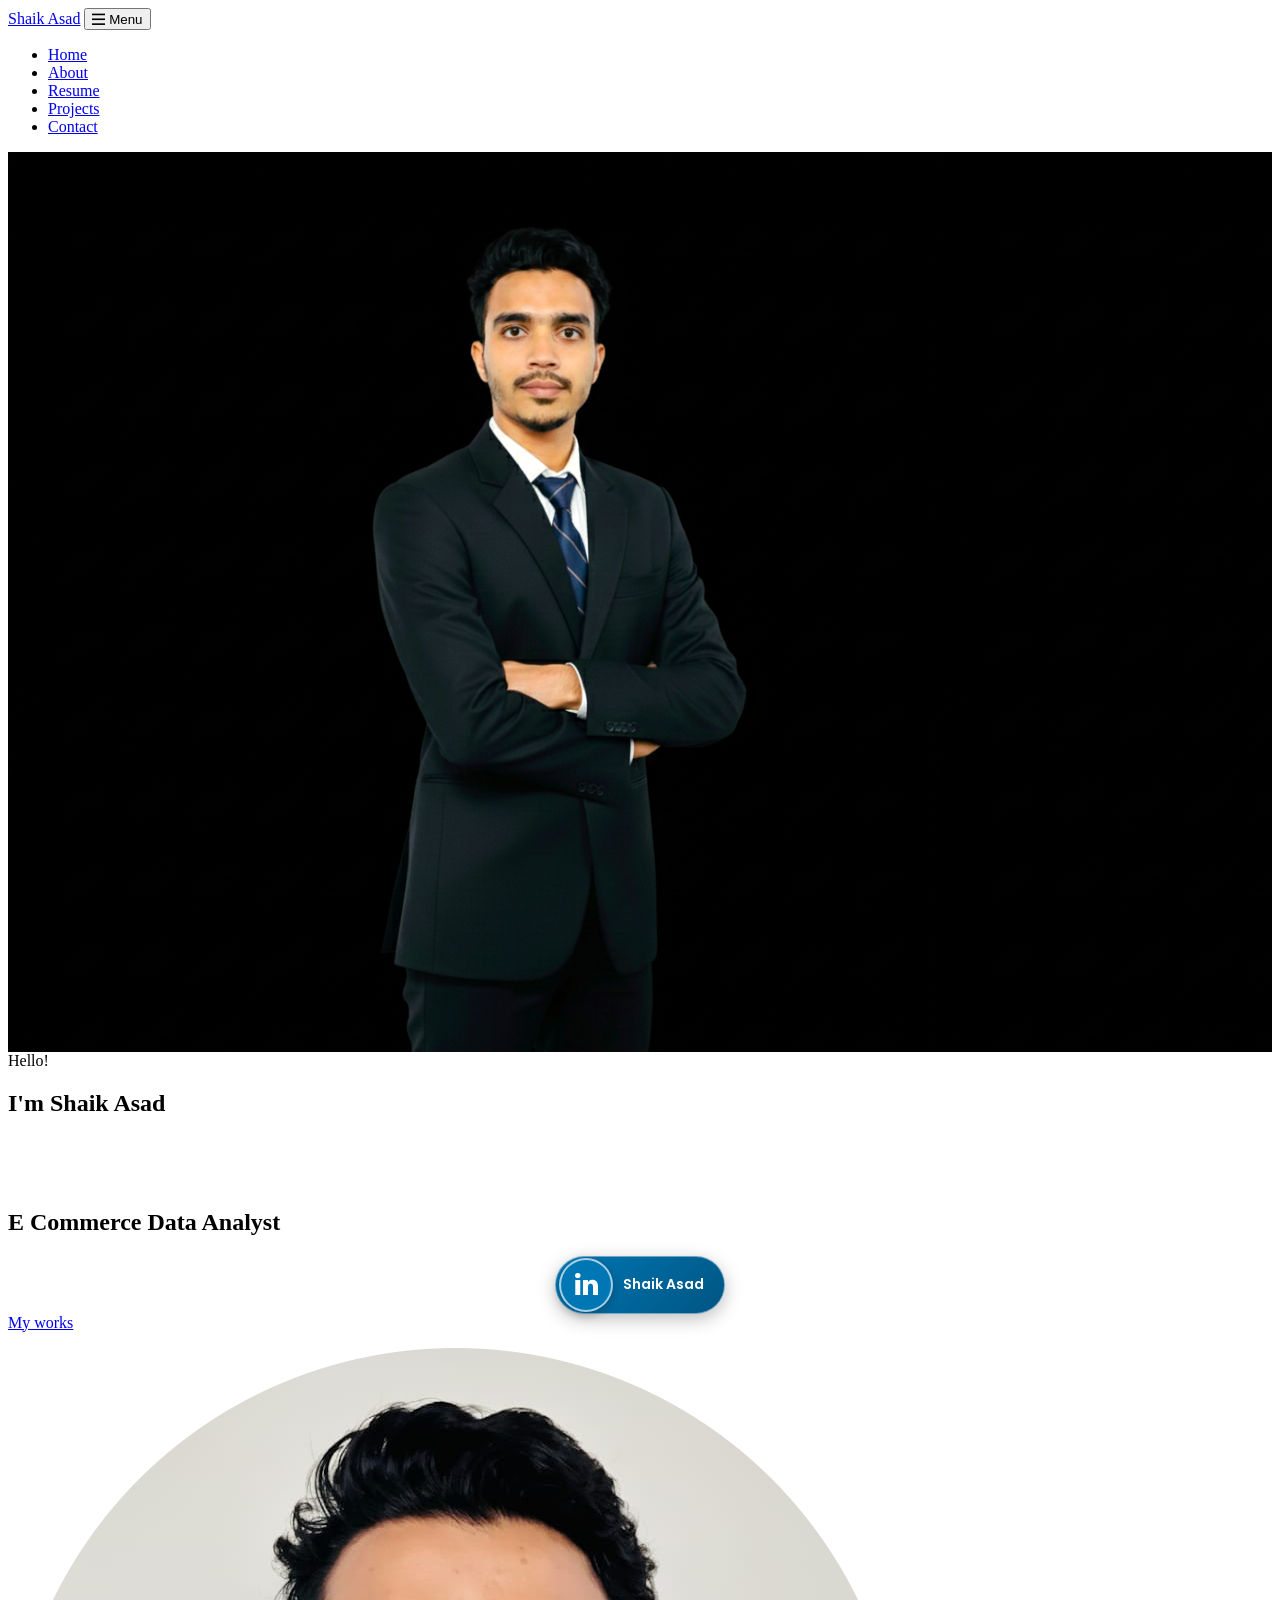
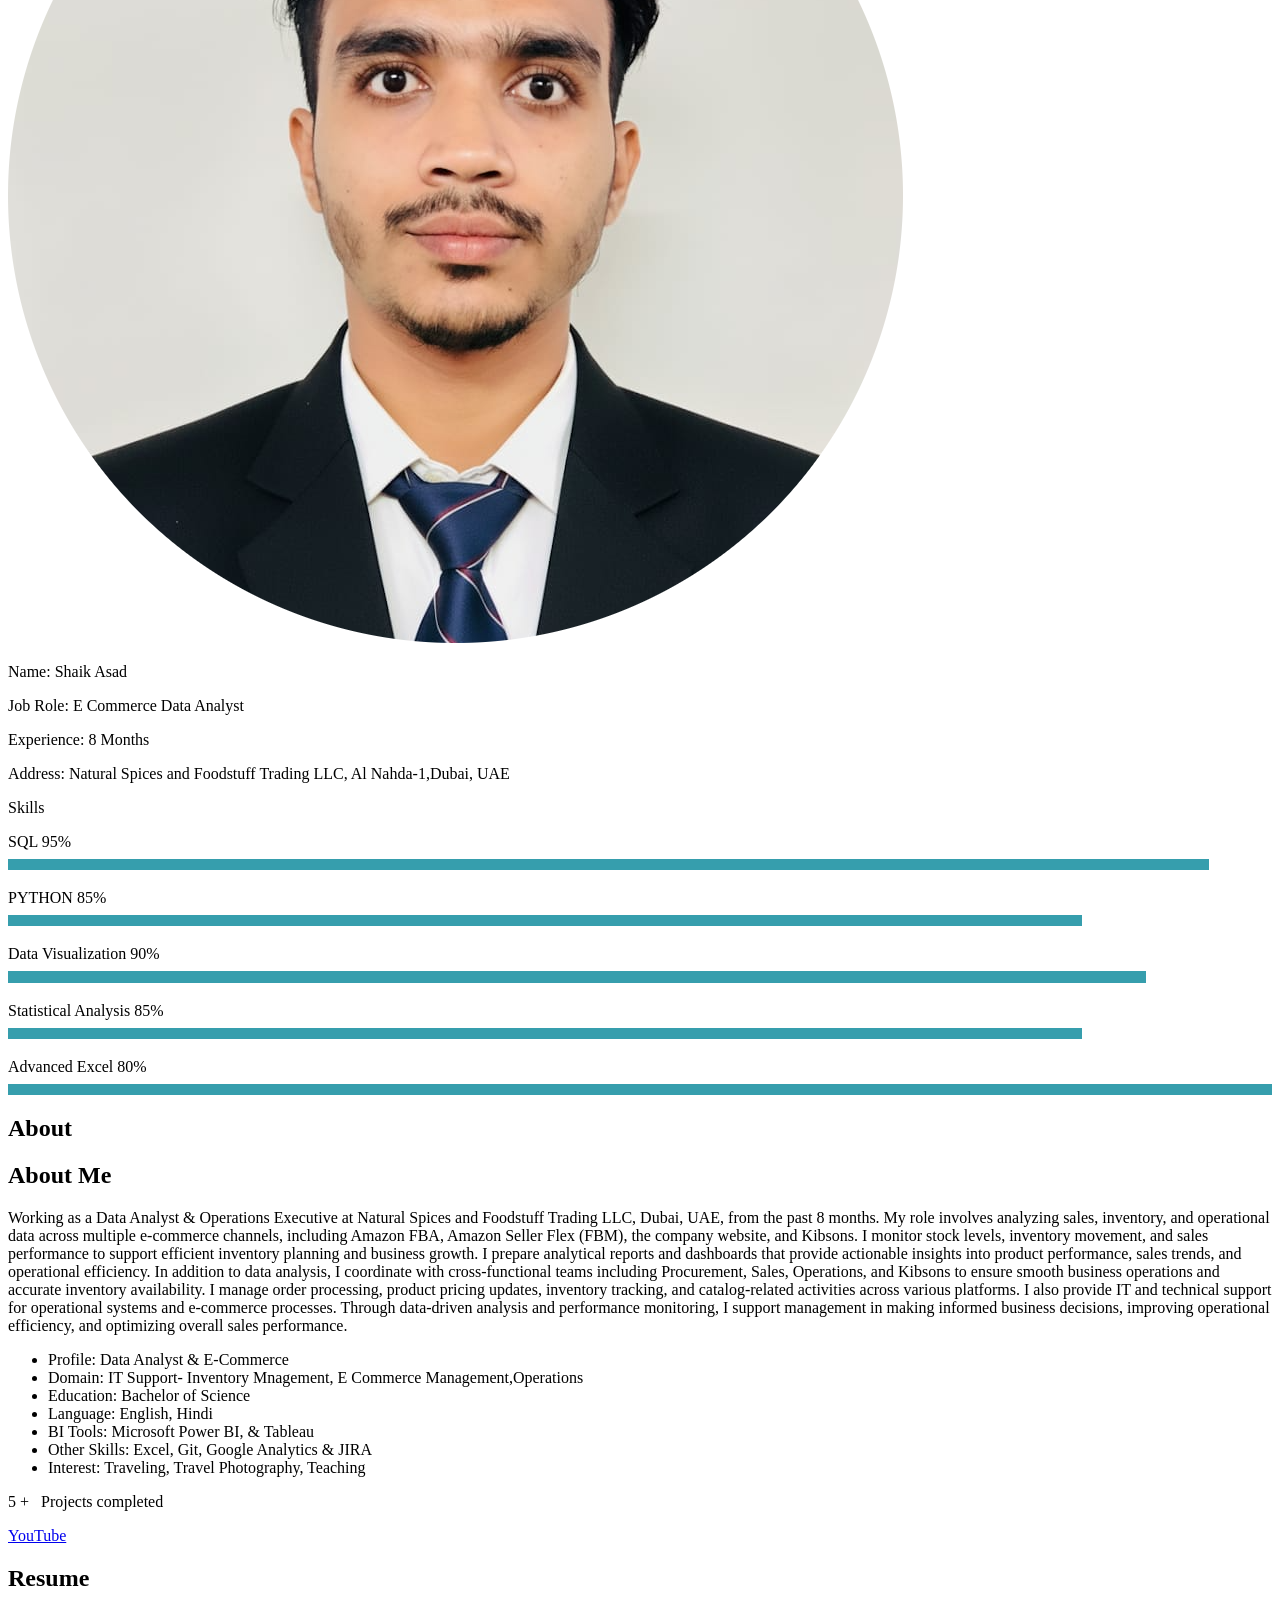
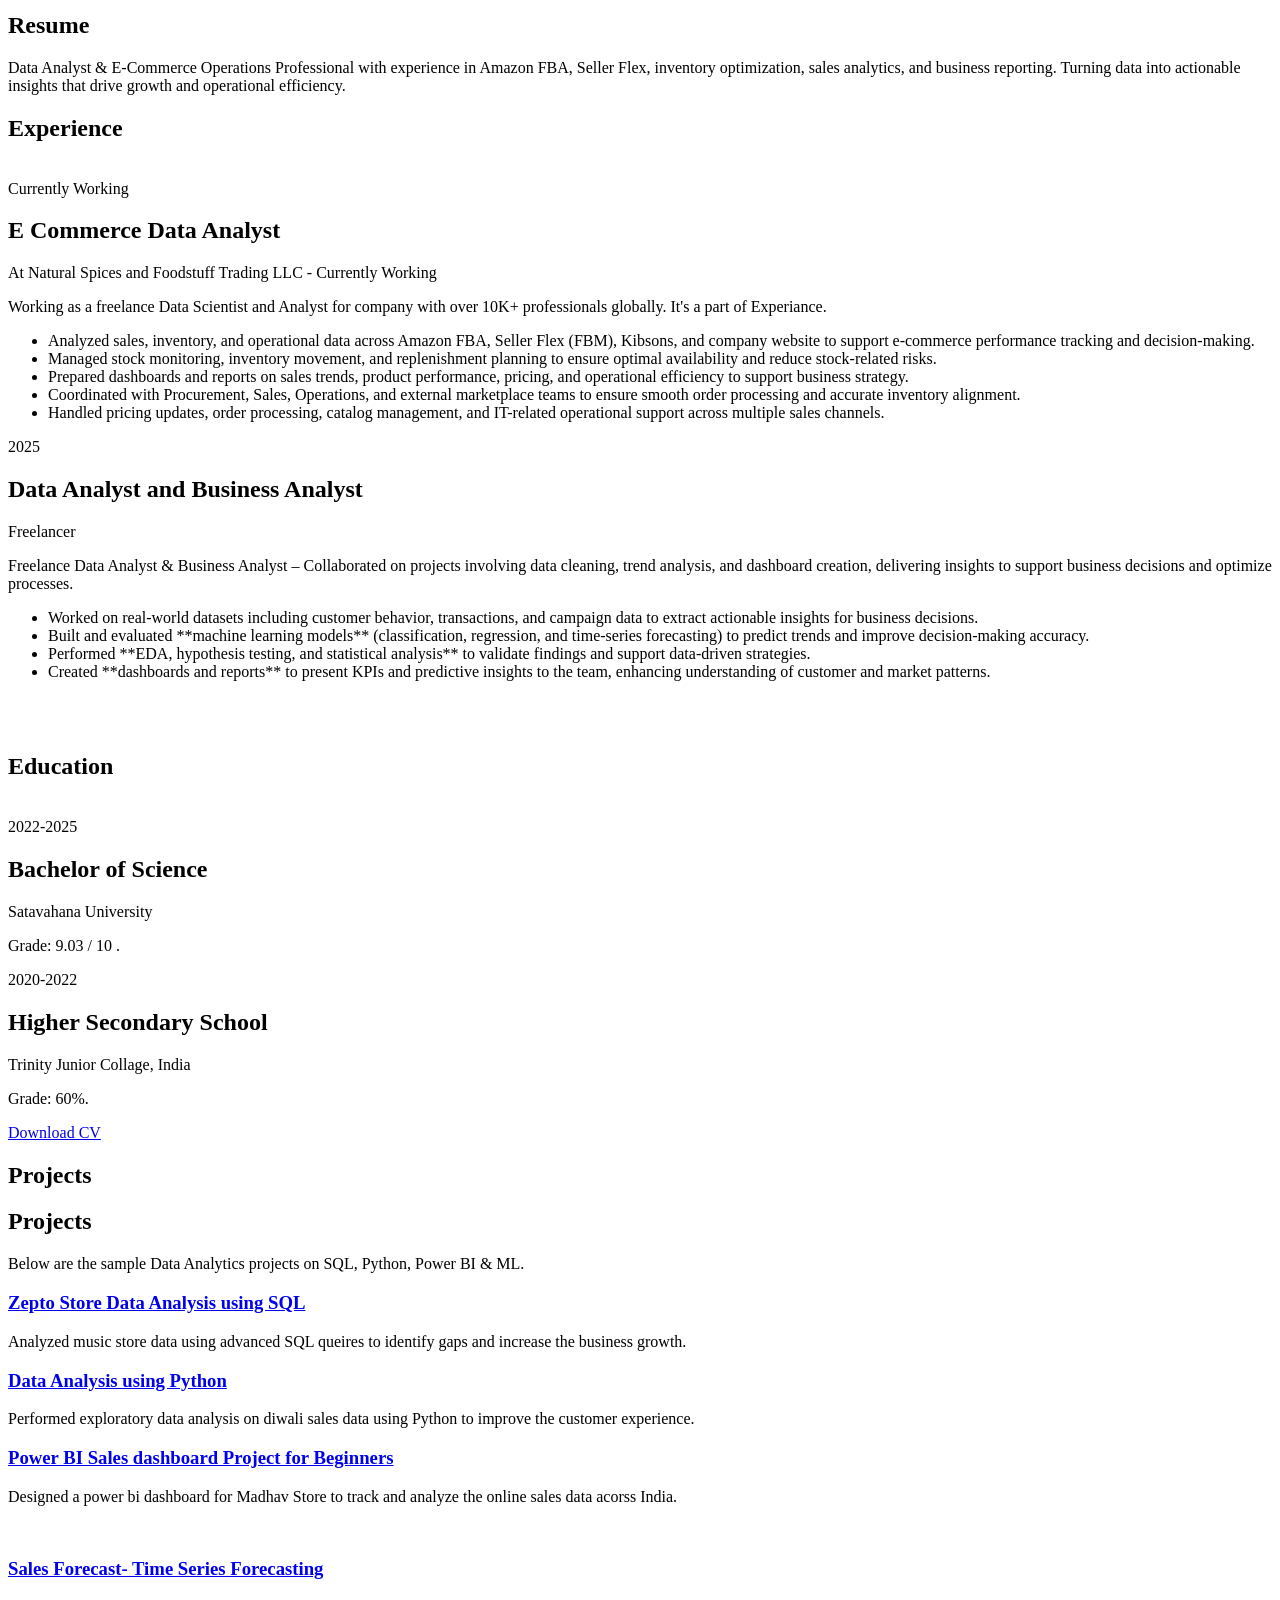
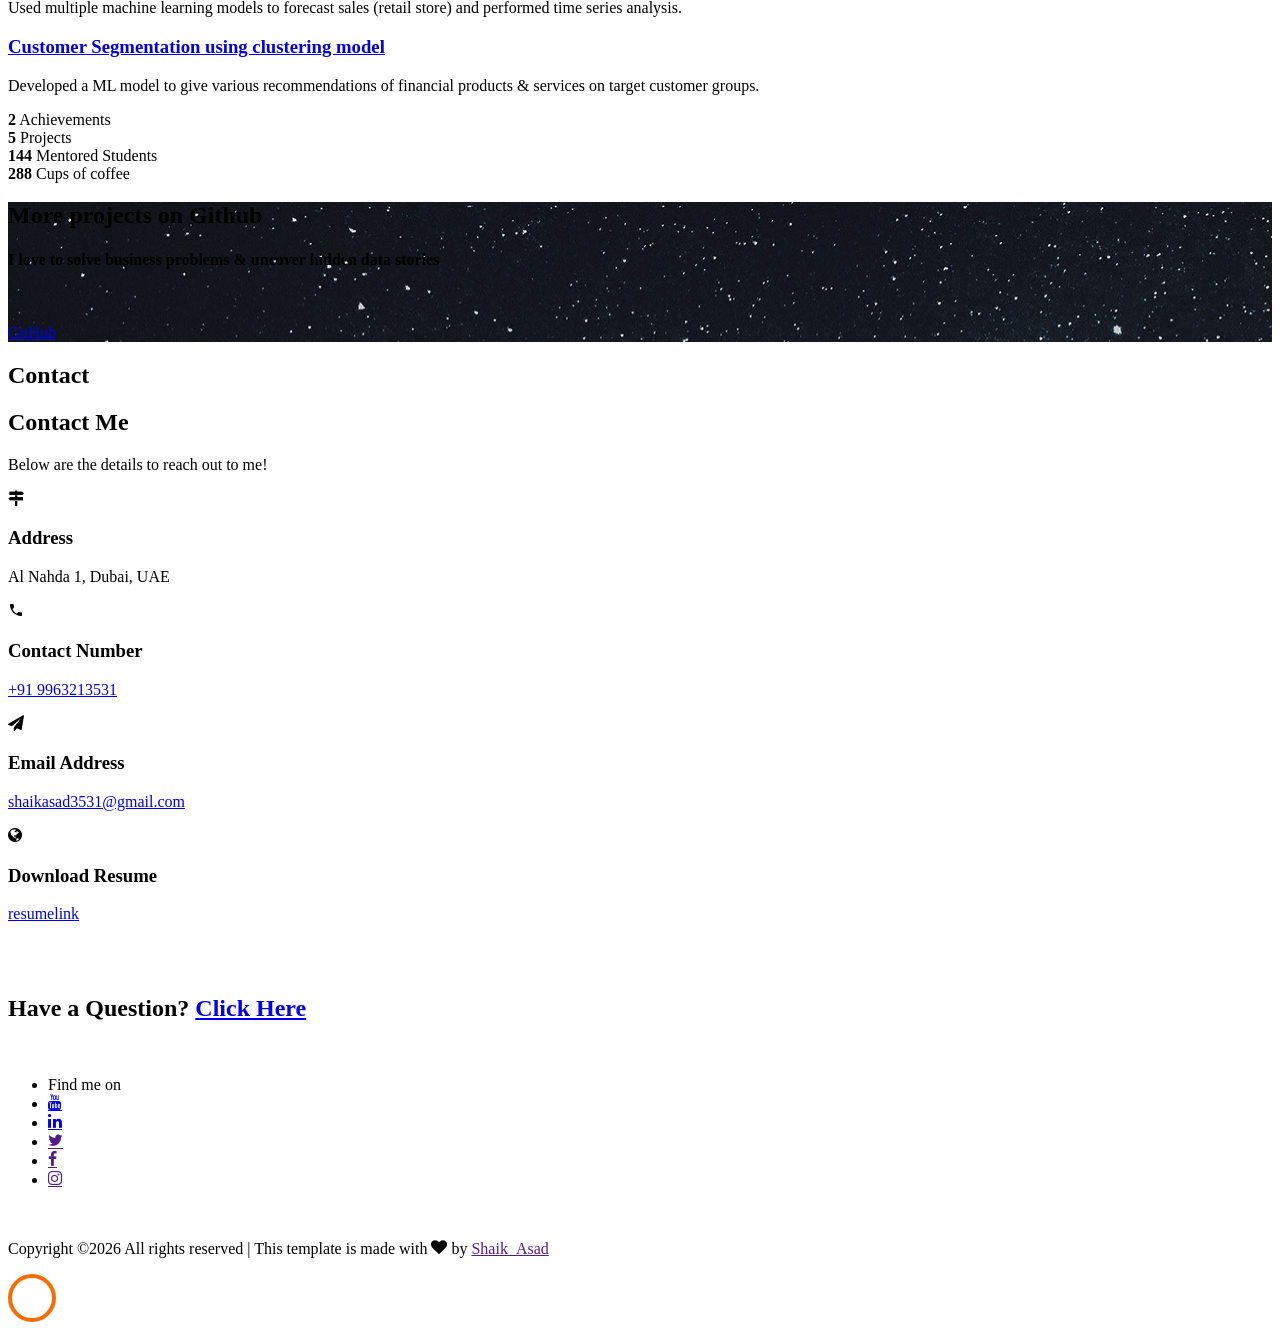
==== index.html @ 272044c0 "Update index.html" ====
<!DOCTYPE html>
<html lang="en">
<head>
    <meta charset="utf-8"> 
    <meta name="viewport" content="width=device-width, initial-scale=1, shrink-to-fit=no">
    <title>Shaik Asad Portfolio Web</title>
	<script type="application/ld+json">
{
  "@context": "https://schema.org",
  "@type": "Person",
  "name": "Shaik Asad",
  "jobTitle": "Data Analyst & E-commerce Operations Specialist",
  "url": "https://shaikasad22.github.io/shaikasad.github.io/",
  "sameAs": [
    "https://www.linkedin.com/in/shaik-asad-82999a227/",
    "https://github.com/shaikasad22",
    "https://www.kaggle.com/ashuasad786"
  ],
  "knowsAbout": [
    "Data Analysis",
    "E-commerce Operations",
    "Power BI",
    "Amazon FBA Analytics",
    "Web Development"
  ]
}
</script>

    <!-- SEO Meta Tags -->
    <meta name="description" content="Shaik Asad — Data Analyst, Machine Learning and SQL Enthusiast. Explore my projects in data science, fraud detection, and stock forecasting.">
    <meta name="keywords" content="Shaik Asad, Data Analyst, Data Scientist, Machine Learning, Python, SQL, Tableau, Power BI, Data Analytics Projects, UPI Fraud Detection, Stock Forecasting, Federated Learning, Portfolio">
    <meta name="author" content="Shaik Asad">
		<!-- SEO Keywords -->
<meta name="keywords" content="
Shaik Asad,
ShaikAsad,
Shaikasad,
Shaik Asaad,
ShaikAsaad,
Shaikh Asad,
ShaikhAsad,
ShaikhAsaad,
Shaikhasad,
Shaikhasaad,
Sheik Asad,
SheikAsad,
Sheikasad,
Sheik Asaad,
SheikAsaad,
Sheikhasad,
Sheikhasaad,
Sheikh Asad,
SheikhAsad,
Sheikh Asaad,
SheikhAsaad,
Asad Shaik,
AsadShaik,
Asad Shaikh,
AsadShaikh,
Asad Sheikh,
AsadSheikh,

Shaik Asad Data Analyst,
Shaik Asad Data Scientist,
Shaik Asad E-commerce Analyst,
Shaik Asad E-commerce Data Analyst,
Shaik Asad Ecommerce Analyst,
Shaik Asad Business Analyst,
Shaik Asad Operations Analyst,
Shaik Asad Data Analytics,
Shaik Asad E-commerce Analytics,
Shaik Asad Business Intelligence,
Shaik Asad Power BI,
Shaik Asad SQL,
Shaik Asad Python,
Shaik Asad Amazon,
Shaik Asad Noon,
Shaik Asad Dubai,
Shaik Asad UAE,
Amazon Seller Central,
Online Business,
Trendyol Seller Central,
Noon Seller Lab,
Amazon Specialist,
SEO Specialist,
Data Analyst,
Data Scientist,
E-commerce Data Analyst,
Ecommerce Data Analyst,
E-commerce Analyst,
Ecommerce Analyst,
Business Analyst,
Business Intelligence Analyst,
BI Analyst,
Operations Analyst,
Data Analytics,
E-commerce Analytics,
Ecommerce Analytics,
Marketplace Analytics,
Sales Analytics,
Inventory Analytics,
Pricing Analytics,
Business Analytics,
Data Visualization,
FBA,
FBM,
EASY SHIP,
DROPSHIPPING,
DROPSERVICE,
Amazon FBA,
SQL,
Python,
Power BI,
Tableau,
Advanced Excel,
Microsoft Excel,
Machine Learning,
Data Science,
Business Intelligence,
Dashboard Development,
KPI Dashboard,
Data Reporting,
Data Analysis,
Data Modeling,

E-commerce,
Ecommerce,
E-commerce Operations,
Ecommerce Operations,
E-commerce Management,
Ecommerce Management,
Marketplace Management,
Marketplace Operations,
Marketplace Analytics,
E-commerce Reporting,
E-commerce KPI,
E-commerce Performance,
E-commerce Sales Analysis,
E-commerce Inventory Analysis,
E-commerce Pricing Analysis,

Amazon,
Amazon Seller Central,
Amazon FBA,
Amazon FBM,
Amazon Seller Flex,
Amazon Vendor Central,
Amazon Analytics,
Amazon Seller Analytics,
Amazon Marketplace Analytics,
Amazon Sales Analytics,
Amazon Inventory Analytics,
Amazon Advertising Analytics,
Amazon Ads,
Amazon ACOS,
Amazon ROAS,
Amazon CTR,
Amazon Conversion Rate,
Amazon Buy Box,

Noon,
Noon UAE,
Noon Seller,
Noon Seller Lab,
Noon Analytics,
Noon Seller Analytics,
Noon Marketplace,
Noon Marketplace Analytics,
Noon Sales Analytics,
Noon Inventory Analytics,
Noon E-commerce,
Noon E-commerce Analytics,

Sales Analytics,
Revenue Analytics,
Profit Analytics,
Profit Margin,
Gross Margin,
AOV,
Average Order Value,
ROAS,
ACOS,
CTR,
Conversion Rate,
Inventory Turnover,
Sell Through Rate,
Stock Analysis,
Product Performance,
Campaign Performance,
Advertising Performance,
Customer Acquisition,
Customer Lifetime Value,
LTV,
CAC,

Data Analyst Dubai,
Data Analyst UAE,
E-commerce Analyst Dubai,
E-commerce Analyst UAE,
E-commerce Data Analyst Dubai,
E-commerce Data Analyst UAE,
Business Analyst Dubai,
Business Analyst UAE,
Data Analytics Dubai,
Data Analytics UAE,
E-commerce Analytics Dubai,
E-commerce Analytics UAE,
Power BI Data Analyst Dubai,
SQL Data Analyst Dubai,
Python Data Analyst Dubai,
E-commerce Manager Dubai,
E-commerce Manager UAE,

Shaik Asad Portfolio,
ShaikAsad Portfolio,
Shaik Asad Data Analytics Portfolio,
Shaik Asad E-commerce Portfolio,
Shaik Asad Projects,
Shaik Asad SQL Projects,
Shaik Asad Python Projects,
Shaik Asad Power BI Projects,
Shaik Asad Dashboard,
Shaik Asad Resume,
Shaik Asad LinkedIn
">

    <!-- Open Graph -->
    <meta property="og:title" content="Shaik Asad Portfolio">
    <meta property="og:description" content="Explore projects in Data Science, Machine Learning, SQL, and Federated Learning.">
    <meta property="og:url" content="https://shaikasad22.github.io/shaikasad.github.io/">
    <meta property="og:type" content="website">

    <!-- Twitter Card -->
    <meta name="twitter:card" content="summary_large_image">
    <meta name="twitter:title" content="Shaik Asad Portfolio">
    <meta name="twitter:description" content="Data Science & ML Portfolio showcasing real-world projects, dashboards, and models.">
	<!-- Schema.org markup -->
    <script type="application/ld+json">
    {
      "@context": "https://schema.org/",
      "@type": "Person",
      "name": "Shaik Asad",
      "url": "https://shaikasad22.github.io/shaikasad.github.io/",
      "sameAs": [
        "https://github.com/shaikasad22",
        "https://www.linkedin.com/in/shaik-asad-82999a227/"
      ],
      "jobTitle": "Data Analyst",
      "description": "Data Analyst and Machine Learning Enthusiast skilled in SQL, Python, and data visualization.",
      "alumniOf": "Satavahana University"
    }
    </script>
    <!-- Favicon -->
    <link rel="icon" type="image/png" href="assets/img/favicon.png">

    <!-- Google Fonts & CSS -->
    <link href="https://fonts.googleapis.com/css?family=Poppins:100,200,300,400,500,600,700,800,900" rel="stylesheet">
    <link rel="stylesheet" href="css/open-iconic-bootstrap.min.css">
    <link rel="stylesheet" href="css/animate.css">
    <link rel="stylesheet" href="css/owl.carousel.min.css">
    <link rel="stylesheet" href="css/owl.theme.default.min.css">
    <link rel="stylesheet" href="css/magnific-popup.css">
    <link rel="stylesheet" href="css/aos.css">
    <link rel="stylesheet" href="css/ionicons.min.css">
    <link rel="stylesheet" href="css/flaticon.css">
    <link rel="stylesheet" href="css/icomoon.css">
    <link rel="stylesheet" href="css/style.css">
<style>
/*======================================
//--//-->   ABOUT
======================================*/

.about-mf .box-shadow-full {
  padding-top: 4rem;
  padding-bottom: 4rem;
}

.about-mf .about-img {
  margin-bottom: 2rem;
}

.about-mf .about-img img {
  margin-left: 10px;
}


.skill-mf .progress {
  /* background-color: #cde1f8; */
  margin: .5rem 0 1.2rem 0;
  border-radius: 0;
  height: .7rem;
}

.skill-mf .progress .progress-bar {
  height: .7rem;
  background-color: #369EAD;/*#ffbd39;*/
}


/* Animation styles */
#typing-animation {
  position: relative;
  font-size: 30px;
  font-weight: bold;
  color: rgb(255, 255, 255);
  overflow: hidden;
  white-space: nowrap;
  animation: typing 3s steps(20, end) infinite;
}

#typing-animation:before {
  content: "";
  /* position: absolute; */
  top: 0;
  left: 0;
  width: 0;
  height: 100%;
  background-color: #369EAD;
  animation: typing-cursor 0.5s ease-in-out infinite;
}

@keyframes typing {
  from {
    width: 0;
  }
  to {
    width: 100%;
  }
}

@keyframes typing-cursor {
  from {
    width: 5px;
  }
  to {
    width: 0;
  }
}


/* project image zoom effect */

.zoom-effect {
  overflow: hidden;
  transition: transform 0.3s ease-out;
}

.zoom-effect:hover {
  transform: scale(1.1);
}


</style>


  </head>
  <body data-spy="scroll" data-target=".site-navbar-target" data-offset="300">
	  
	  
    <nav class="navbar navbar-expand-lg navbar-dark ftco_navbar ftco-navbar-light site-navbar-target" id="ftco-navbar">
	    <div class="container">
	      <a class="navbar-brand" href="index.html">Shaik Asad</a>
	      <button class="navbar-toggler js-fh5co-nav-toggle fh5co-nav-toggle" type="button" data-toggle="collapse" data-target="#ftco-nav" aria-controls="ftco-nav" aria-expanded="false" aria-label="Toggle navigation">
	        <span class="oi oi-menu"></span> Menu
	      </button>

	      <div class="collapse navbar-collapse" id="ftco-nav">
	        <ul class="navbar-nav nav ml-auto">
	          <li class="nav-item"><a href="#home-section" class="nav-link"><span>Home</span></a></li>
	          <li class="nav-item"><a href="#about-section" class="nav-link"><span>About</span></a></li>
	          <li class="nav-item"><a href="#resume-section" class="nav-link"><span>Resume</span></a></li>
	          <li class="nav-item"><a href="#project-section" class="nav-link"><span>Projects</span></a></li>
	          <li class="nav-item"><a href="#contact-section" class="nav-link"><span>Contact</span></a></li>
	        </ul>
	      </div>
	    </div>
	  </nav>
	  <section id="home-section" class="hero">
		  <div class="home-slider  owl-carousel">
	       <div class="slider-item ">
	      	<div class="overlay"></div>
	         <div class="container">
	          <div class="row d-md-flex no-gutters slider-text align-items-end justify-content-end" data-scrollax-parent="true">
	          	<div class="one-third js-fullheight order-md-last img" style="background-image:url(images/Professional_image.png);">
	          	 <div class="overlay"></div>
	          	</div>
		          <div class="one-forth d-flex  align-items-center ftco-animate" data-scrollax=" properties: { translateY: '70%' }">
		          	<div class="text">
		          		<span class="subheading">Hello!</span>
			            <h1 class="mb-4 mt-3">I'm <span>Shaik Asad </span></h1>

						<!-- Element to contain animated typing -->
						<span id="typing-animation"></span>

						<script>

						// Initialize the typing animation
						const typingAnimationElement = document.getElementById('typing-animation');

						// Create an array of typing text
						const typingTexts = [
						'Data Analyst ',
						'Business Analyst ',
						'PowerBI Developer  ',
						'Tableau Developer  ',
						'Reporting Analyst',
						'E Commerce Analyst',
						];

						// Create a function to display the typing animation for a given text
						function playTypingAnimation(text) {
						// Loop through each character and add it to the element
						for (let i = 0; i < text.length; i++) {
							setTimeout(() => {
							typingAnimationElement.textContent += text[i];
							}, i * 200); // Increase the delay to slow down the typing animation
						}

						// Once the animation is complete, reset the text and start over
						setTimeout(() => {
							typingAnimationElement.textContent = '';
							playTypingAnimation(typingTexts[(typingTexts.indexOf(text) + 1) % typingTexts.length]);
						}, text.length * 200);
						}

						// Start the typing animation loop
						playTypingAnimation(typingTexts[0]);

						</script>

						<br>
						<br>
			            <h2>E Commerce Data Analyst</h2>
						<!-- <h2 class="d-flex" style="margin-bottom: 0">With over 5 years of experience</h2> -->
						<!-- <br> -->
			           <li class="ftco-animate" style="list-style:none;">
<li class="ftco-animate" style="list-style:none;">

   <!-- Buttons Container -->
<div style="
    display:flex;
    flex-direction:column;
    align-items:center;
    justify-content:center;
    gap:12px;
    width:100%;
    margin-top:10px;
">

    <!-- LinkedIn Button -->
    <a href="https://www.linkedin.com/in/shaik-asad-82999a227/"
       target="_blank"
       rel="noopener noreferrer"
       aria-label="Shaik Asad LinkedIn Profile"
       style="
           width:170px;
           height:58px;
           display:flex;
           align-items:center;
           padding:3px;
           box-sizing:border-box;
           border-radius:35px;

           background:linear-gradient(
               135deg,
               #0077B5,
               #005582,
               #0077B5
           );
           background-size:200% 200%;

           border:1px solid rgba(255,255,255,0.45);

           box-shadow:0 5px 18px rgba(0,0,0,0.25);

           text-decoration:none !important;

           animation:linkedinGradient 4s ease infinite;

           transition:all 0.3s ease;
       "

       onmouseover="
           this.style.transform='translateY(-3px)';
           this.style.boxShadow='0 8px 25px rgba(0,119,181,0.45)';
       "

       onmouseout="
           this.style.transform='translateY(0)';
           this.style.boxShadow='0 5px 18px rgba(0,0,0,0.25)';
       ">

        <!-- LinkedIn Circle -->
        <span style="
            width:50px;
            height:50px;
            min-width:50px;

            display:flex;
            align-items:center;
            justify-content:center;

            border-radius:50%;

            background:#0077B5;

            border:2px solid rgba(255,255,255,0.65);

            box-shadow:0 3px 10px rgba(0,0,0,0.25);

            animation:linkedinPulse 2.5s ease-in-out infinite;
        ">

            <span class="icon-linkedin"
                  style="
                      font-size:27px;
                      color:#fff;
                      line-height:1;
                  ">
            </span>

        </span>

        <!-- Name -->
        <span style="
            margin-left:10px;
            color:#fff;
            font-family:Poppins,sans-serif;
            font-size:14px;
            font-weight:600;
            white-space:nowrap;
        ">
            Shaik Asad
        </span>

    </a>


   

<!-- LinkedIn Animations -->
<style>

@keyframes linkedinGradient {

    0% {
        background-position:0% 50%;
    }

    50% {
        background-position:100% 50%;
    }

    100% {
        background-position:0% 50%;
    }

}

@keyframes linkedinPulse {

    0%, 100% {
        transform:scale(1);
    }

    50% {
        transform:scale(1.05);
    }

}

</style></li>
						   <a href="https://github.com/shaikasad22" class="btn btn-white btn-outline-white py-3 px-4">My works</a></p>
		            </div>
		          </div>
	        	</div>
	        </div>
	      </div>
		</div>
    </section>



    <section class="ftco-about img ftco-section ftco-no-pb" id="about-section">
    	<div class="container">
			<div class="row">
				<div class="row d-flex align-items-stretch">
				<!-- <div class="row d-flex"> -->
					<div class="col-md-6 col-lg-5 d-flex">
						<div class="img-about img d-flex align-items-stretch">
							<div class="overlay">
								<div class="row">
									<div class="col-sm-6 col-md-5">
									  <div class="about-img">
										<img src="images/about-me.png.jpeg" class="img-fluid rounded b-shadow-a" alt="">
									  </div>
									</div>
									<!-- Details next to profile image -->
									<div class="col-sm-6 col-md-7">
									  <div class="about-info">
										<p><span class="title-s">Name: </span> <span>Shaik Asad</span></p>
										<p><span class="title-s">Job Role: </span> <span>E Commerce Data Analyst </span></p>
										<p><span class="title-s">Experience: </span> <span>8 Months</span></p>
										<p><span class="title-s">Address: </span> <span>Natural Spices and Foodstuff Trading LLC, Al Nahda-1,Dubai, UAE</p>
									  </div>
									</div>
								  </div>

								<div class="skill-mf">
									<p class="title-s">Skills</p>
									<span>SQL</span> <span class="pull-right">95%</span>
									<div class="progress">
										<div class="progress-bar" role="progressbar" style="width: 95%;" aria-valuenow="100" aria-valuemin="0"
											aria-valuemax="100"></div>
									</div>
									
									<span>PYTHON</span> <span class="pull-right">85%</span>
									<div class="progress">
										<div class="progress-bar" role="progressbar" style="width: 85%" aria-valuenow="85" aria-valuemin="0"
											aria-valuemax="100"></div>
									</div>
									
									<span>Data Visualization</span> <span class="pull-right">90%</span>
									<div class="progress">
										<div class="progress-bar" role="progressbar" style="width: 90%" aria-valuenow="90" aria-valuemin="0"
											aria-valuemax="100"></div>
									</div>
									
									<span>Statistical Analysis</span> <span class="pull-right">85%</span>
									<div class="progress">
										<div class="progress-bar" role="progressbar" style="width: 85%" aria-valuenow="85" aria-valuemin="0"
											aria-valuemax="100"></div>
									</div>
									
									<span>Advanced Excel </span> <span class="pull-right">80%</span>
									<div class="progress">
										<div class="progress-bar" role="progressbar" style="width: 100%" aria-valuenow="100" aria-valuemin="0"
											aria-valuemax="100"></div>
									</div>
								</div>
							</div>
						</div>
					</div>
					
					<div class="col-md-6 col-lg-7 pl-lg-5 pb-5">
						<div class="row justify-content-start pb-3">
							<div class="col-md-12 heading-section ftco-animate">
								
								<h1 class="big">About</h1>
								<h2 class="mb-4">About Me</h2>
								
								<p> Working as a Data Analyst & Operations Executive at Natural Spices and Foodstuff Trading LLC, Dubai, UAE, from the past 8 months.
									My role involves analyzing sales, inventory, and operational data across multiple e-commerce channels, including Amazon FBA, 
									Amazon Seller Flex (FBM), the company website, and Kibsons. I monitor stock levels, inventory movement, and sales performance
									to support efficient inventory planning and business growth. I prepare analytical reports and dashboards that provide actionable 
									insights into product performance, sales trends, and operational efficiency.
									In addition to data analysis, I coordinate with cross-functional teams including Procurement, Sales, Operations, and Kibsons 
									to ensure smooth business operations and accurate inventory availability. I manage order processing, product pricing updates, 
									inventory tracking, and catalog-related activities across various platforms. 
									I also provide IT and technical support for operational systems and e-commerce processes. 
									Through data-driven analysis and performance monitoring, 
									I support management in making informed business decisions, improving operational efficiency, 
									and optimizing overall sales performance.
</p>
								<ul class="about-info mt-4 px-md-0 px-2">
									<li class="d-flex"><span>Profile:</span> <span>Data Analyst &amp; E-Commerce</span></li>
									<li class="d-flex"><span>Domain:</span> <span>IT Support- Inventory Mnagement, E Commerce Management,Operations</span></li>
									<li class="d-flex"><span>Education:</span> <span>Bachelor of Science</span></li>
									<li class="d-flex"><span>Language:</span> <span>English, Hindi</span></li>
									<li class="d-flex"><span>BI Tools:</span> <span>Microsoft Power BI, &amp; Tableau</span></li>
									<li class="d-flex"><span>Other Skills:</span> <span> Excel, Git,  Google Analytics &amp; JIRA</span></li>
									<li class="d-flex"><span>Interest:</span> <span>Traveling, Travel Photography, Teaching</span></li>
									
								</ul>
							</div>
						</div>


						<div class="counter-wrap ftco-animate d-flex mt-md-3">
							<div class="text">
								<p class="mb-4">
									<span class="number" data-number="20">0</span> <span>+</span>
									<span>&nbsp; Projects completed</span>
								</p>
								<p><a href="https://www.youtube.com/channel/UCHIHQWpX7IoBFLGgeTdgi-g" class="btn btn-primary py-3 px-4">YouTube</a> 
							</div>
						</div>
					</div>
				</div>
			</div>
		</div>
    </section>



	
    <section class="ftco-section ftco-no-pb" id="resume-section">
    	<div class="container">
    		<div class="row justify-content-center pb-5">
          <div class="col-md-10 heading-section text-center ftco-animate">
          	<h1 class="big big-2">Resume</h1>
            <h2 class="mb-4">Resume</h2>
            <p>Data Analyst & E-Commerce Operations Professional with experience in Amazon FBA, Seller Flex, inventory optimization, sales analytics, and business reporting. Turning data into actionable insights that drive growth and operational efficiency.</p>
          </div>
        </div>

		<div class="row">
			<h1 class="big-4">Experience</h1>
			<div class="underline"></div>
		</div>
		<br>
		
		<div class="row">
				<div class="col-md-6">
					<div class="resume-wrap ftco-animate">
						<span class="date">Currently Working</span>
						<h2>E Commerce Data Analyst </h2>
						<span class="position"> At Natural Spices and Foodstuff Trading LLC	- Currently Working</span>
						<p class="mt-4">Working as a freelance Data Scientist and Analyst for company with over 10K+ professionals globally. It's a part of Experiance. 
							<ul>
								 <li>Analyzed sales, inventory, and operational data across Amazon FBA, Seller Flex (FBM), Kibsons, and company website to support e-commerce performance tracking and decision-making.</li>
								 <li>Managed stock monitoring, inventory movement, and replenishment planning to ensure optimal availability and reduce stock-related risks.</li>
								<li>Prepared dashboards and reports on sales trends, product performance, pricing, and operational efficiency to support business strategy.</li>
								<li>Coordinated with Procurement, Sales, Operations, and external marketplace teams to ensure smooth order processing and accurate inventory alignment.</li> 
								<li>Handled pricing updates, order processing, catalog management, and IT-related operational support across multiple sales channels.</li>
							</ul>	
						</p>
					</div>

				</div>

				<div class="col-md-6">
					<div class="resume-wrap ftco-animate">
						<span class="date">2025</span>
						<h2>Data Analyst and Business Analyst</h2>
						<span class="position">Freelancer</span>
						<p class="mt-4">Freelance Data Analyst & Business Analyst – Collaborated on projects involving data cleaning, trend analysis, and dashboard creation, delivering insights to support business decisions and optimize processes. 
							<ul>
							<li>Worked on real-world datasets including customer behavior, transactions, and campaign data to extract actionable insights for business decisions.</li>
							<li>Built and evaluated **machine learning models** (classification, regression, and time-series forecasting) to predict trends and improve decision-making accuracy.</li>
							<li>Performed **EDA, hypothesis testing, and statistical analysis** to validate findings and support data-driven strategies.</li>
							<li>Created **dashboards and reports** to present KPIs and predictive insights to the team, enhancing understanding of customer and market patterns.</li> </ul>
							</ul>
						</p>
					</div>

				</div>
			</div>

		<br>
		<br>

		<div class="row">
			<h1 class="big-4">Education</h1>
			<div class="underline"></div>
		</div>
		<br>
		
			<div class="row">
    			<div class="col-md-6">
    				<div class="resume-wrap ftco-animate">
    					<span class="date">2022-2025</span>
    					<h2>Bachelor of Science </h2>
    					<span class="position">Satavahana University</span>
    					<p class="mt-4">Grade: 9.03 / 10 .</p>
    				</div>
    			</div>

    			<div class="col-md-6">
    				<div class="resume-wrap ftco-animate">
    					<span class="date">2020-2022</span>
    					<h2>Higher Secondary School</h2>
    					<span class="position">Trinity Junior Collage, India </span>
    					<p class="mt-4">Grade: 60%.</p>
    				</div>
				</div>
    		</div>

    		<div class="row justify-content-center mt-5">
    			<div class="col-md-6 text-center ftco-animate">
    				<p><a href="https://drive.google.com/file/d/1EqYtZgvwUOYPWjGAUw4h47x68K8m-Ux5/view?usp=sharing" class="btn btn-primary py-4 px-5">Download CV</a></p>
    			</div>
    		</div>
    	</div>
    </section>

   

    <section class="ftco-section" id="project-section">
      <div class="container">
        <div class="row justify-content-center mb-5 pb-5">
          <div class="col-md-7 heading-section text-center ftco-animate">
            <h1 class="big big-2">Projects</h1>
            <h2 class="mb-4">Projects</h2>
            <p>Below are the sample Data Analytics projects on SQL, Python, Power BI & ML.</p>
          </div>
        </div>
        <div class="row d-flex">
          <div class="col-md-4 d-flex ftco-animate">
          	<div class="blog-entry justify-content-end">
              <a href="https://github.com/shaikasad22" class="block-20 zoom-effect" style="background-image: url('images/Zepto.jpg');">
              </a>
              <div class="text mt-3 float-right d-block">

                <h3 class="heading"><a href="https://github.com/shaikasad22">Zepto Store Data Analysis using SQL</a></h3>
                <p>Analyzed music store data using advanced SQL queires to identify gaps and increase the business growth.</p>
              </div>
            </div>
          </div>
          <div class="col-md-4 d-flex ftco-animate">
          	<div class="blog-entry justify-content-end">
              <a href="https://github.com/shaikasad22" class="block-20 zoom-effect" style="background-image: url('images/proj_2.jpg');">
              </a>
              <div class="text mt-3 float-right d-block">

                <h3 class="heading"><a href="https://github.com/shaikasad22">Data Analysis using Python </a></h3>
                <p>Performed exploratory data analysis on diwali sales data using Python to improve the customer experience.</p>
              </div>
            </div>
          </div>
          <div class="col-md-4 d-flex ftco-animate">
          	<div class="blog-entry">
              <a href="https://github.com/shaikasad22" class="block-20 zoom-effect" style="background-image: url('images/proj_3.jpg');">
              </a>
              <div class="text mt-3 float-right d-block">

                <h3 class="heading"><a href="https://github.com/shaikasad22">Power BI Sales dashboard Project for Beginners</a></h3>
                <p>Designed a power bi dashboard for Madhav Store to track and analyze the online sales data acorss India.</p>
              </div>
            </div>
          </div>
        </div>
	<br>
		<!-- added justify-content-center to center align the last two projects -->
		<div class="row d-flex justify-content-center">  
			<div class="col-md-4 d-flex ftco-animate">
				<div class="blog-entry justify-content-end">
				<a href="https://github.com/shaikasad22" class="block-20 zoom-effect" style="background-image: url('images/proj_4.jpg');">
				</a>
				<div class="text mt-3 float-right d-block">
  
				  <h3 class="heading"><a href="https://github.com/shaikasad22">Sales Forecast- Time Series Forecasting</a></h3>
				  <p>Used multiple machine learning models to forecast sales (retail store) and performed time series analysis.</p>
				</div>
			  </div>
			</div>
			<div class="col-md-4 d-flex ftco-animate">
				<div class="blog-entry justify-content-end">
				<a href="https://github.com/shaikasad22" class="block-20 zoom-effect" style="background-image: url('images/proj_5.jpg');">
				</a>
				<div class="text mt-3 float-right d-block">
  
				  <h3 class="heading"><a href="https://github.com/shaikasad22">Customer Segmentation using clustering model</a></h3>
				  <p>Developed a ML model to give various recommendations of financial products &amp; services on target customer groups.</p>
				</div>
			  </div>
			</div>
		 </div>
	  </div>
    </section>

	<section class="ftco-section ftco-no-pt ftco-no-pb ftco-counter img" id="section-counter">
      <div class="container">
		<div class="row d-md-flex align-items-center">
          <div class="col-md d-flex justify-content-center counter-wrap ftco-animate">
            <div class="block-18">
              <div class="text">
                <strong class="number" data-number="10">0</strong>
                <span>Achievements</span>
              </div>
            </div>
          </div>
          <div class="col-md d-flex justify-content-center counter-wrap ftco-animate">
            <div class="block-18">
              <div class="text">
                <strong class="number" data-number="20">0</strong>
                <span>Projects</span>
              </div>
            </div>
          </div>
          <div class="col-md d-flex justify-content-center counter-wrap ftco-animate">
            <div class="block-18">
              <div class="text">
                <strong class="number" data-number="500">0</strong>
                <span>Mentored Students</span>
              </div>
            </div>
          </div>
          <div class="col-md d-flex justify-content-center counter-wrap ftco-animate">
            <div class="block-18">
              <div class="text">
                <strong class="number" data-number="1000">0</strong>
                <span>Cups of coffee</span>
              </div>
            </div>
          </div>
        </div>
      </div>
	
	  <div class="ftco-section ftco-hireme img margin-top" style="background-image: url(images/bg_1.jpg)">
			<!-- <div class="container"> -->
				<div class="row justify-content-center">
					<div class="col-md-7 ftco-animate text-center">
						<h2>More projects on<span> Github  </span> </h2>
						<div class="heading"> <h4> I love to solve business problems &amp; uncover hidden data stories </h4>
						<br>
						<p><a href="https://github.com/shaikasad22" class="btn btn-primary py-3 px-5">GitHub</a></p>
						</div>
					</div>
				</div>
			<!-- </div> -->
		</div>
	</section>



    <section class="ftco-section contact-section ftco-no-pb" id="contact-section">
      <div class="container">
      	<div class="row justify-content-center mb-5 pb-3">
          <div class="col-md-7 heading-section text-center ftco-animate">
            <h1 class="big big-2">Contact</h1>
            <h2 class="mb-4">Contact Me</h2>
            <p>Below are the details to reach out to me!</p>
          </div>
        </div>

        <div class="row d-flex contact-info mb-5">
          <div class="col-md-6 col-lg-3 d-flex ftco-animate">
          	<div class="align-self-stretch box p-4 text-center">
          		<div class="icon d-flex align-items-center justify-content-center">
          			<span class="icon-map-signs"></span>
          		</div>
          		<h3 class="mb-4">Address</h3>
	            <p>Al Nahda 1, Dubai, UAE </p>
	          </div>
          </div>
          <div class="col-md-6 col-lg-3 d-flex ftco-animate">
          	<div class="align-self-stretch box p-4 text-center">
          		<div class="icon d-flex align-items-center justify-content-center">
          			<span class="icon-phone2"></span>
          		</div>
          		<h3 class="mb-4">Contact Number</h3>
	            <p><a href="tel://0101010101">+91 9963213531</a></p>
	          </div>
          </div>
          <div class="col-md-6 col-lg-3 d-flex ftco-animate">
          	<div class="align-self-stretch box p-4 text-center">
          		<div class="icon d-flex align-items-center justify-content-center">
          			<span class="icon-paper-plane"></span>
          		</div>
          		<h3 class="mb-4">Email Address</h3>
	            <p><a href="mailto:shaikasad3531@gmail.com">shaikasad3531@gmail.com</a></p>
	          </div>
          </div>
          <div class="col-md-6 col-lg-3 d-flex ftco-animate">
          	<div class="align-self-stretch box p-4 text-center">
          		<div class="icon d-flex align-items-center justify-content-center">
          			<span class="icon-globe"></span>
          		</div>
          		<h3 class="mb-4">Download Resume</h3>
	            <p><a href="#">resumelink</a></p>
	          </div>
          </div>

		  <div class="container">
			<br>
			<br>
			<div class="row justify-content-center">
				<div class="col-md-7 ftco-animate text-center">
					<h2>Have a<span> Question?  </span> <a href="https://docs.google.com/forms/d/e/1FAIpQLScJ2JYAt6sJYE8_wVigLnGxS-TUm385tyG_Q7LrWjUjP5AANA/viewform?usp=header" class="btn btn-primary py-3 px-5">Click Here</a> </h2>
				</div>
			</div>
				<br>
					<ul class="ftco-footer-social list-unstyled d-flex justify-content-center align-items-center mb-0">
					  <li class="ftco-animate normal-txt">Find me on  </li>
					  <li class="ftco-animate"><a href="https://www.youtube.com/channel/UCHIHQWpX7IoBFLGgeTdgi-g"><span class="icon-youtube"></span></a></li>
					  <li class="ftco-animate"><a href="https://www.linkedin.com/in/shaik-asad-82999a227/"><span class="icon-linkedin"></span></a></li>  
					  <li class="ftco-animate"><a href=""><span class="icon-twitter"></span></a></li>
					  <li class="ftco-animate"><a href=""><span class="icon-facebook"></span></a></li>
				      <li class="ftco-animate"><a href=""><span class="icon-instagram"></span></a></li>
					</ul>
				<br>
		   </div>
   </div>
 </section>


 
	
    <footer class="ftco-footer ftco-section">
		<div class="container">
		  <div class="row">
			<div class="col-md-12 text-center">
  
			  <p><!-- Link back to Colorlib can't be removed. Template is licensed under CC BY 3.0. -->
	Copyright &copy;<script>document.write(new Date().getFullYear());</script> All rights reserved | This template is made with <i class="icon-heart color-danger" aria-hidden="true"></i> by <a href="" target="_blank">Shaik_Asad</a>
	<!-- Link back to Colorlib can't be removed. Template is licensed under CC BY 3.0. --></p>
			</div>
		  </div>
		</div>
	  </footer>


  <!-- loader -->
  <div id="ftco-loader" class="show fullscreen"><svg class="circular" width="48px" height="48px"><circle class="path-bg" cx="24" cy="24" r="22" fill="none" stroke-width="4" stroke="#eeeeee"/><circle class="path" cx="24" cy="24" r="22" fill="none" stroke-width="4" stroke-miterlimit="10" stroke="#F96D00"/></svg></div>


  <script src="js/jquery.min.js"></script>
  <script src="js/jquery-migrate-3.0.1.min.js"></script>
  <script src="js/popper.min.js"></script>
  <script src="js/bootstrap.min.js"></script>
  <script src="js/jquery.easing.1.3.js"></script>
  <script src="js/jquery.waypoints.min.js"></script>
  <script src="js/jquery.stellar.min.js"></script>
  <script src="js/owl.carousel.min.js"></script>
  <script src="js/jquery.magnific-popup.min.js"></script>
  <script src="js/aos.js"></script>
  <script src="js/jquery.animateNumber.min.js"></script>
  <script src="js/scrollax.min.js"></script>
  
  <script src="js/main.js"></script>
    
  </body>
</html>
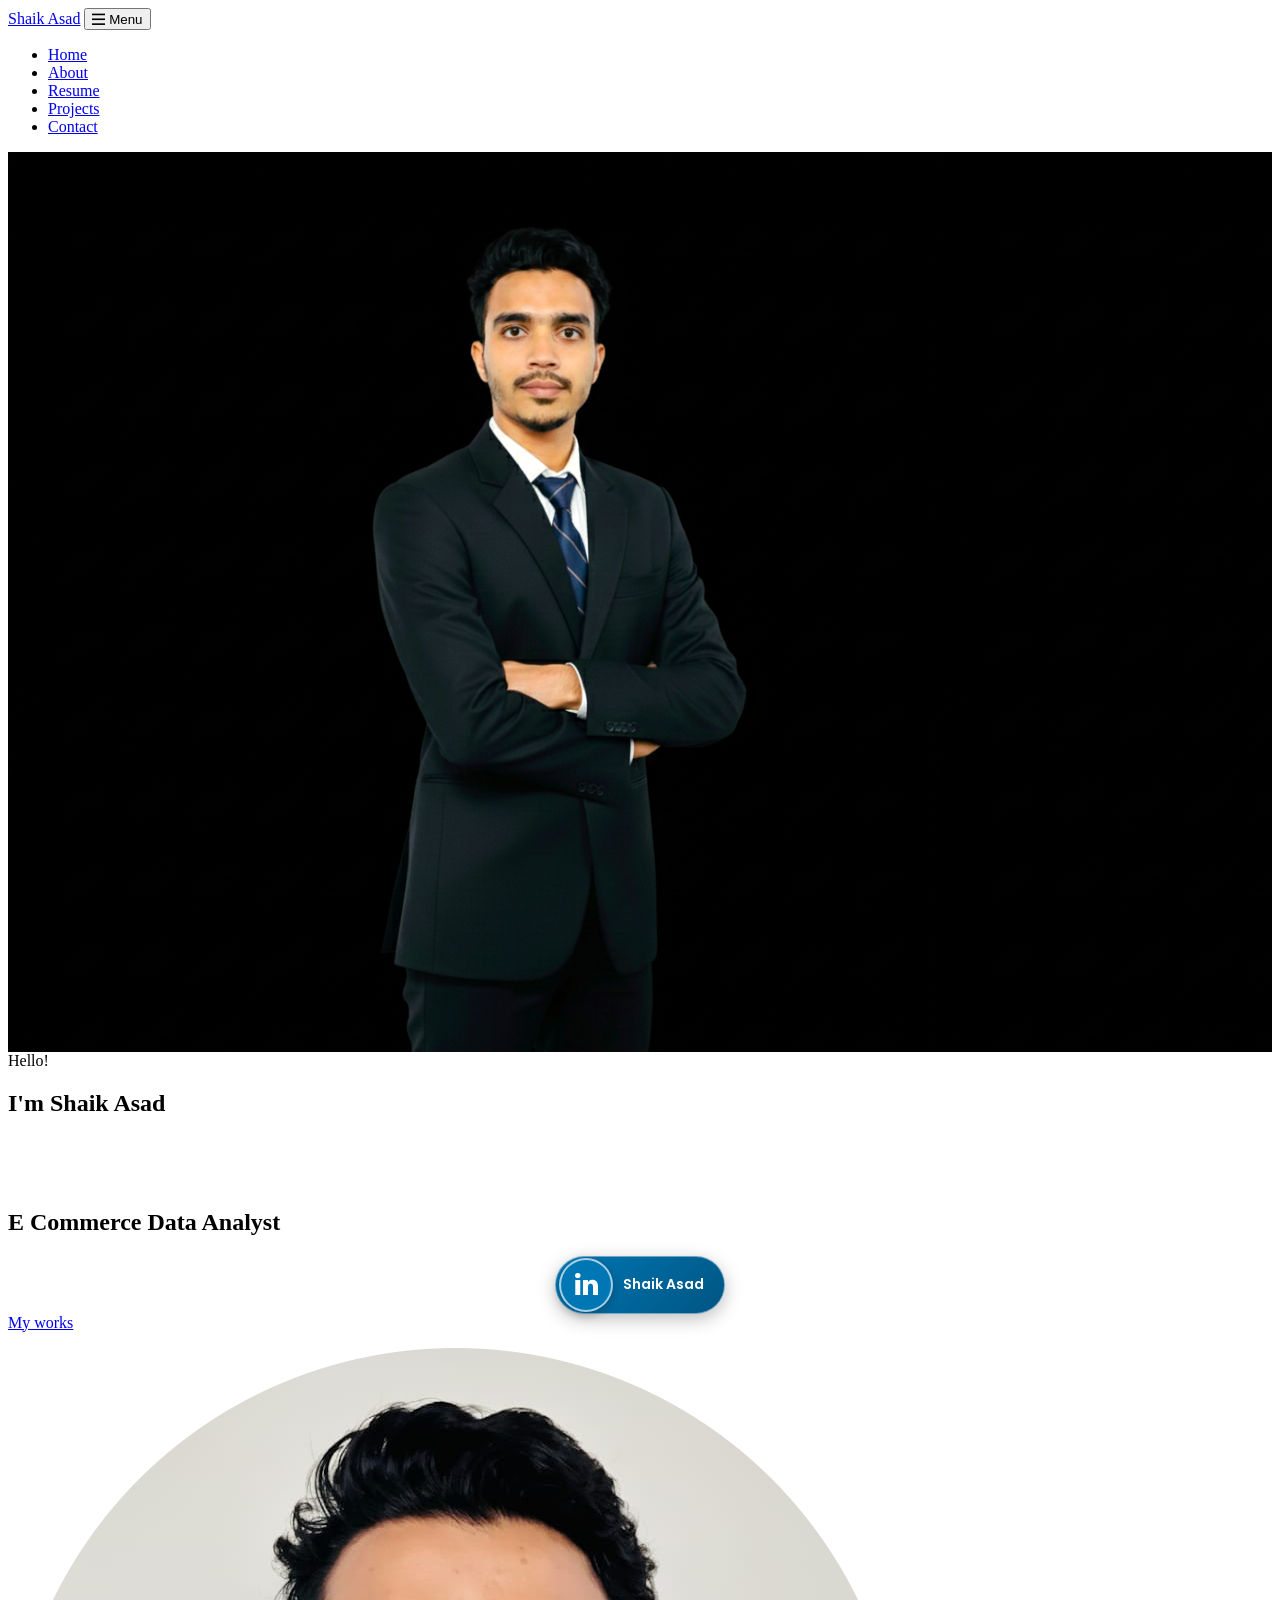
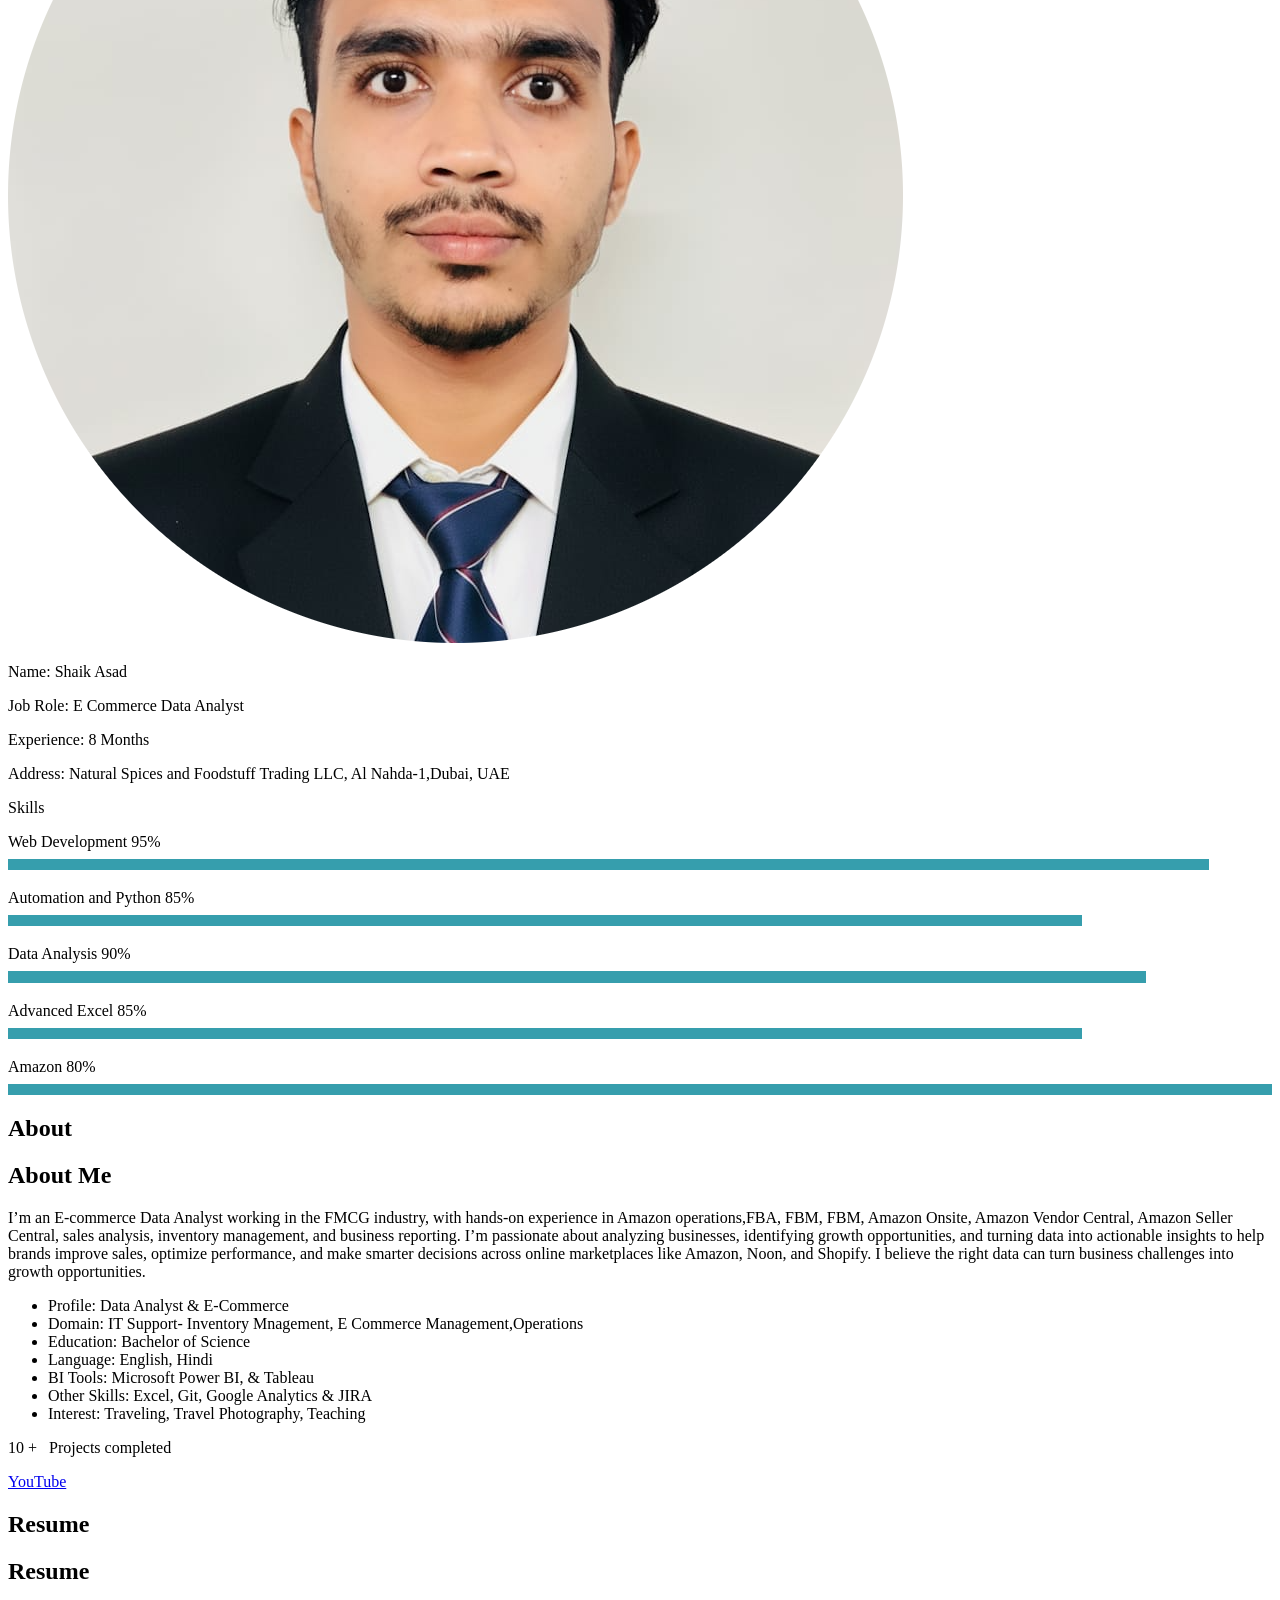
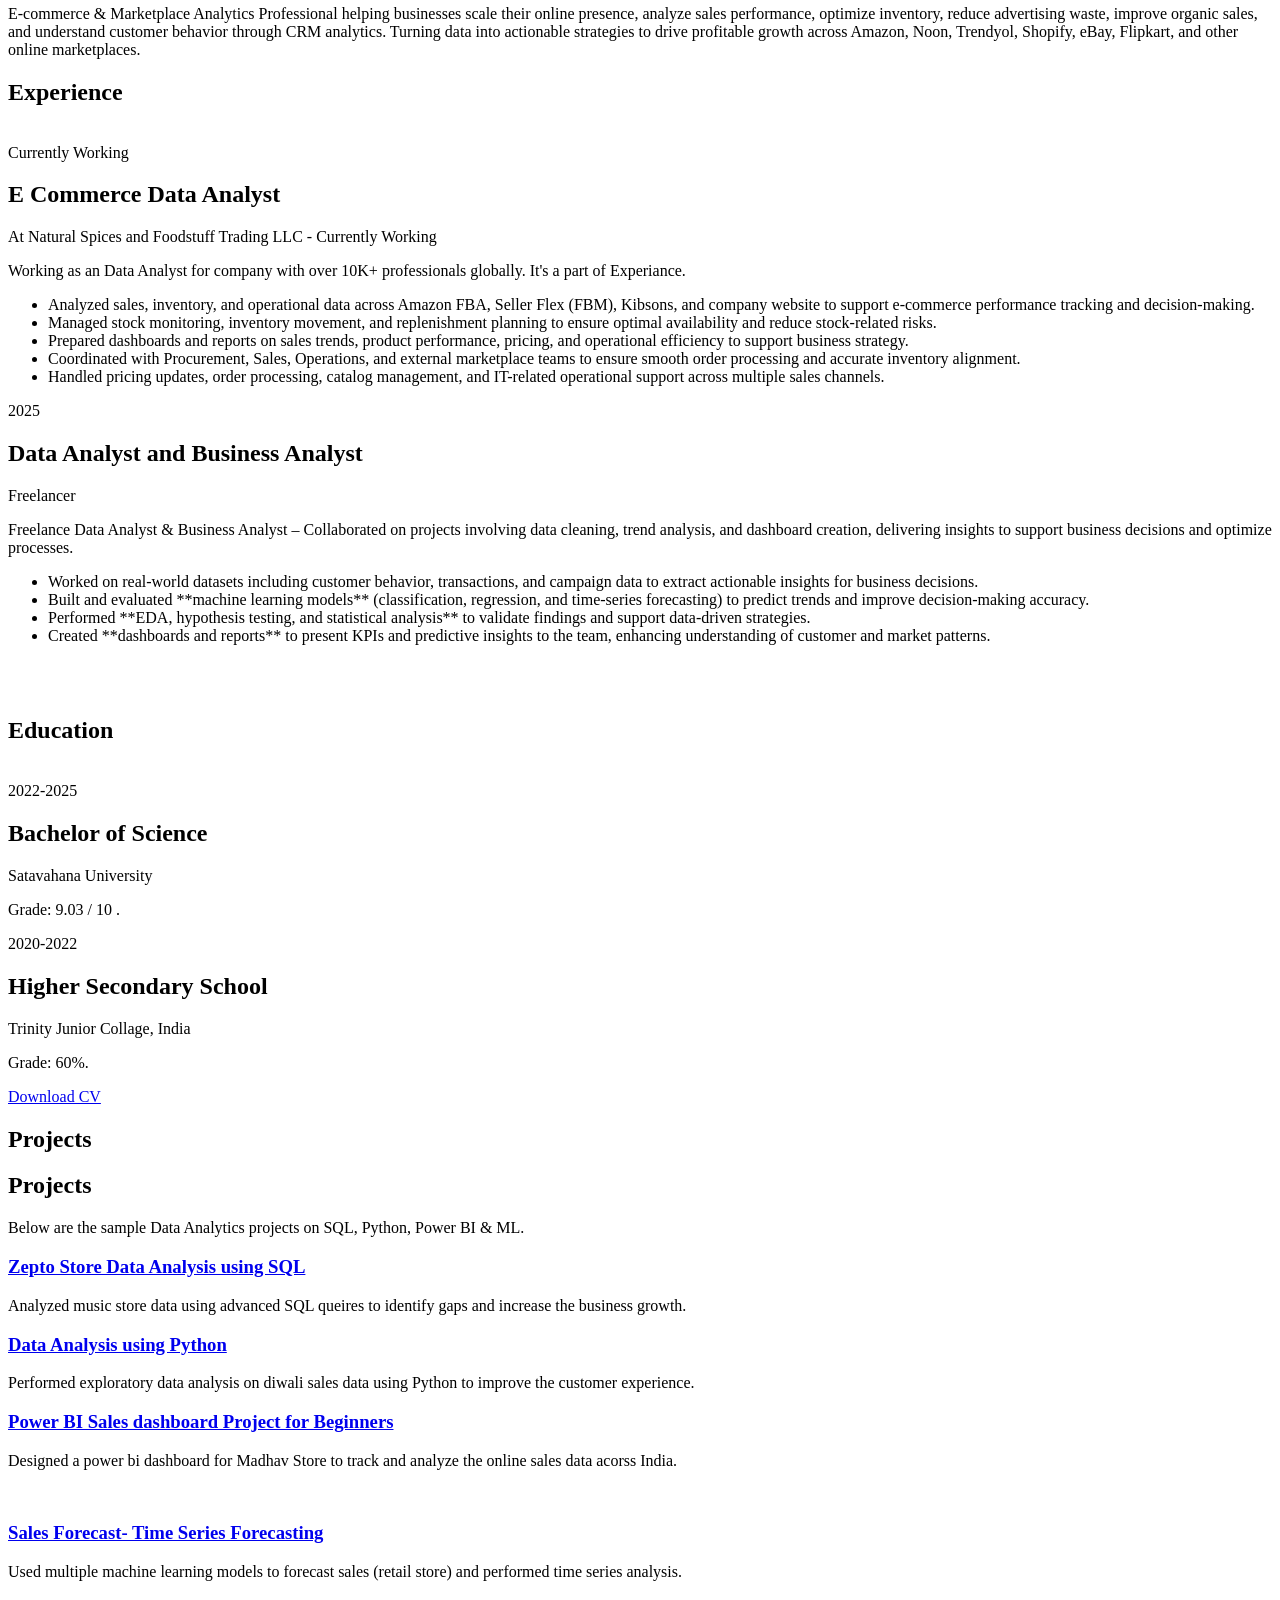
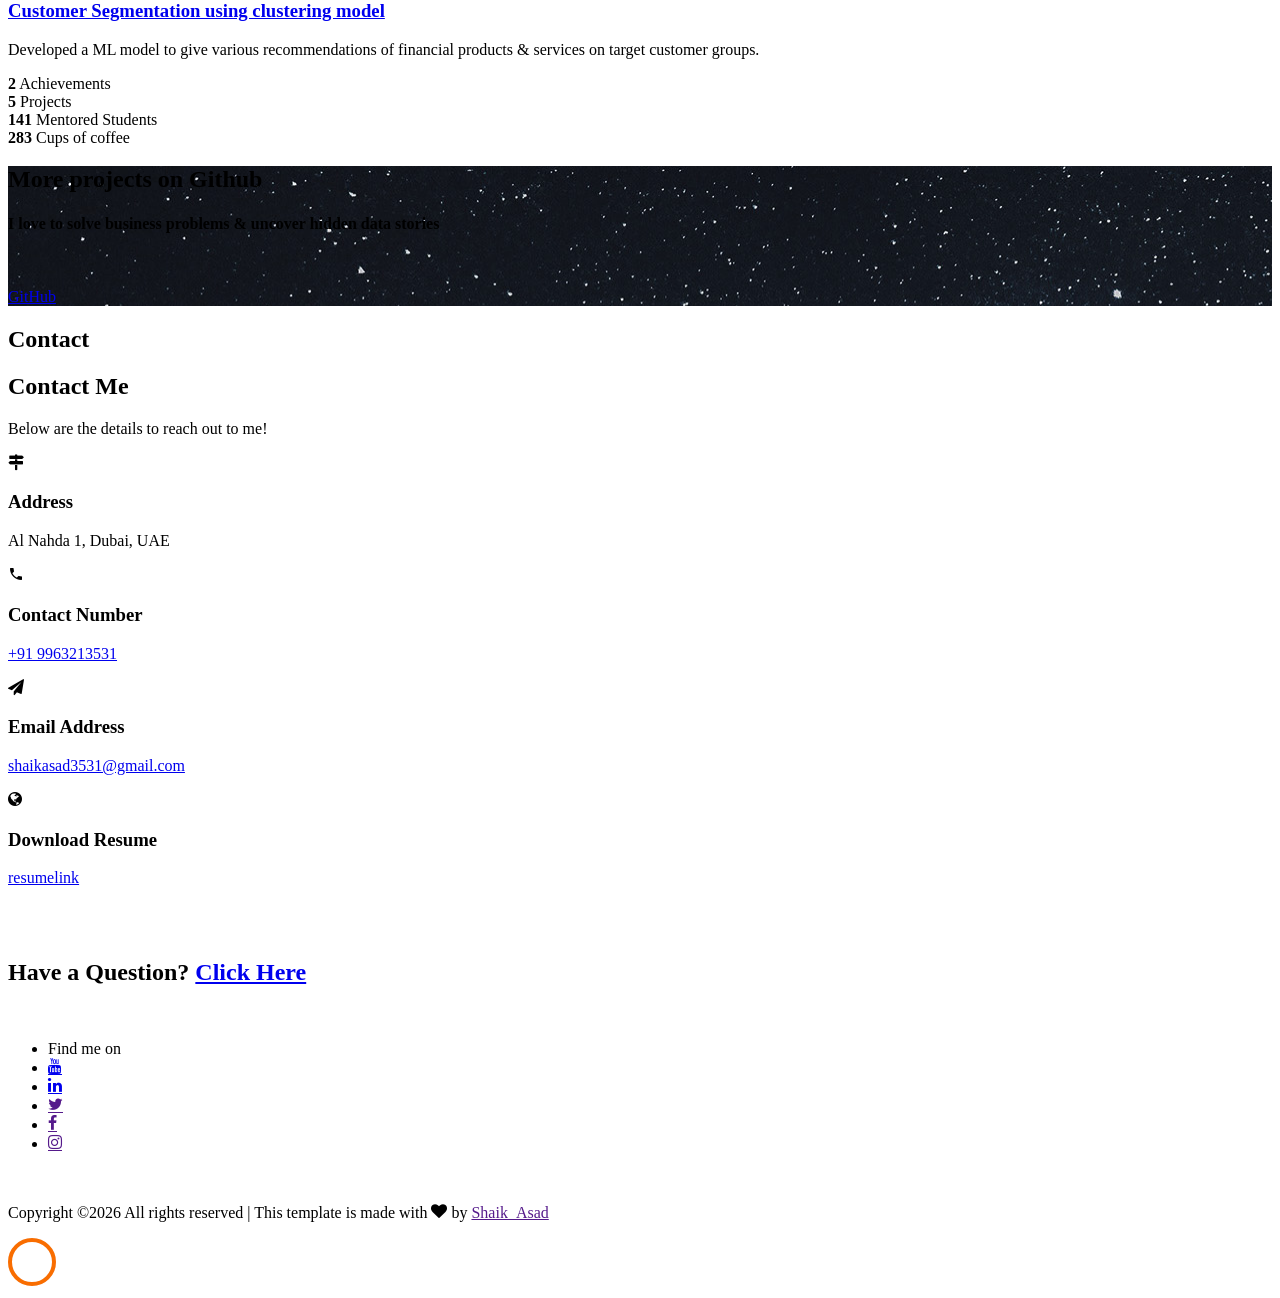
==== commit 292e1e23: "Update index.html Changes from data - Ecom" ====
--- a/index.html
+++ b/index.html
@@ -399,12 +399,15 @@
 
 						// Create an array of typing text
 						const typingTexts = [
+						'Marketplace Analytics  ',
 						'Data Analyst ',
+						'Online Business Analysis ',
+						'E commerce Analyst ',
+						'Sales Performance Analyst ',
+						'Marketplace Performance ',
+						'Shopify Store Analysis ',
+						'Conversion Optimization ',
 						'Business Analyst ',
-						'PowerBI Developer  ',
-						'Tableau Developer  ',
-						'Reporting Analyst',
-						'E Commerce Analyst',
 						];
 
 						// Create a function to display the typing animation for a given text
@@ -608,31 +611,31 @@
 
 								<div class="skill-mf">
 									<p class="title-s">Skills</p>
-									<span>SQL</span> <span class="pull-right">95%</span>
+									<span>Web Development</span> <span class="pull-right">95%</span>
 									<div class="progress">
 										<div class="progress-bar" role="progressbar" style="width: 95%;" aria-valuenow="100" aria-valuemin="0"
 											aria-valuemax="100"></div>
 									</div>
 									
-									<span>PYTHON</span> <span class="pull-right">85%</span>
+									<span>Automation and Python</span> <span class="pull-right">85%</span>
 									<div class="progress">
 										<div class="progress-bar" role="progressbar" style="width: 85%" aria-valuenow="85" aria-valuemin="0"
 											aria-valuemax="100"></div>
 									</div>
 									
-									<span>Data Visualization</span> <span class="pull-right">90%</span>
+									<span>Data Analysis</span> <span class="pull-right">90%</span>
 									<div class="progress">
 										<div class="progress-bar" role="progressbar" style="width: 90%" aria-valuenow="90" aria-valuemin="0"
 											aria-valuemax="100"></div>
 									</div>
 									
-									<span>Statistical Analysis</span> <span class="pull-right">85%</span>
+									<span>Advanced Excel</span> <span class="pull-right">85%</span>
 									<div class="progress">
 										<div class="progress-bar" role="progressbar" style="width: 85%" aria-valuenow="85" aria-valuemin="0"
 											aria-valuemax="100"></div>
 									</div>
 									
-									<span>Advanced Excel </span> <span class="pull-right">80%</span>
+									<span>Amazon </span> <span class="pull-right">80%</span>
 									<div class="progress">
 										<div class="progress-bar" role="progressbar" style="width: 100%" aria-valuenow="100" aria-valuemin="0"
 											aria-valuemax="100"></div>
@@ -649,18 +652,11 @@
 								<h1 class="big">About</h1>
 								<h2 class="mb-4">About Me</h2>
 								
-								<p> Working as a Data Analyst & Operations Executive at Natural Spices and Foodstuff Trading LLC, Dubai, UAE, from the past 8 months.
-									My role involves analyzing sales, inventory, and operational data across multiple e-commerce channels, including Amazon FBA, 
-									Amazon Seller Flex (FBM), the company website, and Kibsons. I monitor stock levels, inventory movement, and sales performance
-									to support efficient inventory planning and business growth. I prepare analytical reports and dashboards that provide actionable 
-									insights into product performance, sales trends, and operational efficiency.
-									In addition to data analysis, I coordinate with cross-functional teams including Procurement, Sales, Operations, and Kibsons 
-									to ensure smooth business operations and accurate inventory availability. I manage order processing, product pricing updates, 
-									inventory tracking, and catalog-related activities across various platforms. 
-									I also provide IT and technical support for operational systems and e-commerce processes. 
-									Through data-driven analysis and performance monitoring, 
-									I support management in making informed business decisions, improving operational efficiency, 
-									and optimizing overall sales performance.
+								<p> I’m an E-commerce Data Analyst working in the FMCG industry, with hands-on experience in Amazon operations,FBA, FBM, FBM, Amazon Onsite, Amazon Vendor Central, Amazon Seller Central,  sales analysis, inventory management, and business reporting.
+
+I’m passionate about analyzing businesses, identifying growth opportunities, and turning data into actionable insights to help brands improve sales, optimize performance, and make smarter decisions across online marketplaces like Amazon, Noon, and Shopify.
+
+I believe the right data can turn business challenges into growth opportunities.
 </p>
 								<ul class="about-info mt-4 px-md-0 px-2">
 									<li class="d-flex"><span>Profile:</span> <span>Data Analyst &amp; E-Commerce</span></li>
@@ -679,7 +675,7 @@
 						<div class="counter-wrap ftco-animate d-flex mt-md-3">
 							<div class="text">
 								<p class="mb-4">
-									<span class="number" data-number="20">0</span> <span>+</span>
+									<span class="number" data-number="37">0</span> <span>+</span>
 									<span>&nbsp; Projects completed</span>
 								</p>
 								<p><a href="https://www.youtube.com/channel/UCHIHQWpX7IoBFLGgeTdgi-g" class="btn btn-primary py-3 px-4">YouTube</a> 
@@ -700,7 +696,7 @@
           <div class="col-md-10 heading-section text-center ftco-animate">
           	<h1 class="big big-2">Resume</h1>
             <h2 class="mb-4">Resume</h2>
-            <p>Data Analyst & E-Commerce Operations Professional with experience in Amazon FBA, Seller Flex, inventory optimization, sales analytics, and business reporting. Turning data into actionable insights that drive growth and operational efficiency.</p>
+            <p>E-commerce & Marketplace Analytics Professional helping businesses scale their online presence, analyze sales performance, optimize inventory, reduce advertising waste, improve organic sales, and understand customer behavior through CRM analytics. Turning data into actionable strategies to drive profitable growth across Amazon, Noon, Trendyol, Shopify, eBay, Flipkart, and other online marketplaces.</p>
           </div>
         </div>
 
@@ -716,7 +712,7 @@
 						<span class="date">Currently Working</span>
 						<h2>E Commerce Data Analyst </h2>
 						<span class="position"> At Natural Spices and Foodstuff Trading LLC	- Currently Working</span>
-						<p class="mt-4">Working as a freelance Data Scientist and Analyst for company with over 10K+ professionals globally. It's a part of Experiance. 
+						<p class="mt-4">Working as an Data Analyst for company with over 10K+ professionals globally. It's a part of Experiance. 
 							<ul>
 								 <li>Analyzed sales, inventory, and operational data across Amazon FBA, Seller Flex (FBM), Kibsons, and company website to support e-commerce performance tracking and decision-making.</li>
 								 <li>Managed stock monitoring, inventory movement, and replenishment planning to ensure optimal availability and reduce stock-related risks.</li>
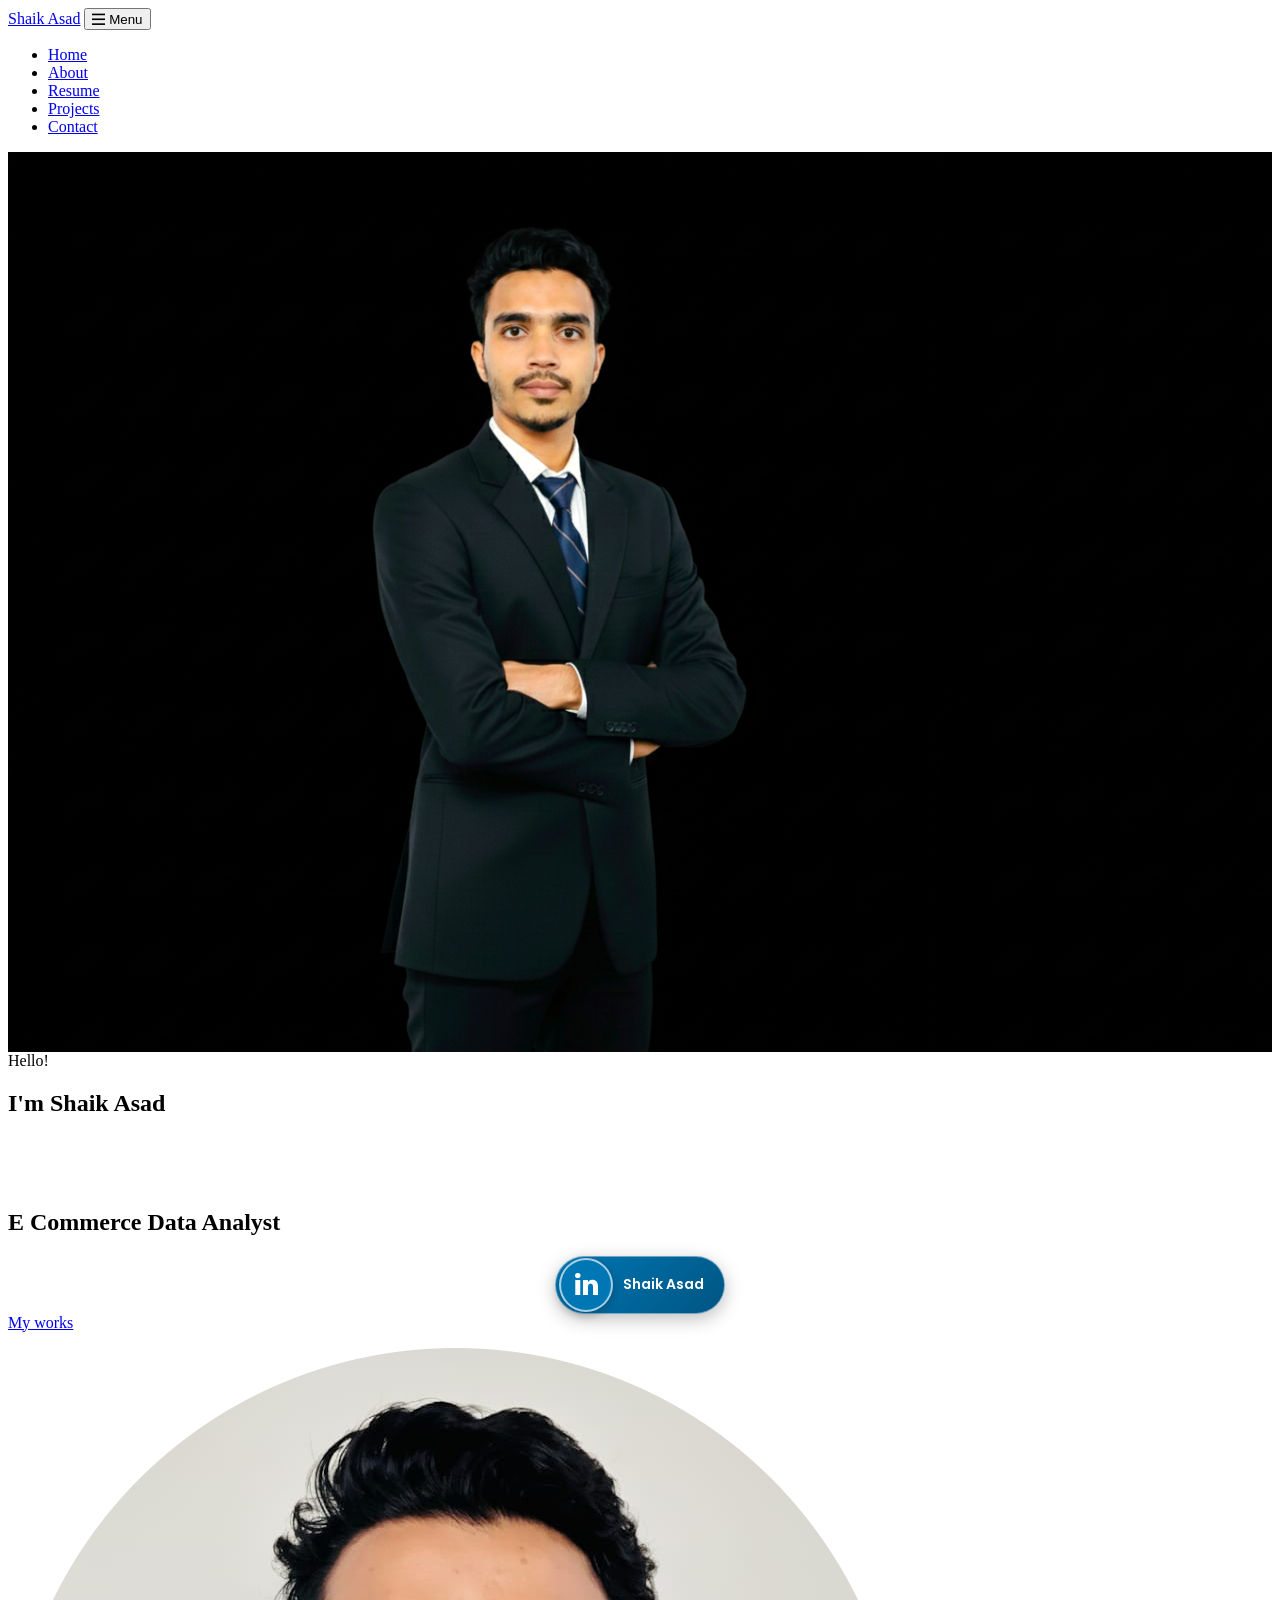
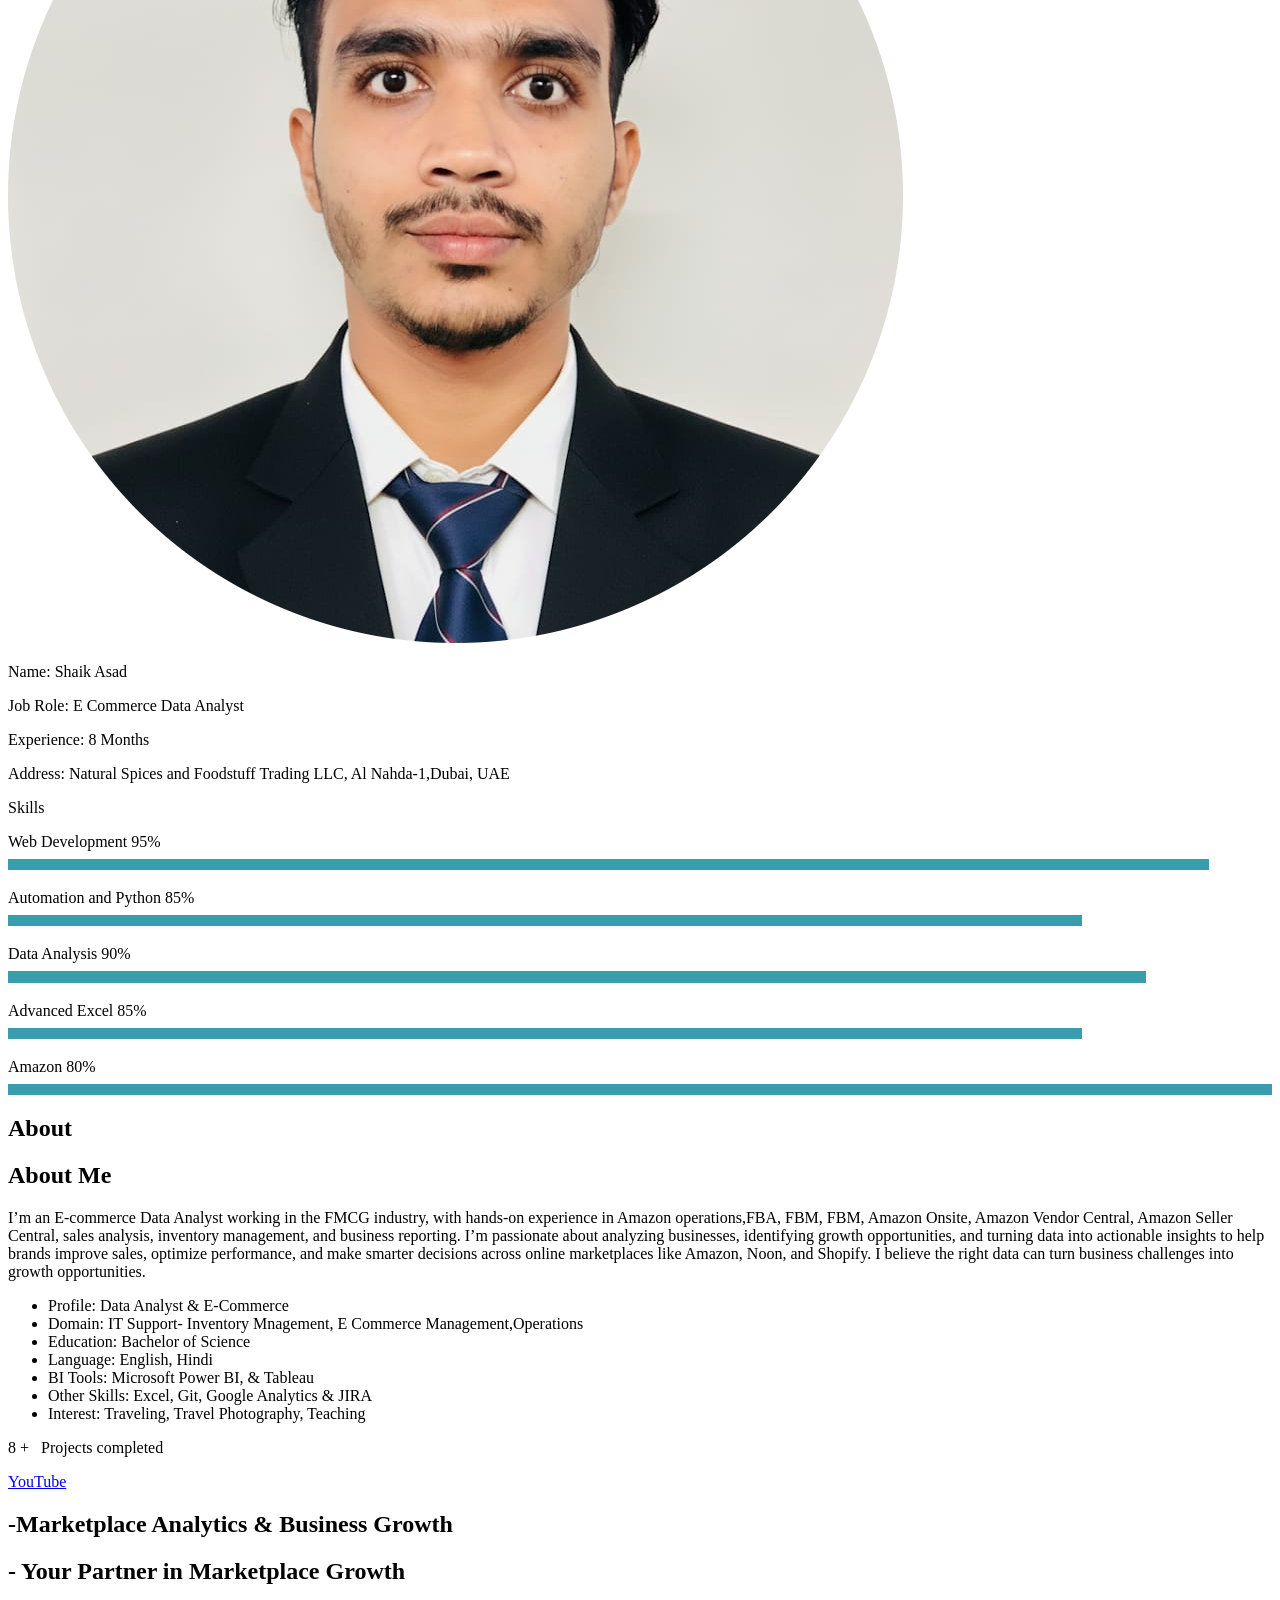
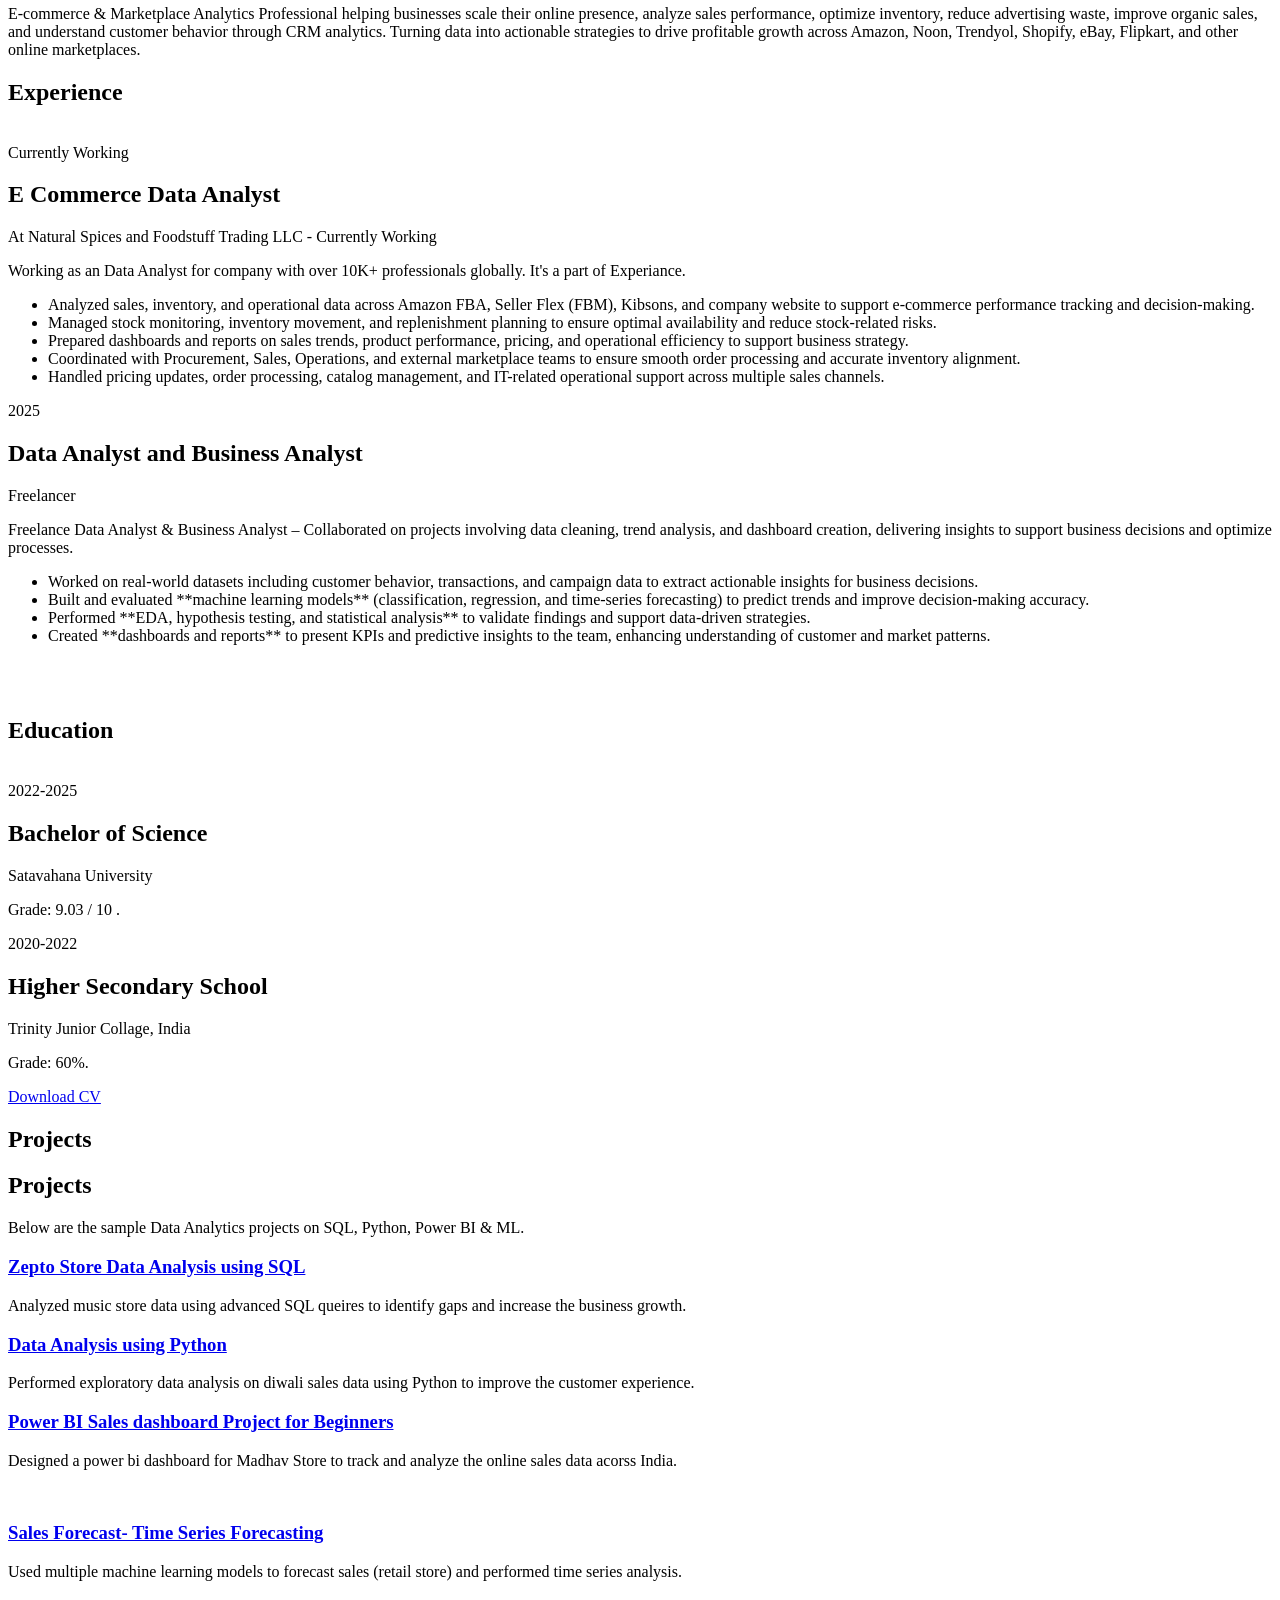
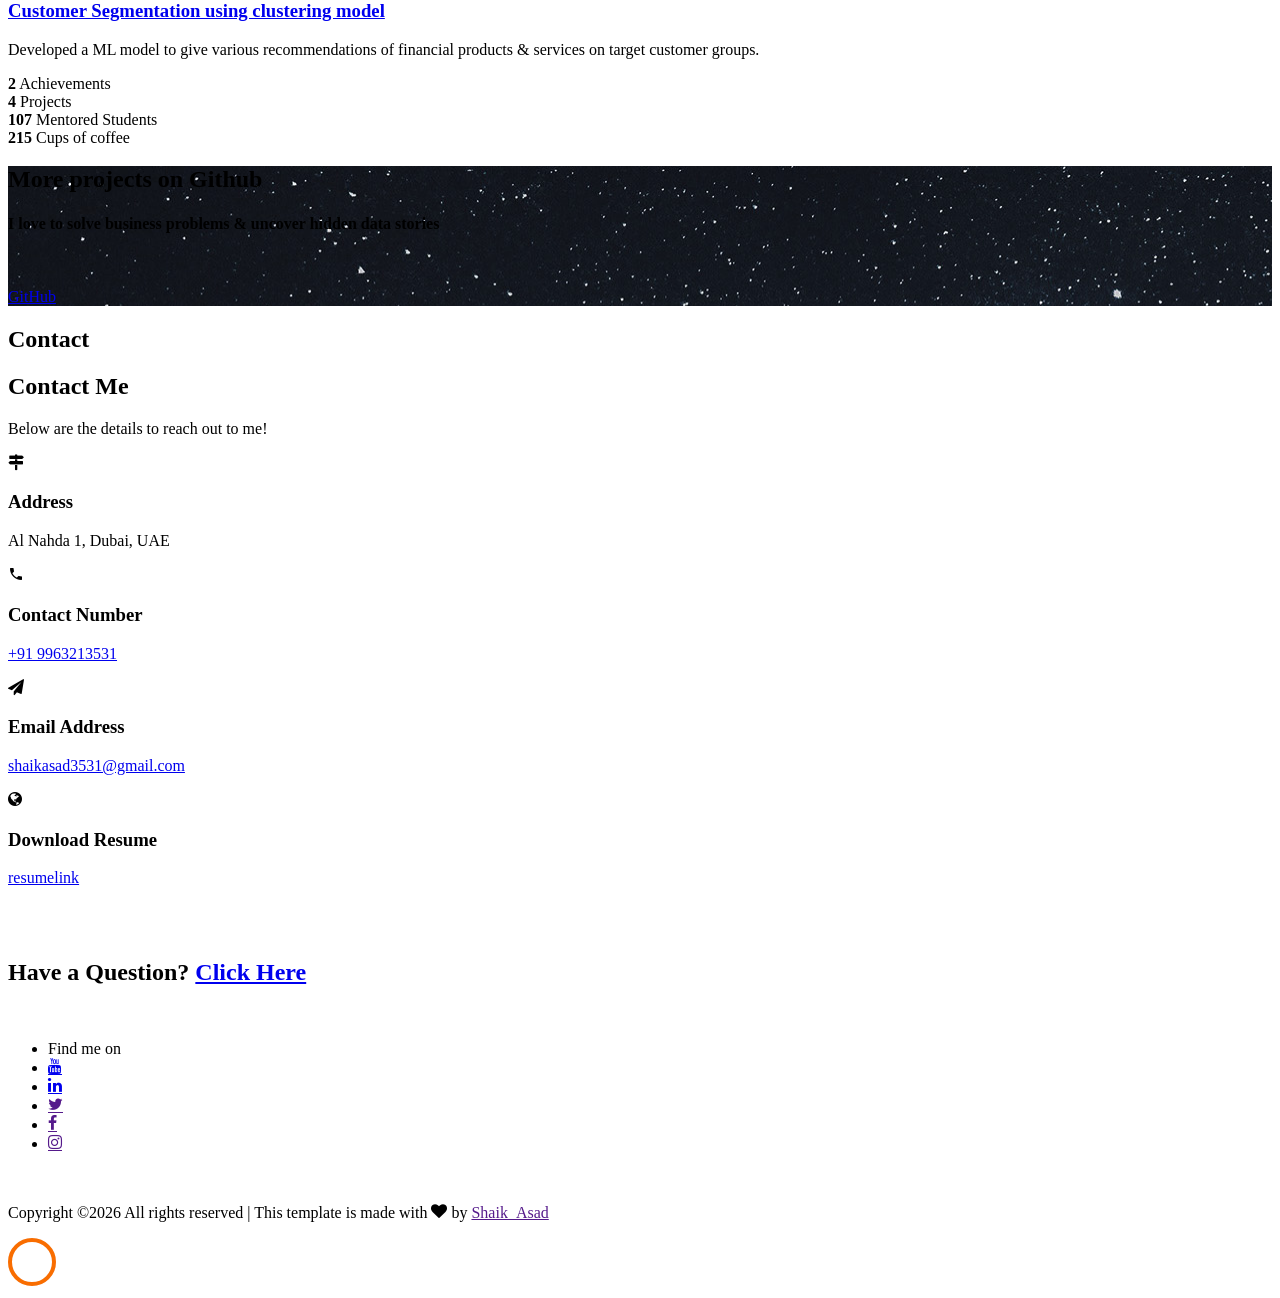
==== commit d39d360d: "Update index.html" ====
--- a/index.html
+++ b/index.html
@@ -694,8 +694,8 @@
     	<div class="container">
     		<div class="row justify-content-center pb-5">
           <div class="col-md-10 heading-section text-center ftco-animate">
-          	<h1 class="big big-2">Resume</h1>
-            <h2 class="mb-4">Resume</h2>
+          	<h1 class="big big-2">-Marketplace Analytics & Business Growth</h1>
+            <h2 class="mb-4">- Your Partner in Marketplace Growth</h2>
             <p>E-commerce & Marketplace Analytics Professional helping businesses scale their online presence, analyze sales performance, optimize inventory, reduce advertising waste, improve organic sales, and understand customer behavior through CRM analytics. Turning data into actionable strategies to drive profitable growth across Amazon, Noon, Trendyol, Shopify, eBay, Flipkart, and other online marketplaces.</p>
           </div>
         </div>
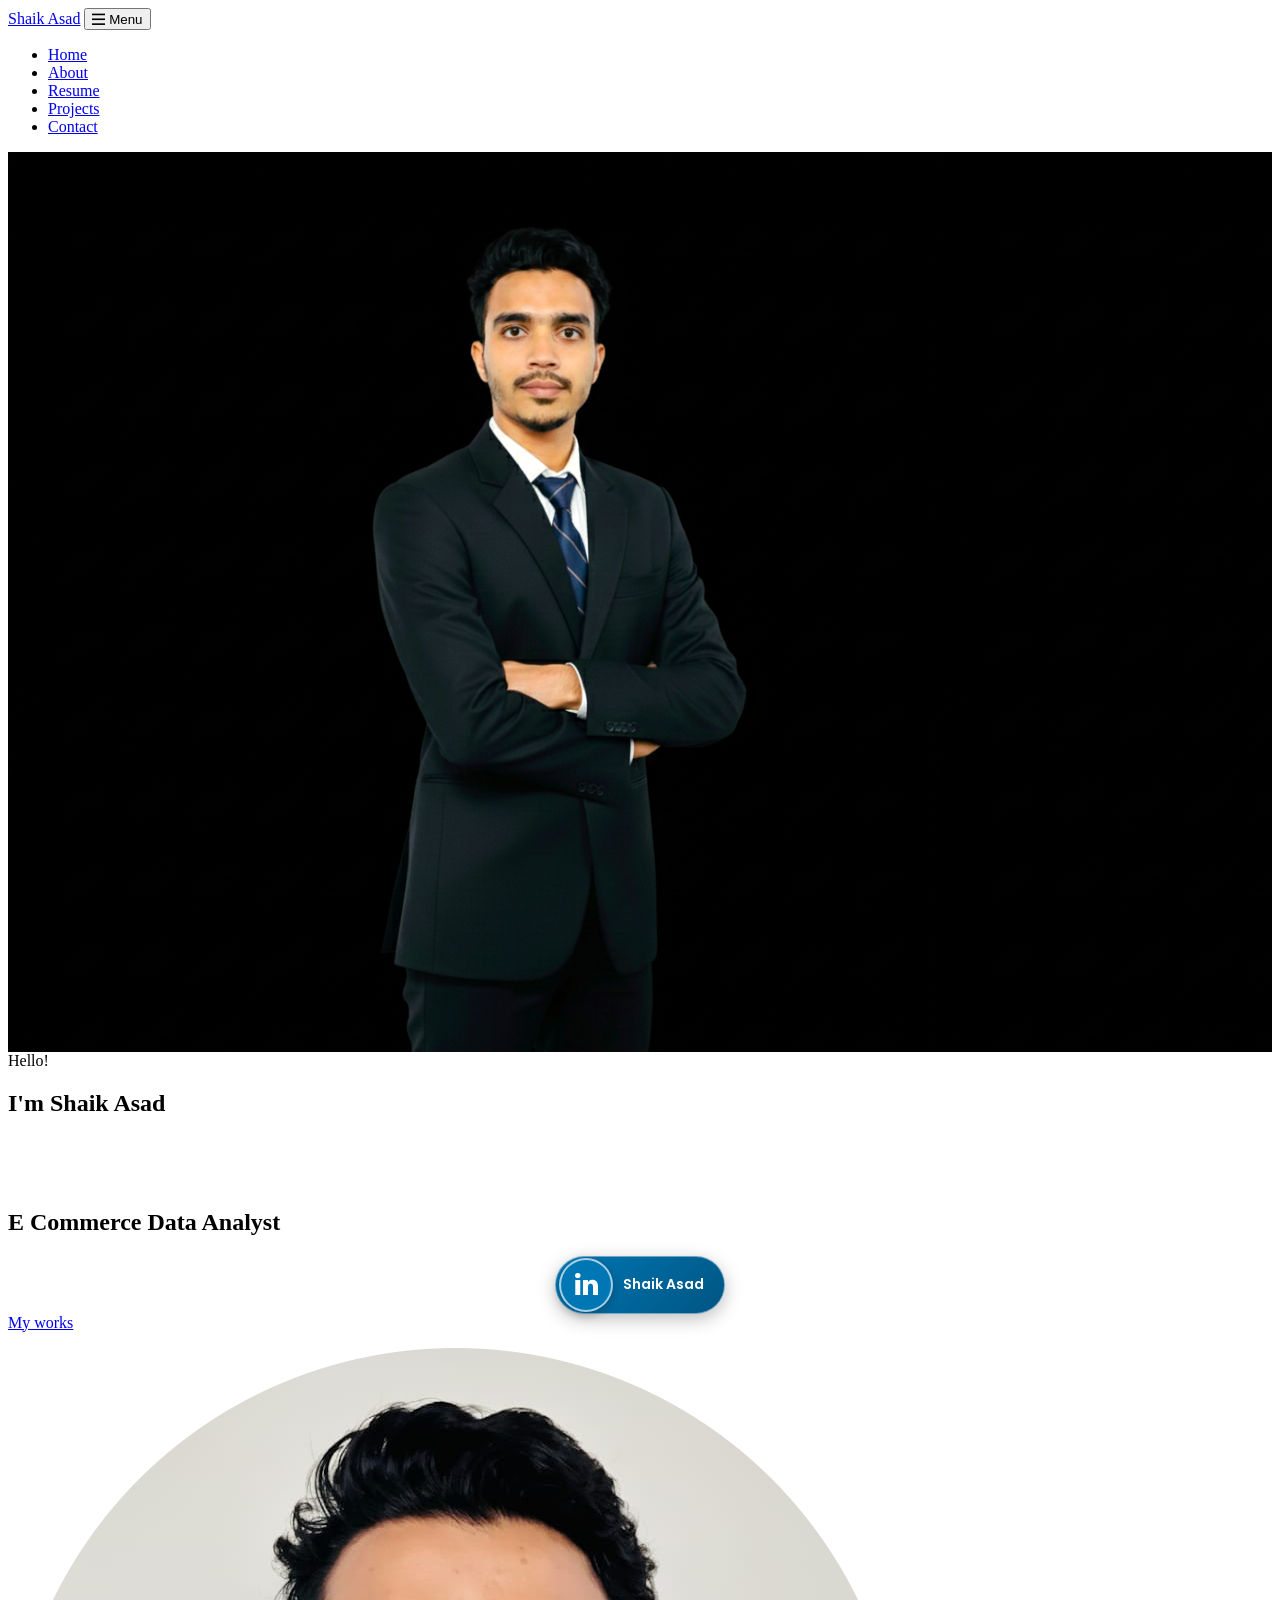
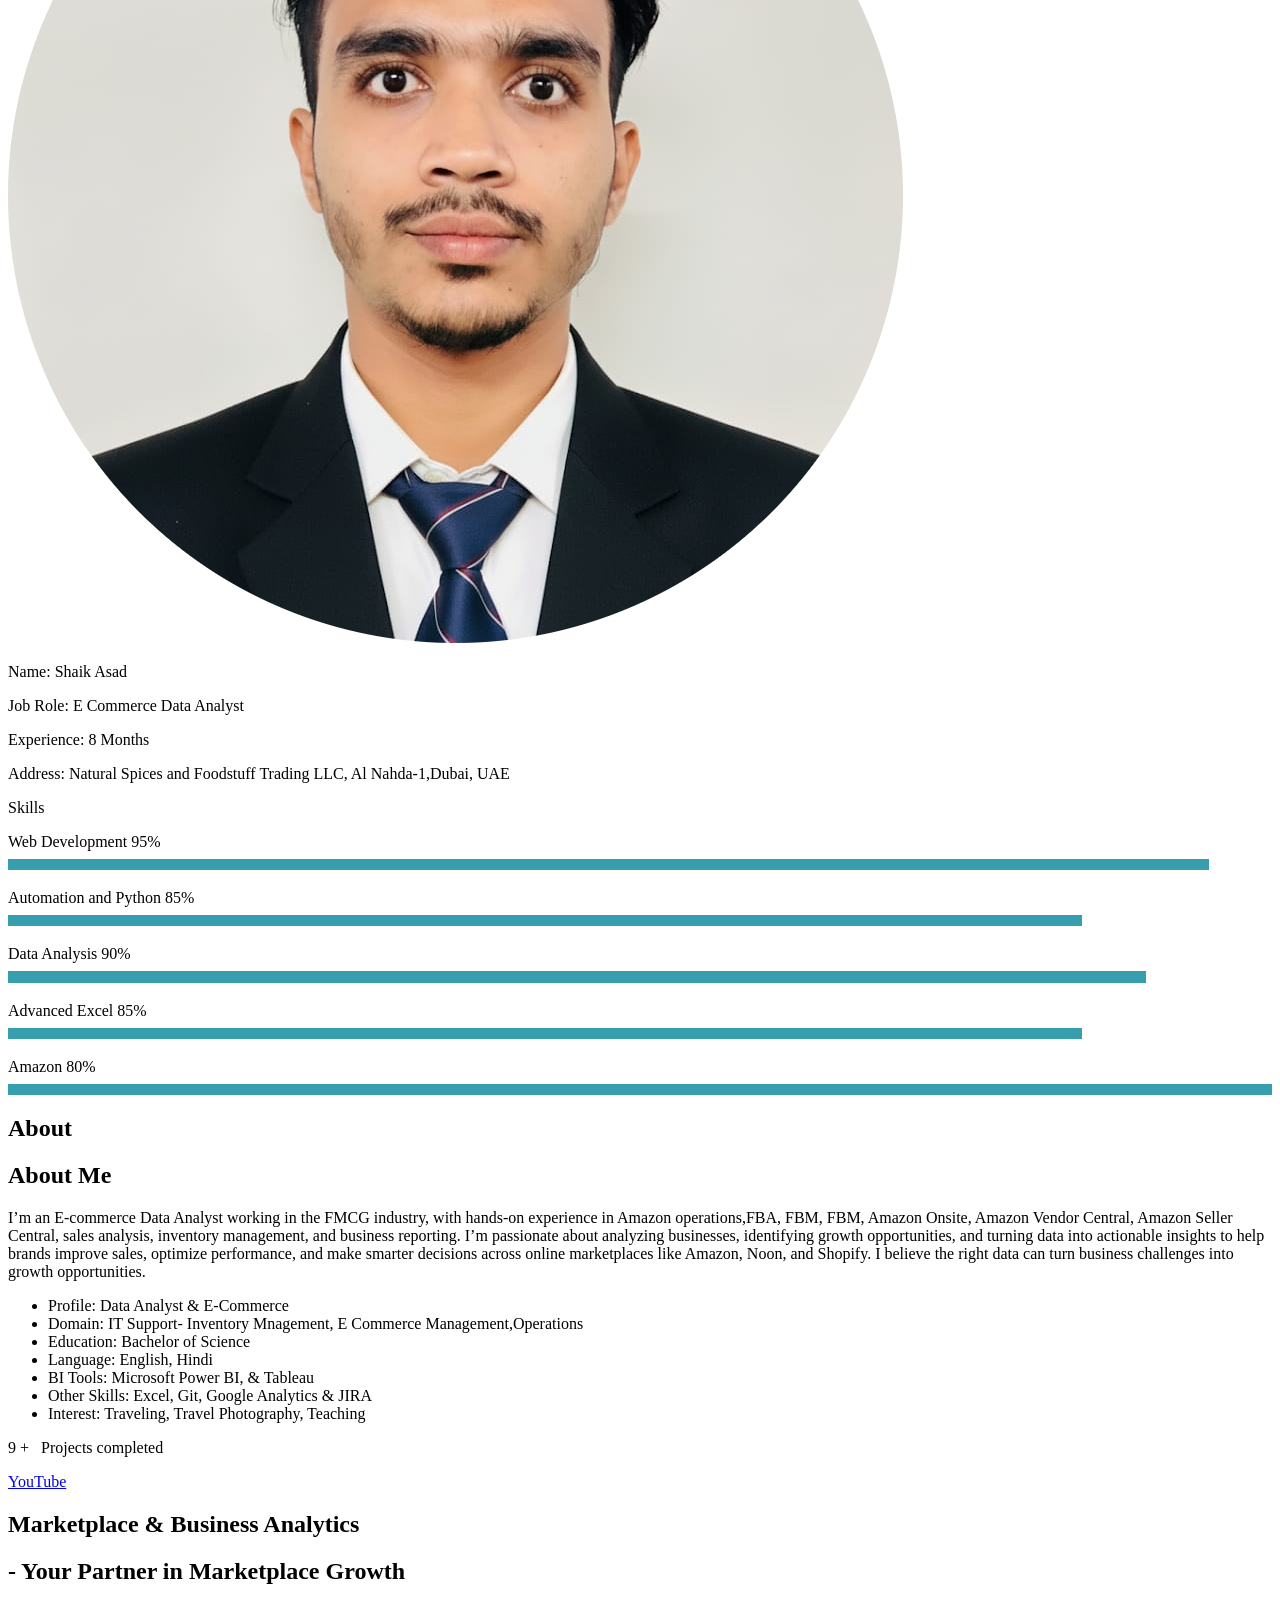
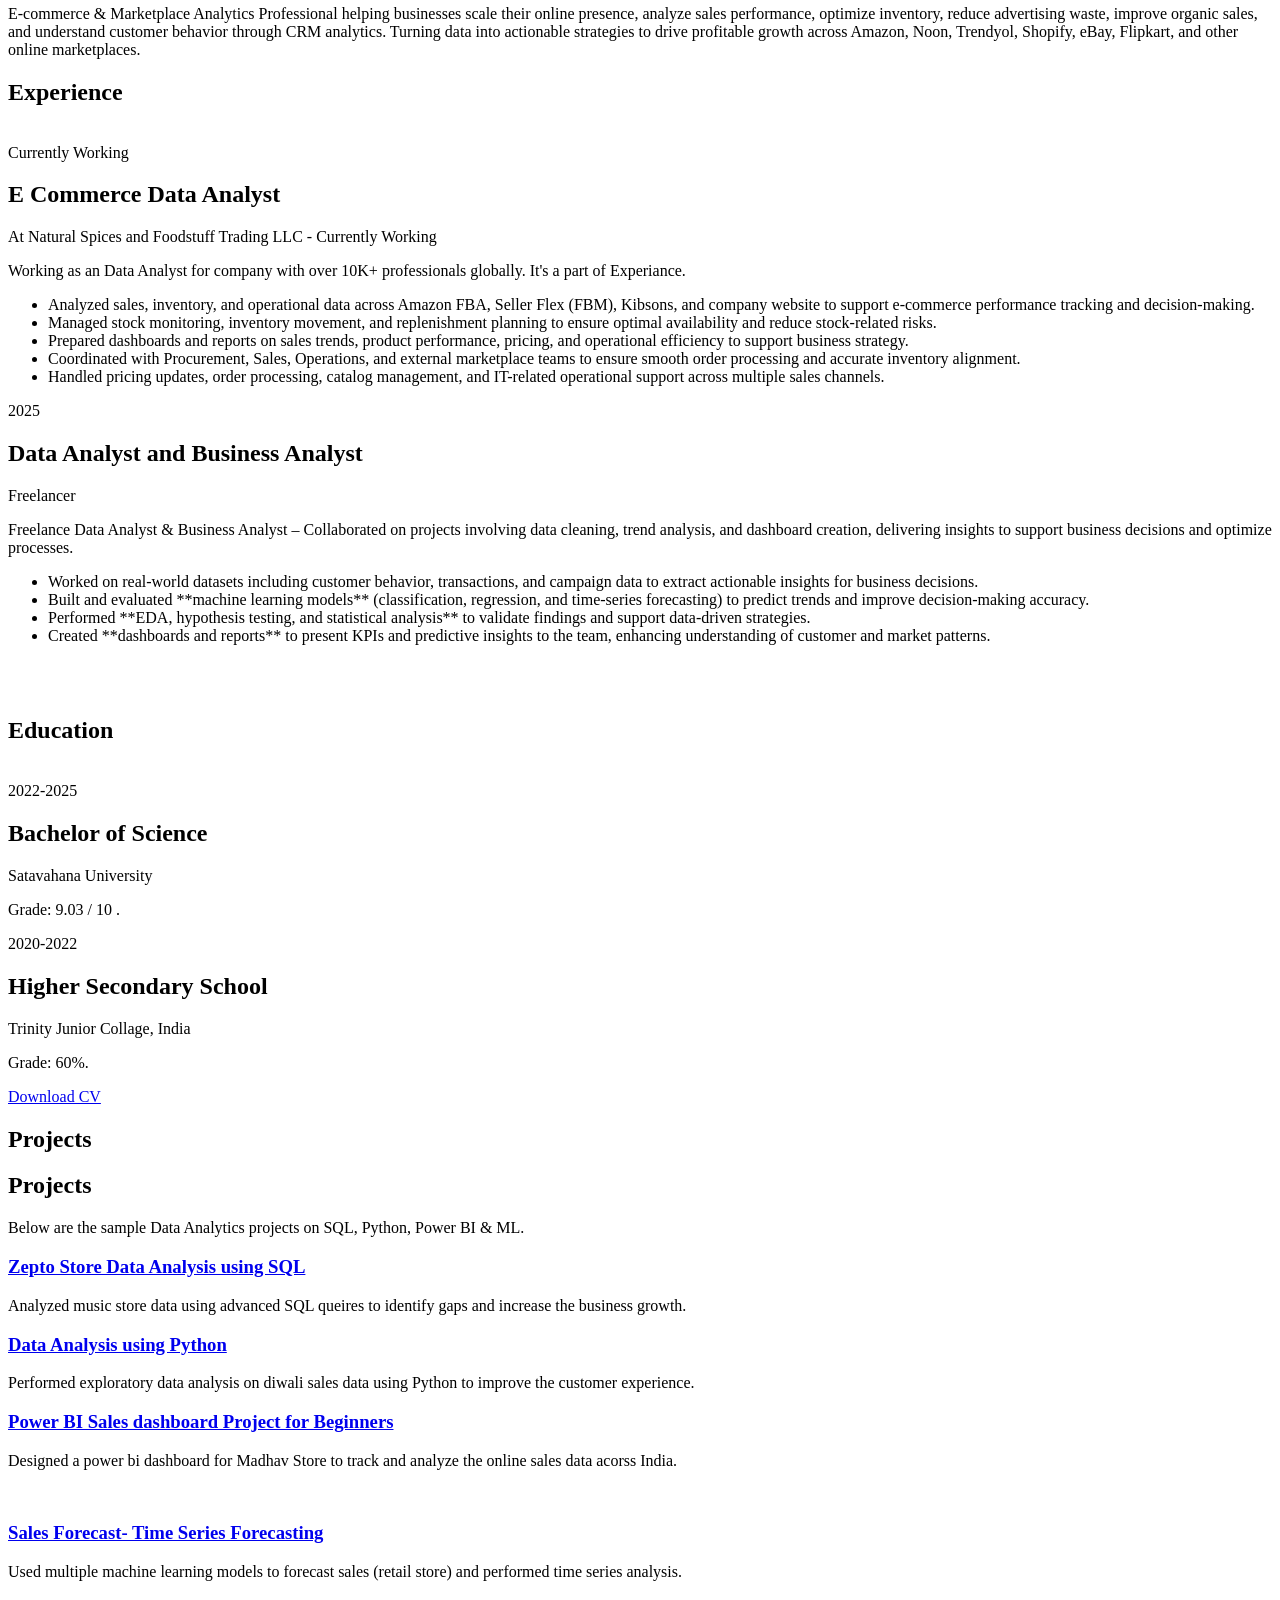
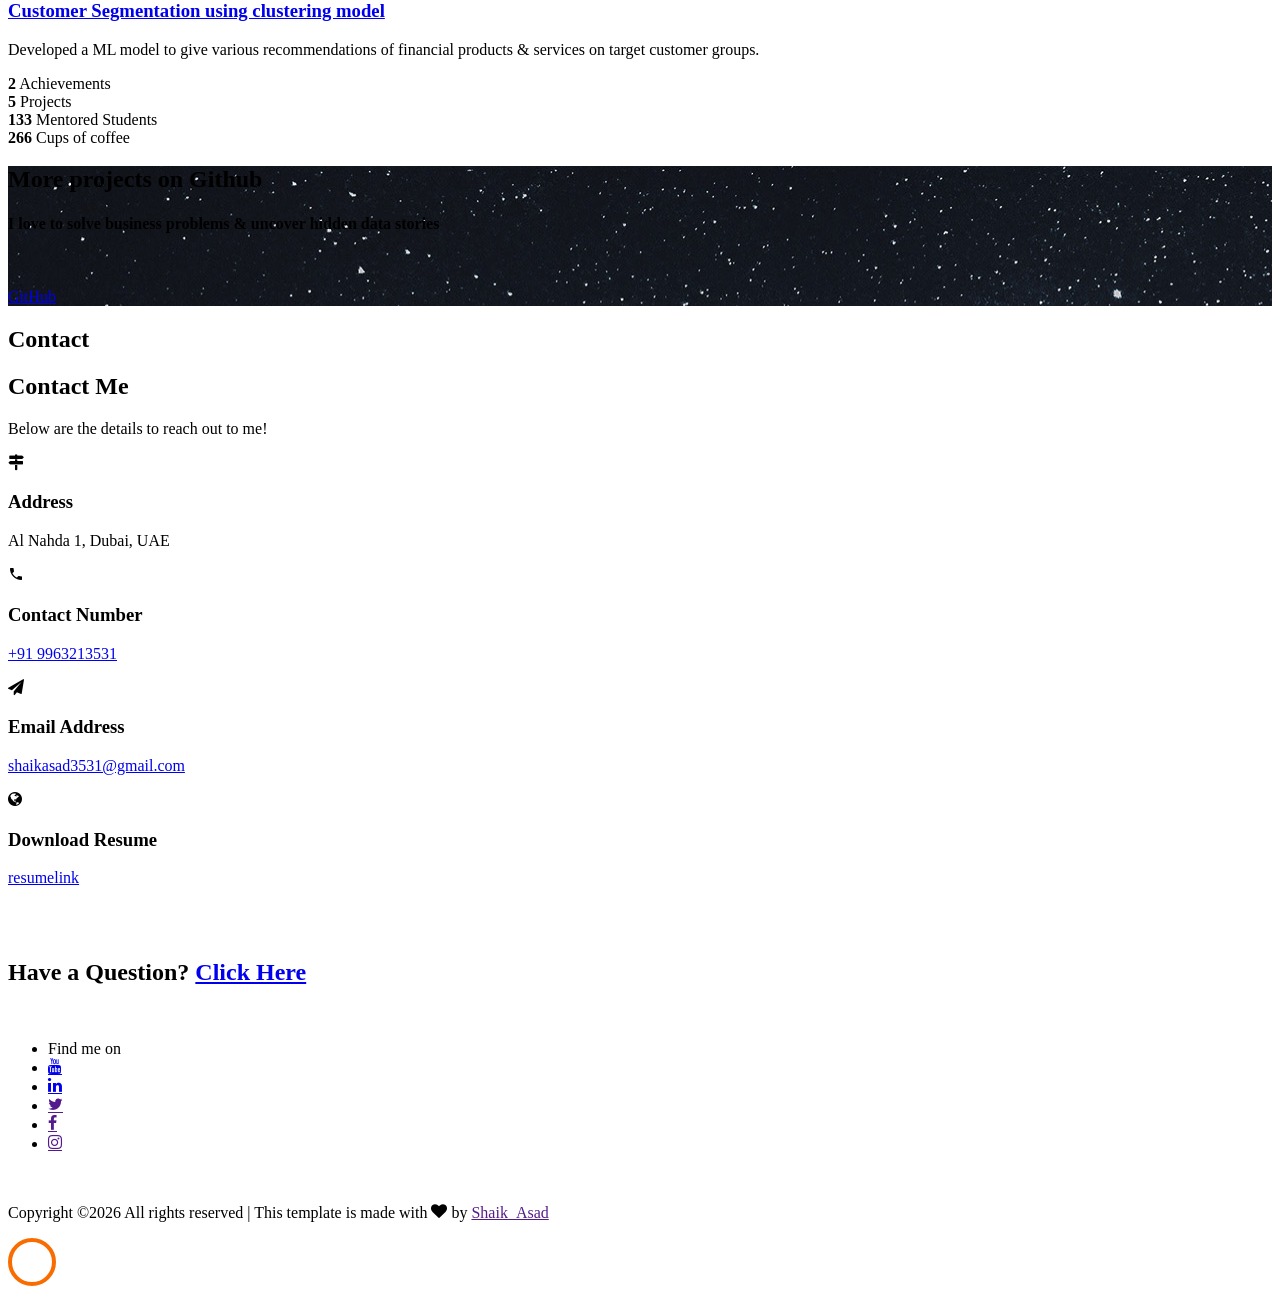
==== commit e2861842: "Update index.html" ====
--- a/index.html
+++ b/index.html
@@ -694,8 +694,8 @@
     	<div class="container">
     		<div class="row justify-content-center pb-5">
           <div class="col-md-10 heading-section text-center ftco-animate">
-          	<h1 class="big big-2">-Marketplace Analytics & Business Growth</h1>
-            <h2 class="mb-4">- Your Partner in Marketplace Growth</h2>
+          	<h1 class="big big-2">Marketplace & Business Analytics </h1>
+            <h2 class="mb-3">- Your Partner in Marketplace Growth</h2>
             <p>E-commerce & Marketplace Analytics Professional helping businesses scale their online presence, analyze sales performance, optimize inventory, reduce advertising waste, improve organic sales, and understand customer behavior through CRM analytics. Turning data into actionable strategies to drive profitable growth across Amazon, Noon, Trendyol, Shopify, eBay, Flipkart, and other online marketplaces.</p>
           </div>
         </div>
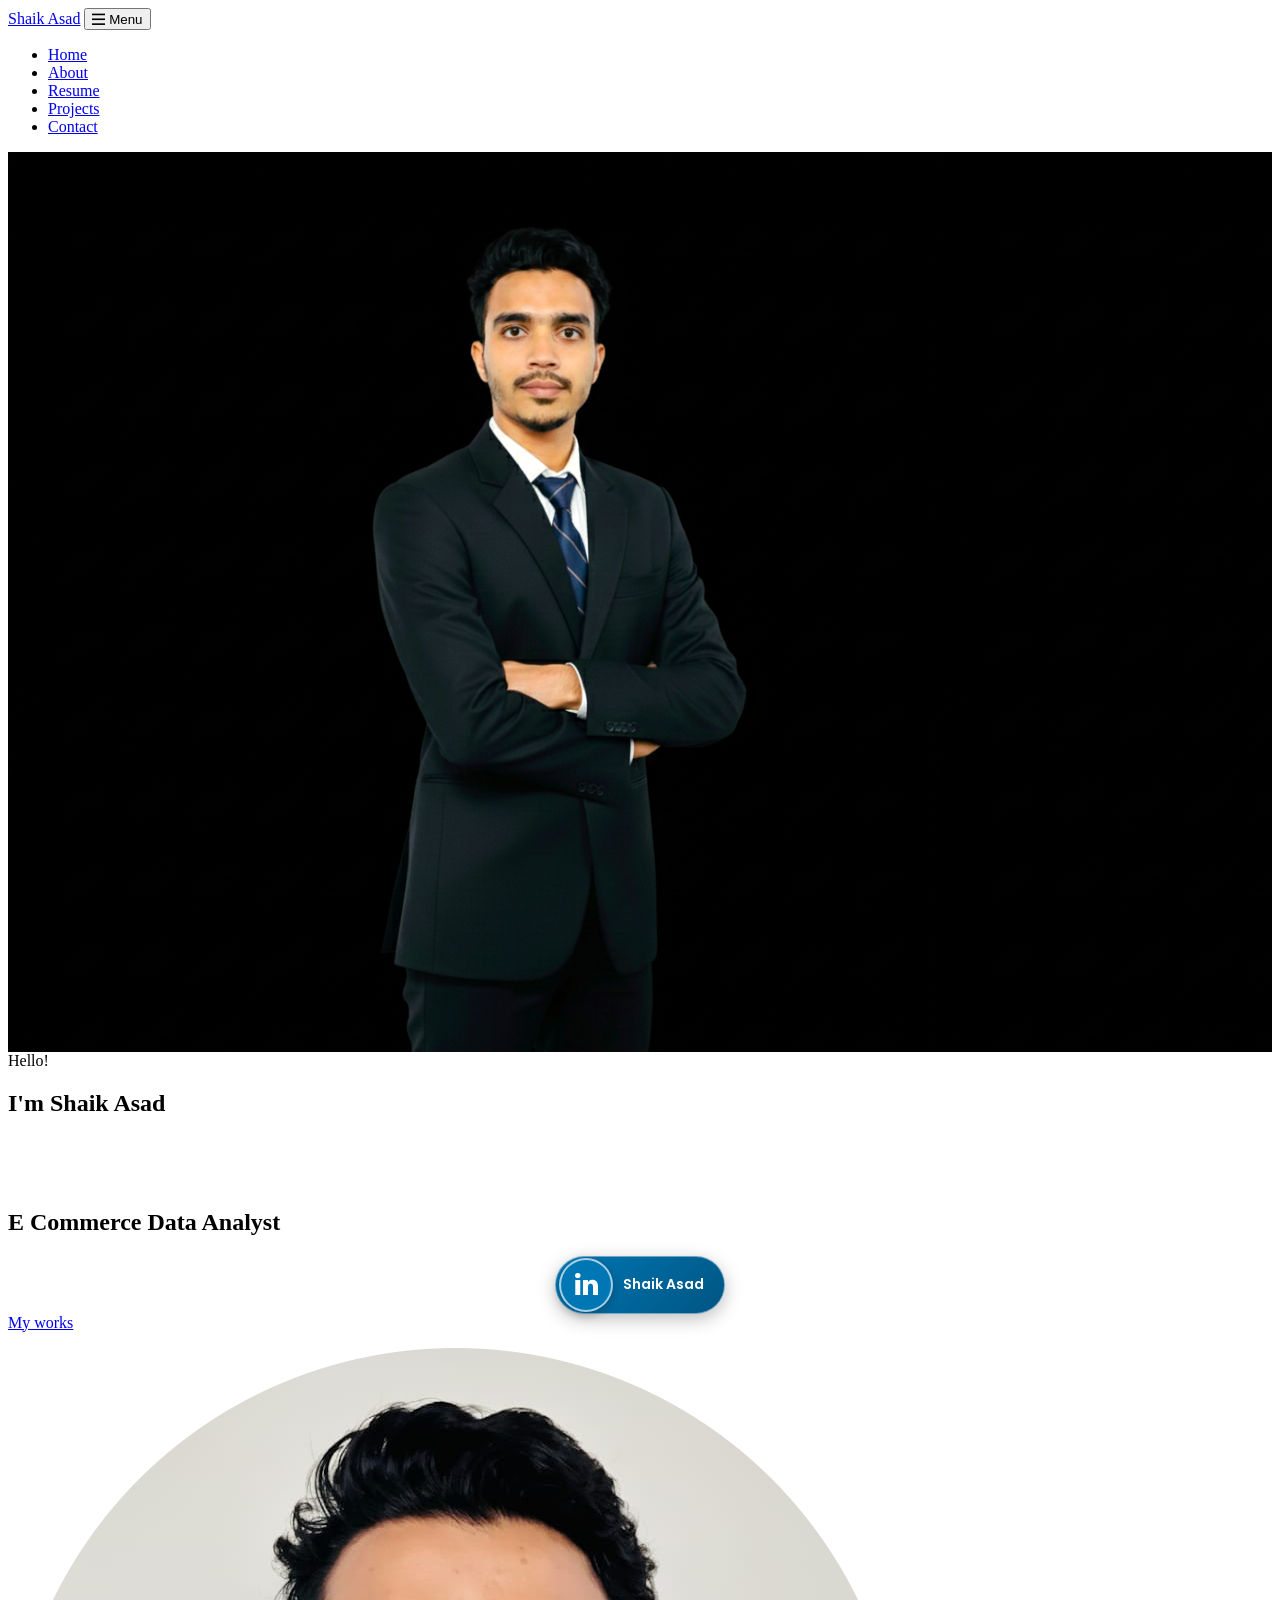
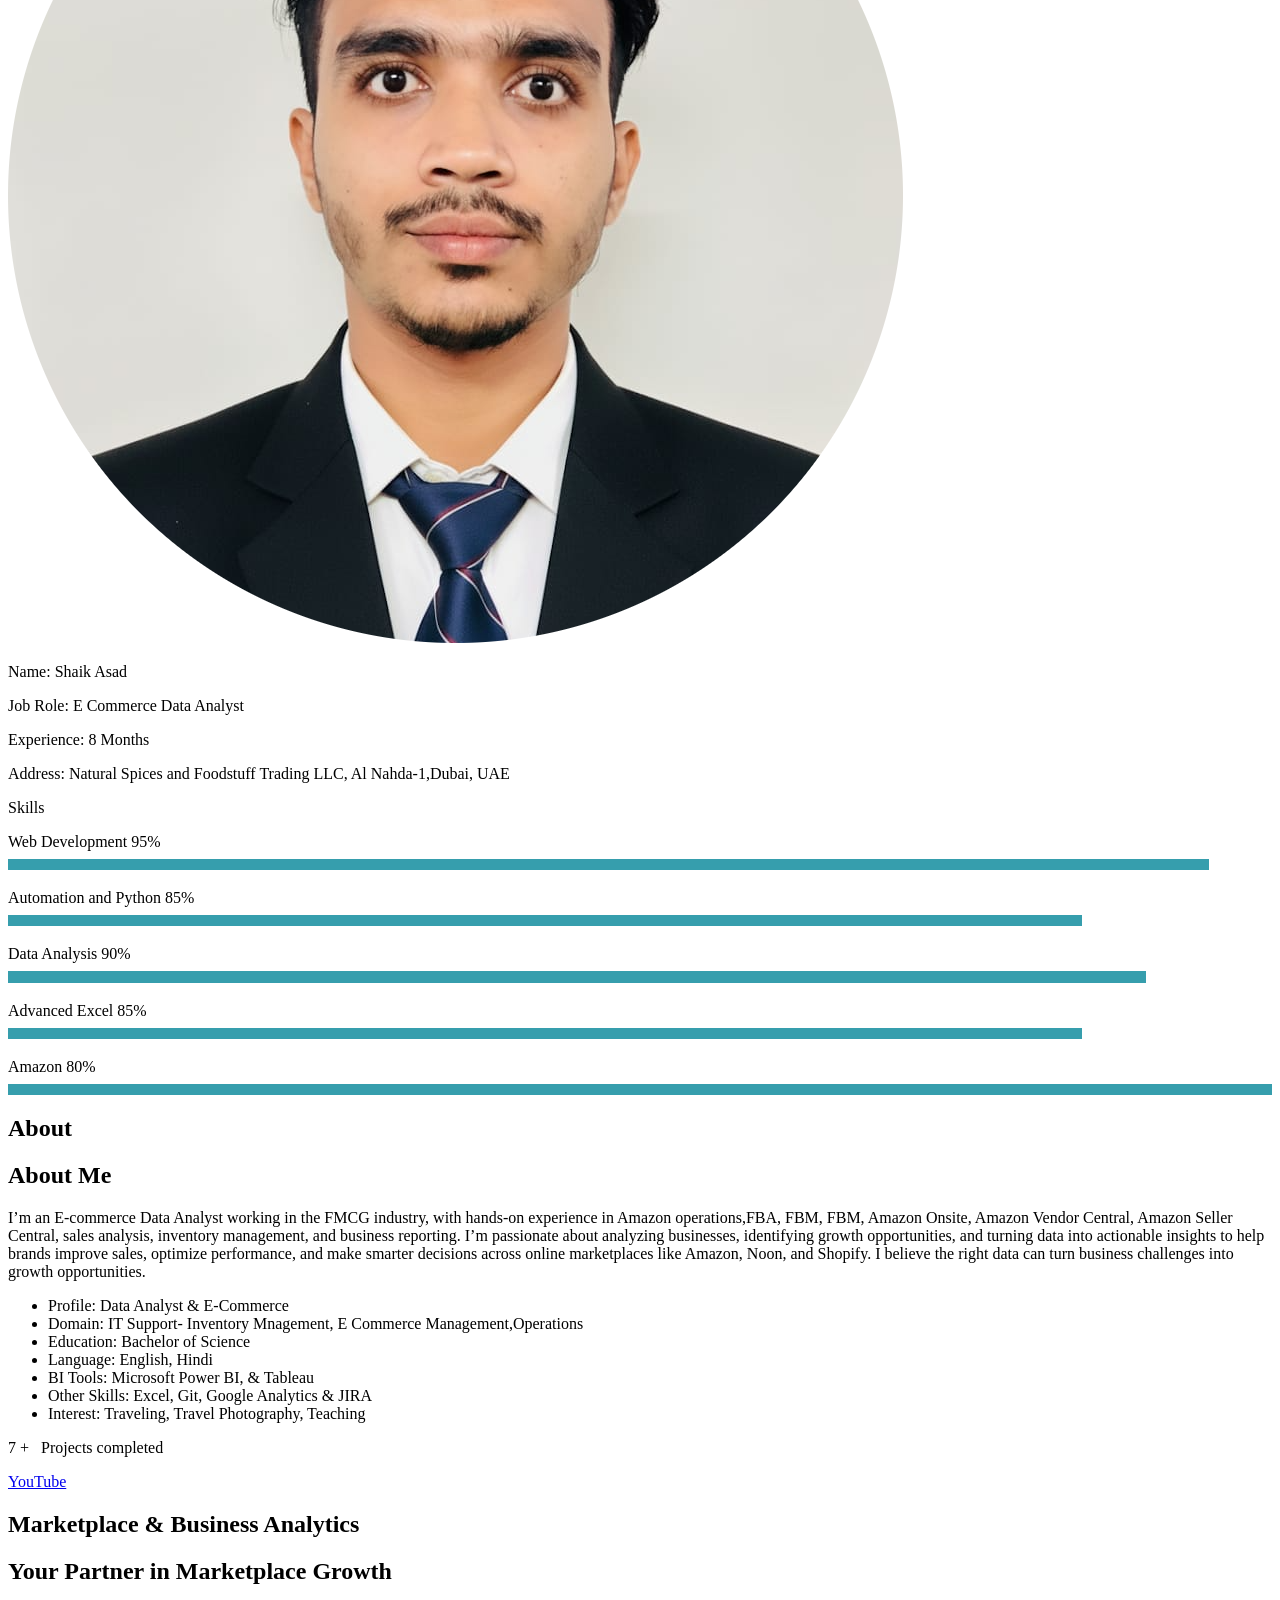
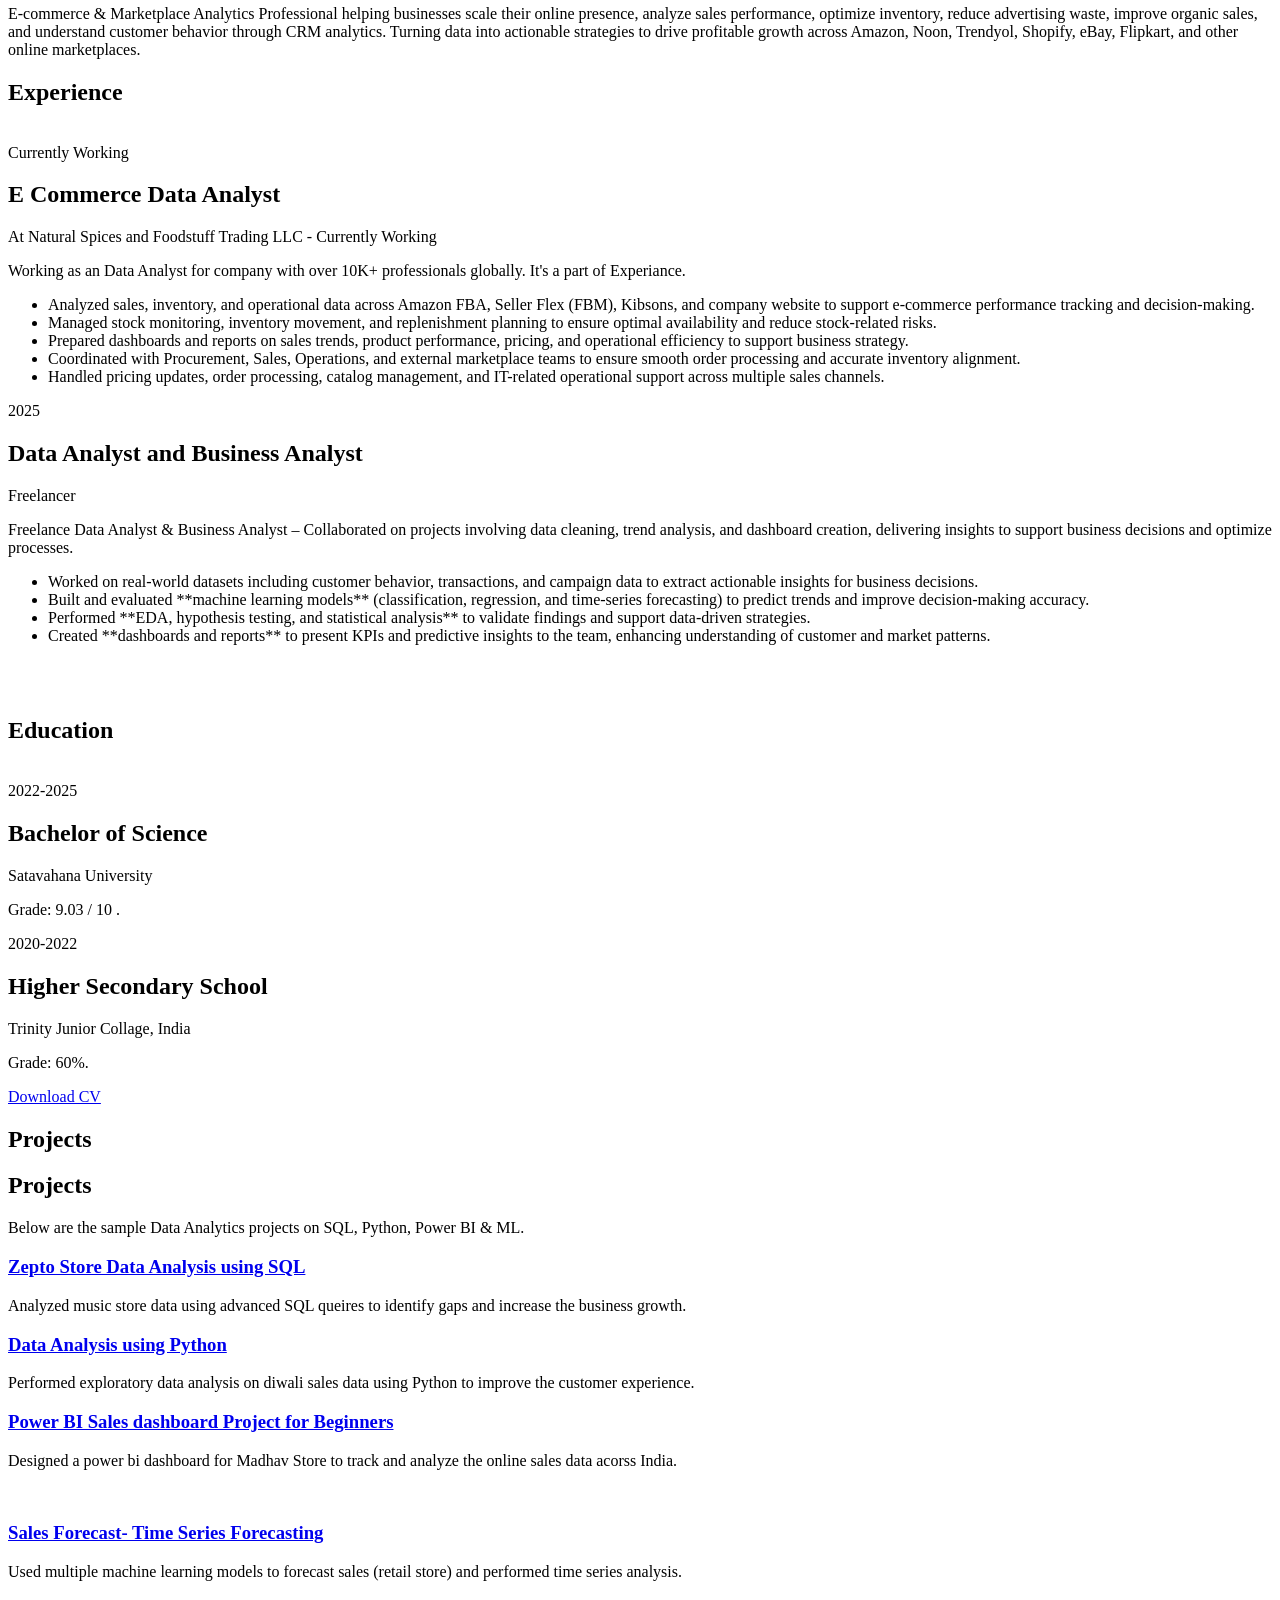
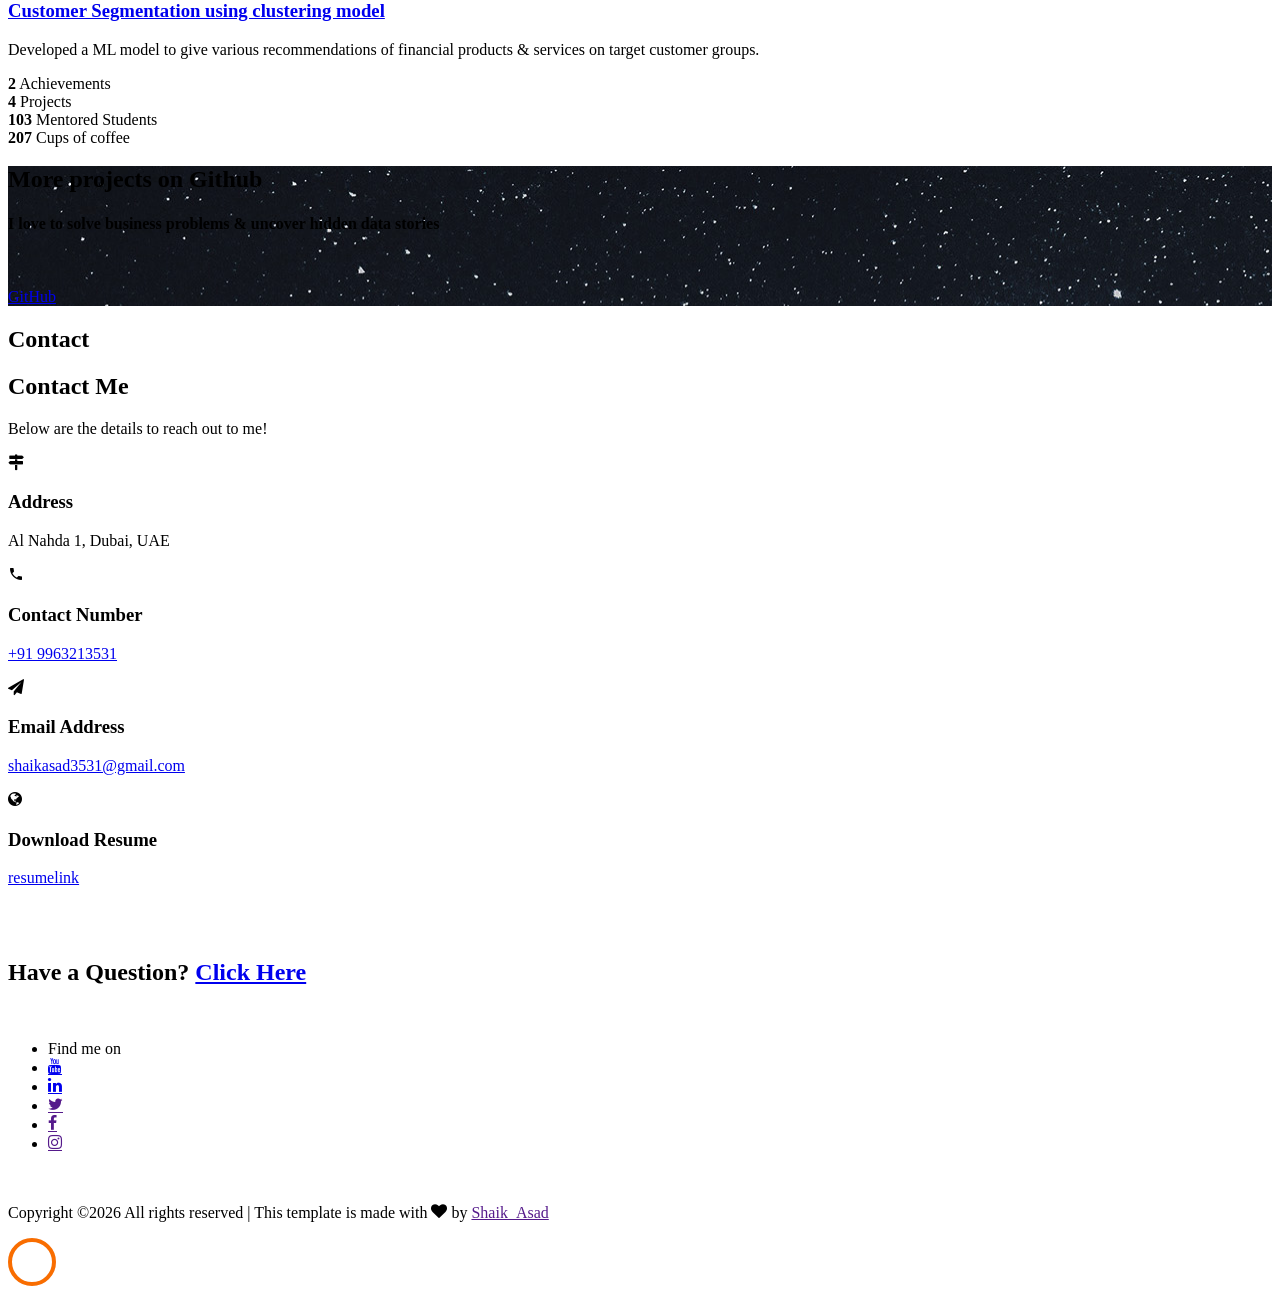
==== commit 11ce4d76: "Update index.html" ====
--- a/index.html
+++ b/index.html
@@ -695,7 +695,7 @@
     		<div class="row justify-content-center pb-5">
           <div class="col-md-10 heading-section text-center ftco-animate">
           	<h1 class="big big-2">Marketplace & Business Analytics </h1>
-            <h2 class="mb-3">- Your Partner in Marketplace Growth</h2>
+            <h2 class="mb-3">Your Partner in Marketplace Growth</h2>
             <p>E-commerce & Marketplace Analytics Professional helping businesses scale their online presence, analyze sales performance, optimize inventory, reduce advertising waste, improve organic sales, and understand customer behavior through CRM analytics. Turning data into actionable strategies to drive profitable growth across Amazon, Noon, Trendyol, Shopify, eBay, Flipkart, and other online marketplaces.</p>
           </div>
         </div>
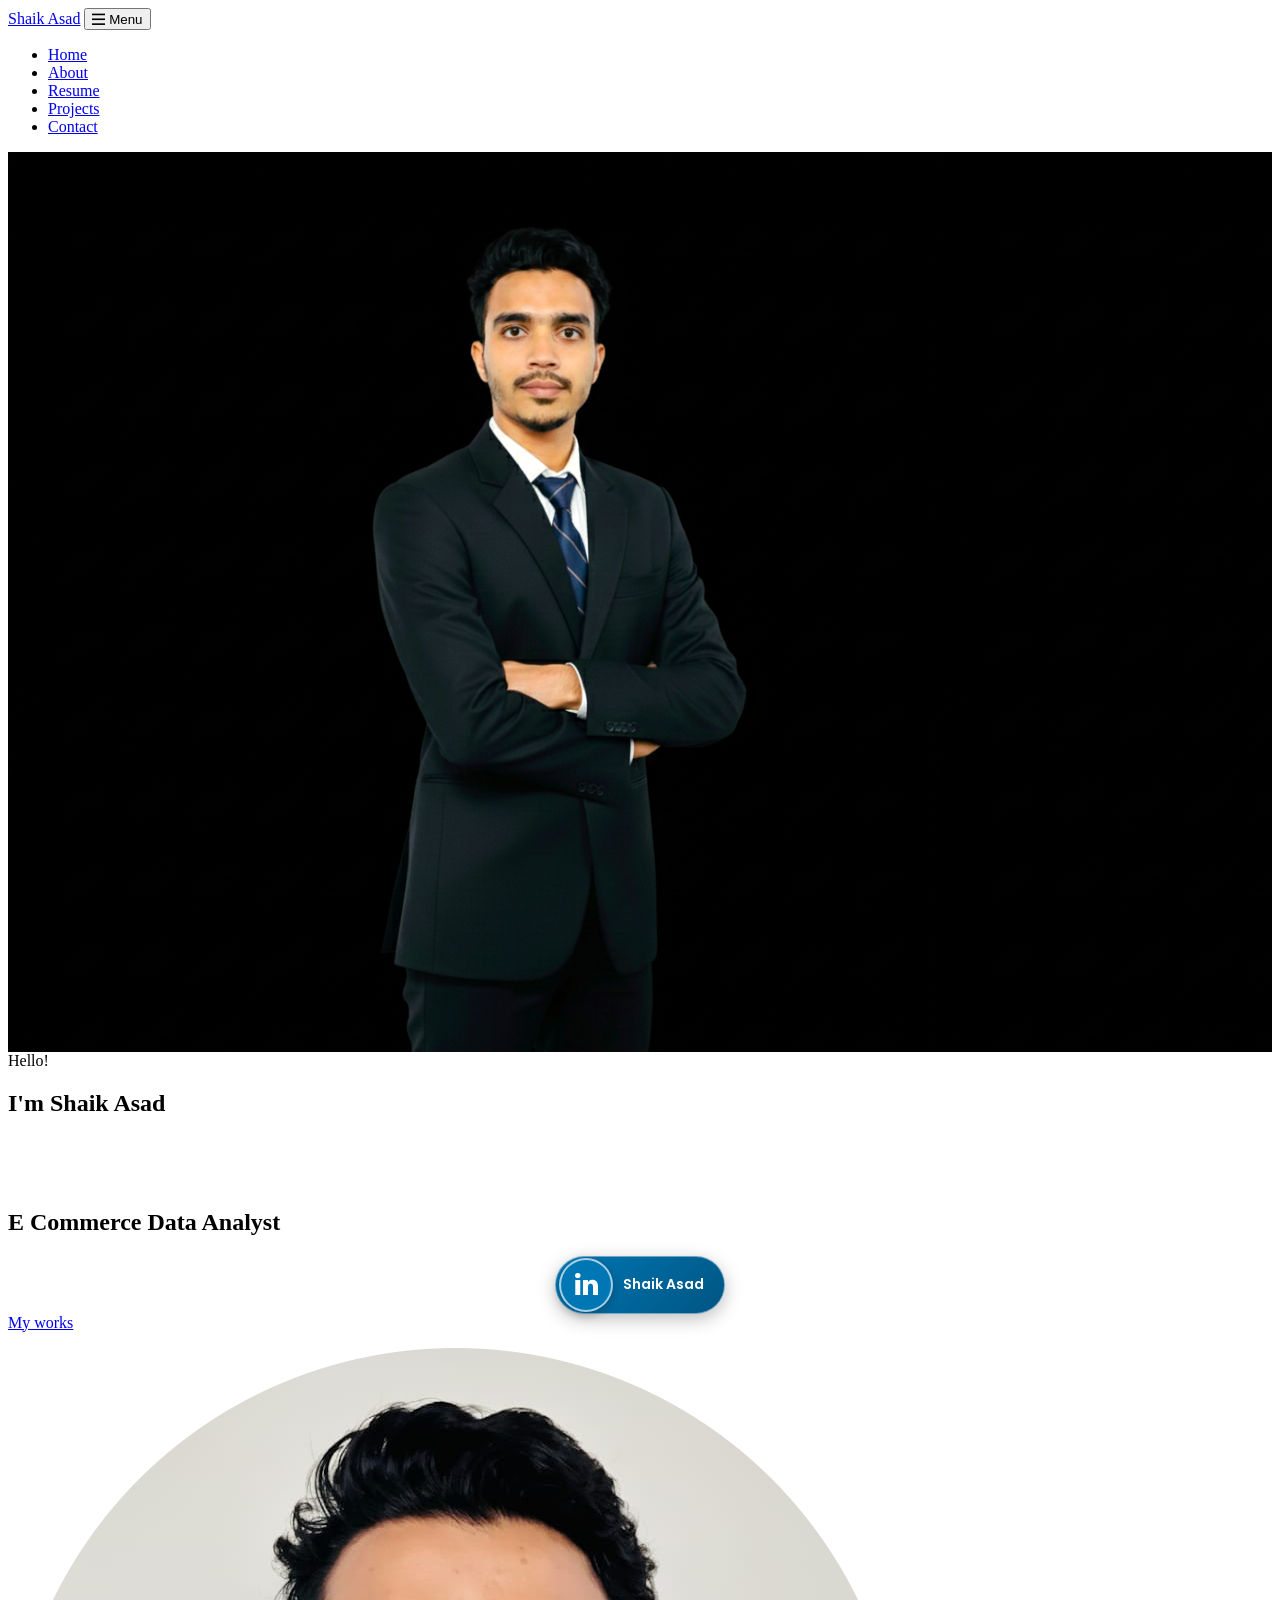
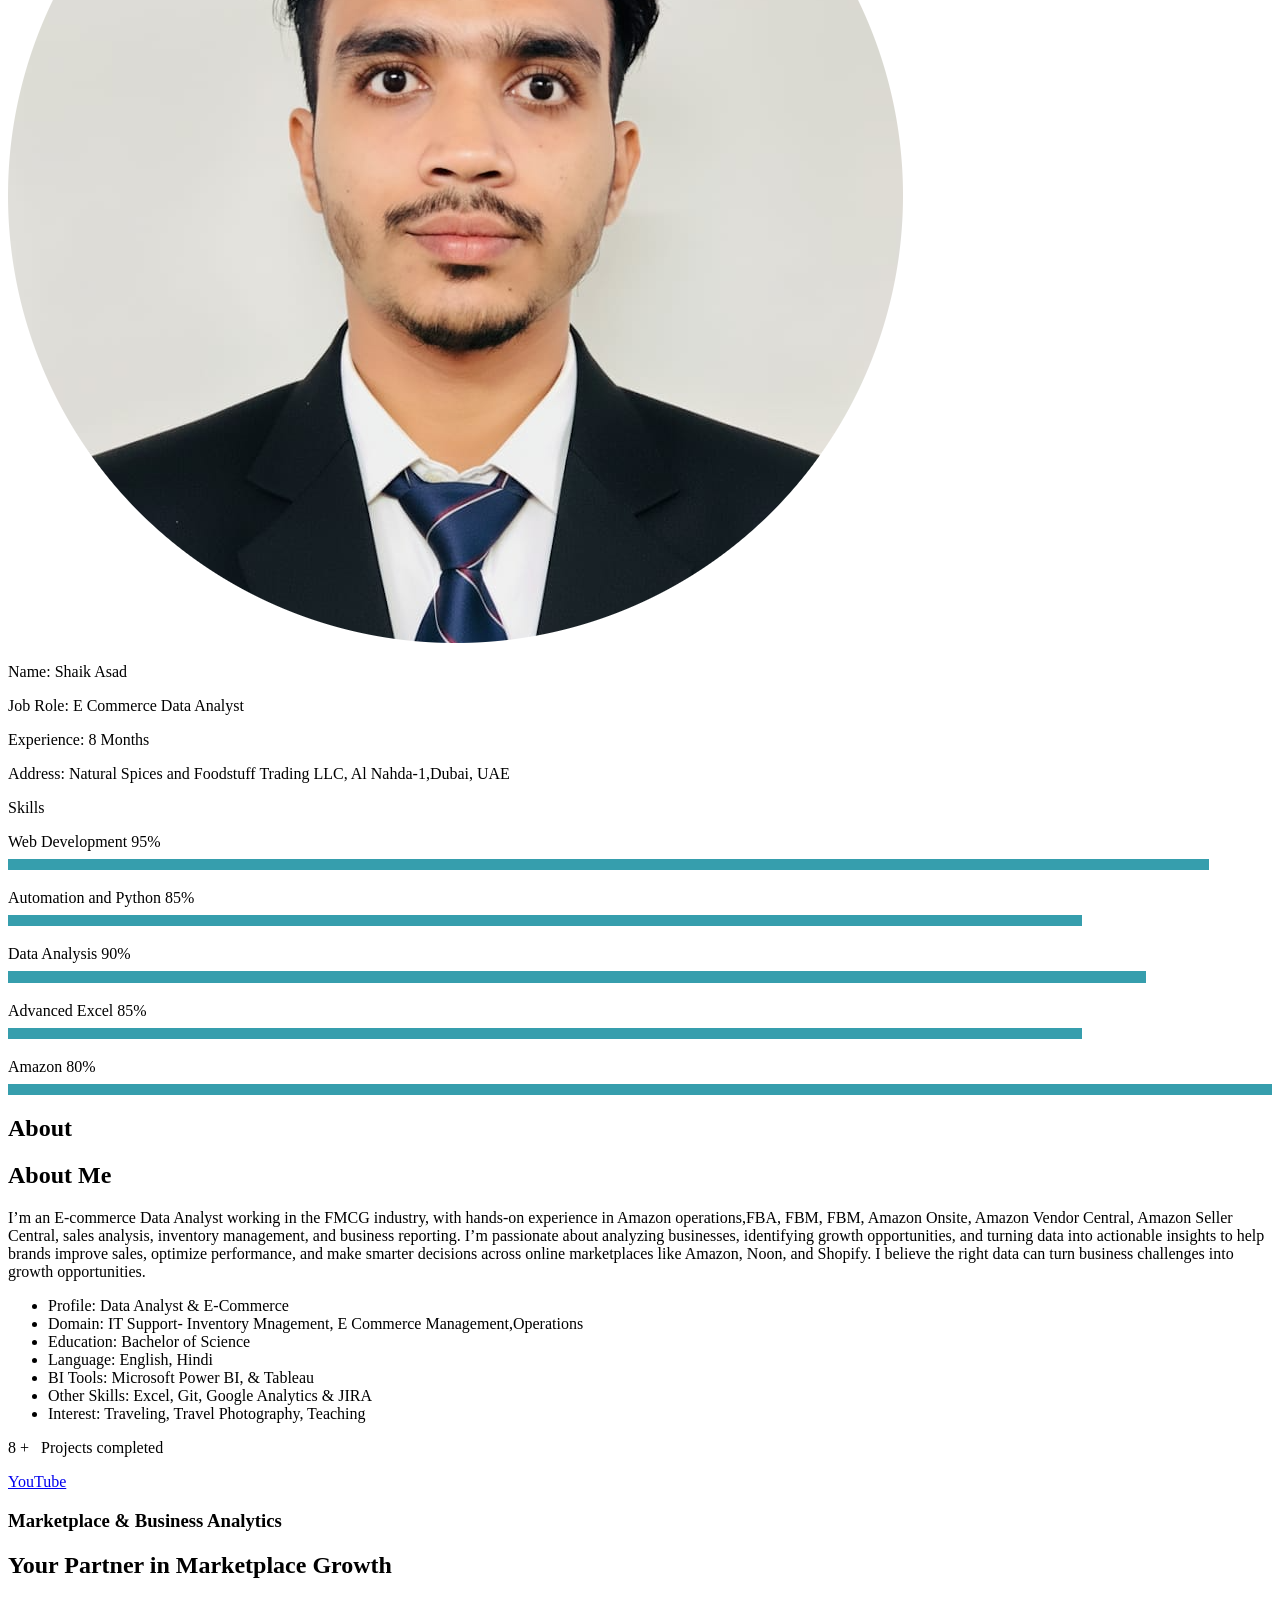
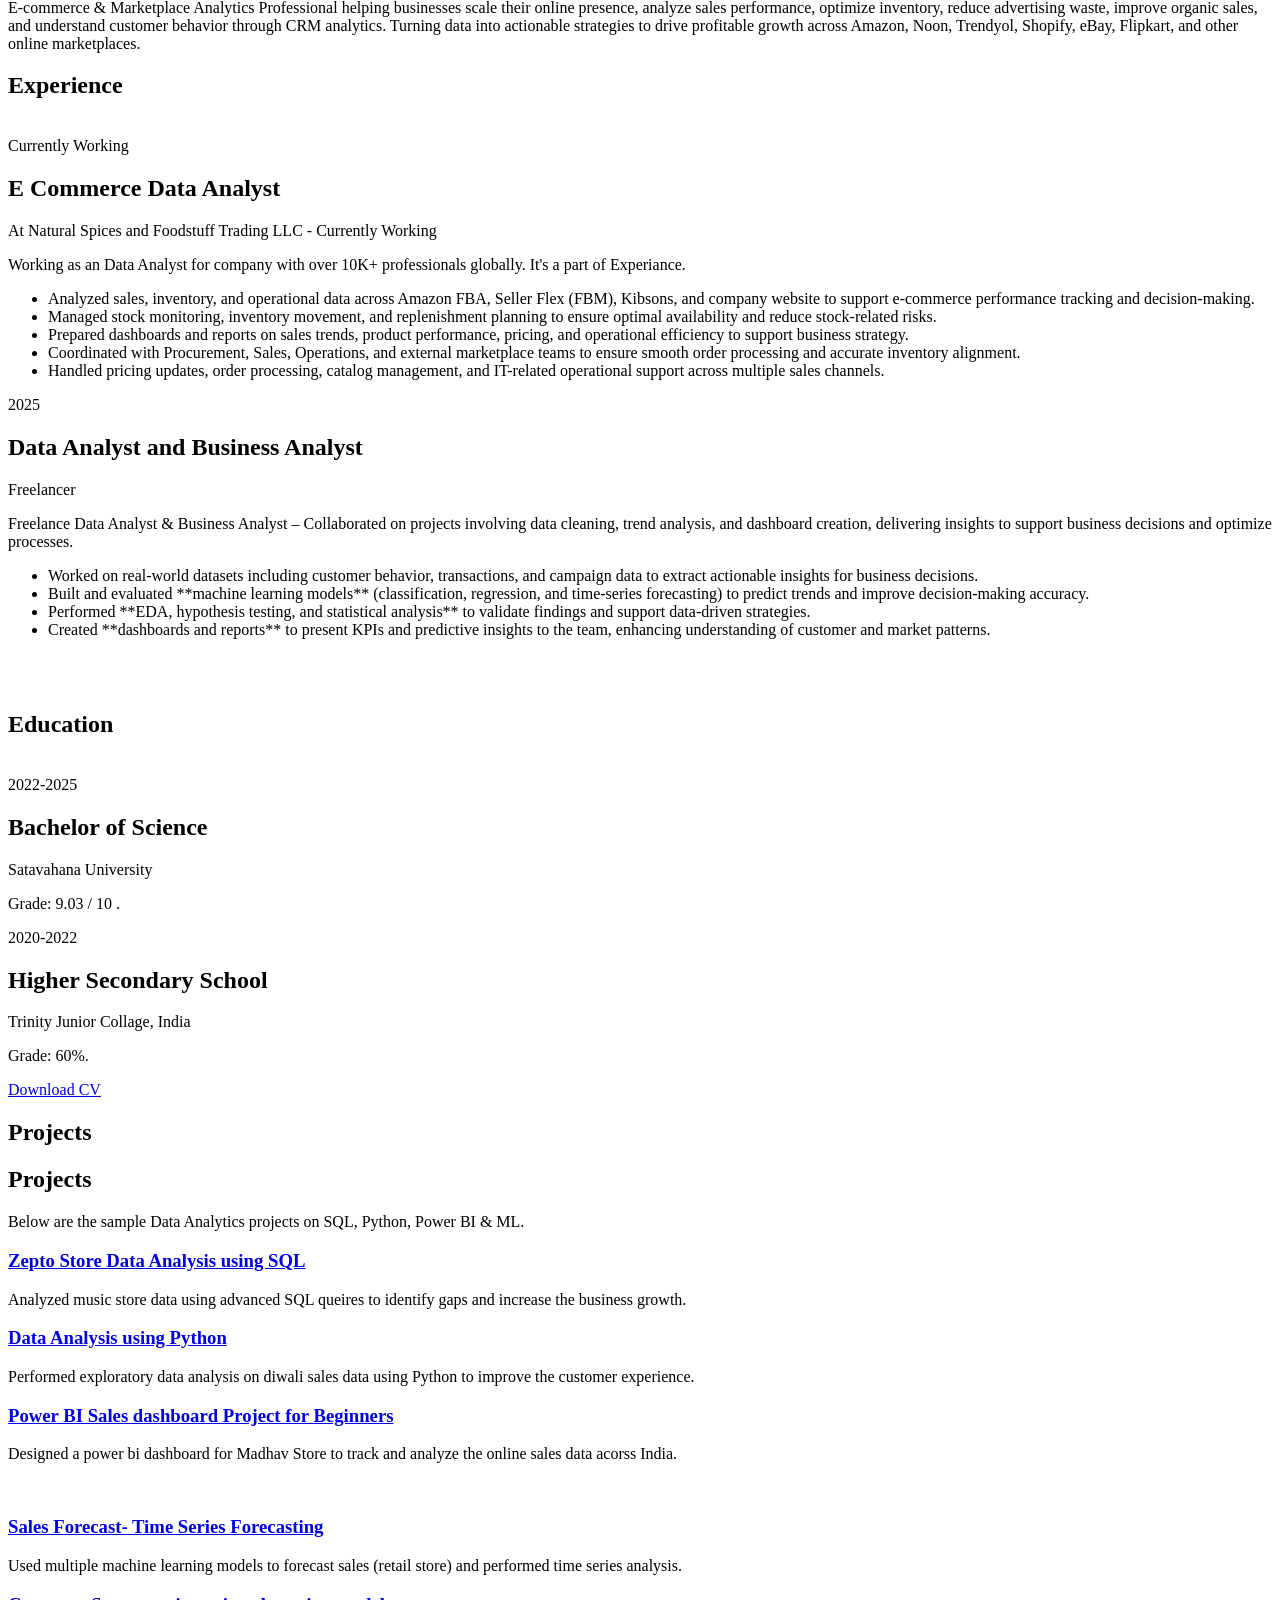
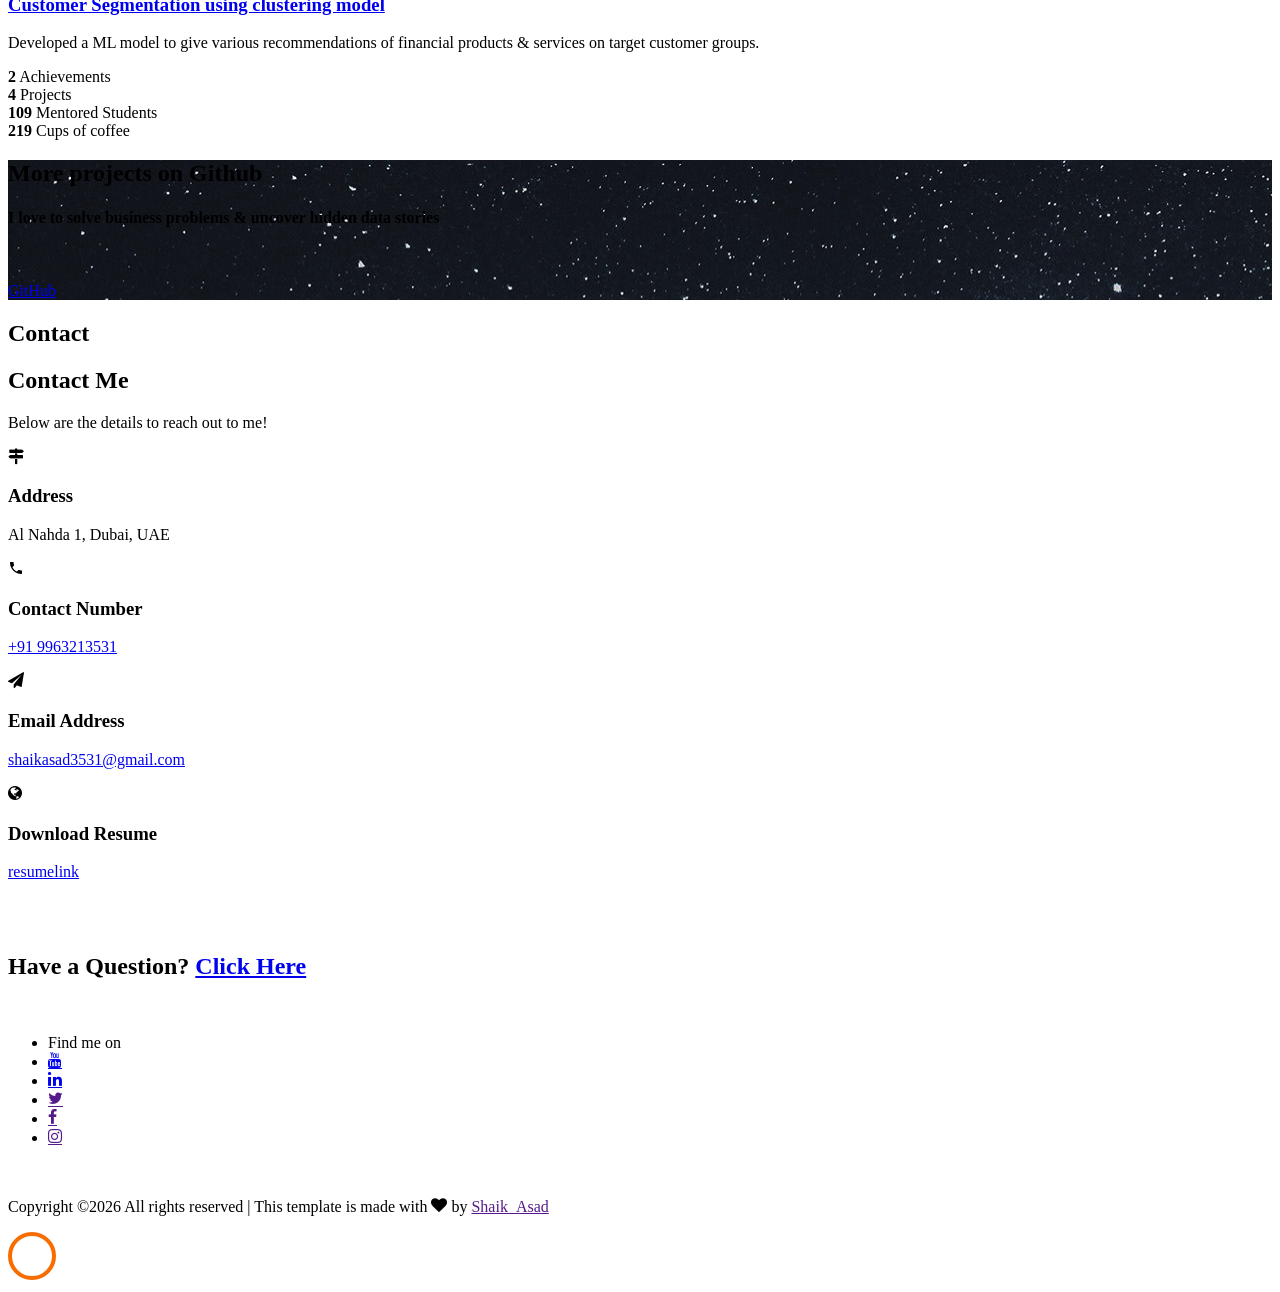
==== commit 0c763011: "Update index.html" ====
--- a/index.html
+++ b/index.html
@@ -694,7 +694,7 @@
     	<div class="container">
     		<div class="row justify-content-center pb-5">
           <div class="col-md-10 heading-section text-center ftco-animate">
-          	<h1 class="big big-2">Marketplace & Business Analytics </h1>
+          	<h3 class="big big-2">Marketplace & Business Analytics </h3>
             <h2 class="mb-3">Your Partner in Marketplace Growth</h2>
             <p>E-commerce & Marketplace Analytics Professional helping businesses scale their online presence, analyze sales performance, optimize inventory, reduce advertising waste, improve organic sales, and understand customer behavior through CRM analytics. Turning data into actionable strategies to drive profitable growth across Amazon, Noon, Trendyol, Shopify, eBay, Flipkart, and other online marketplaces.</p>
           </div>
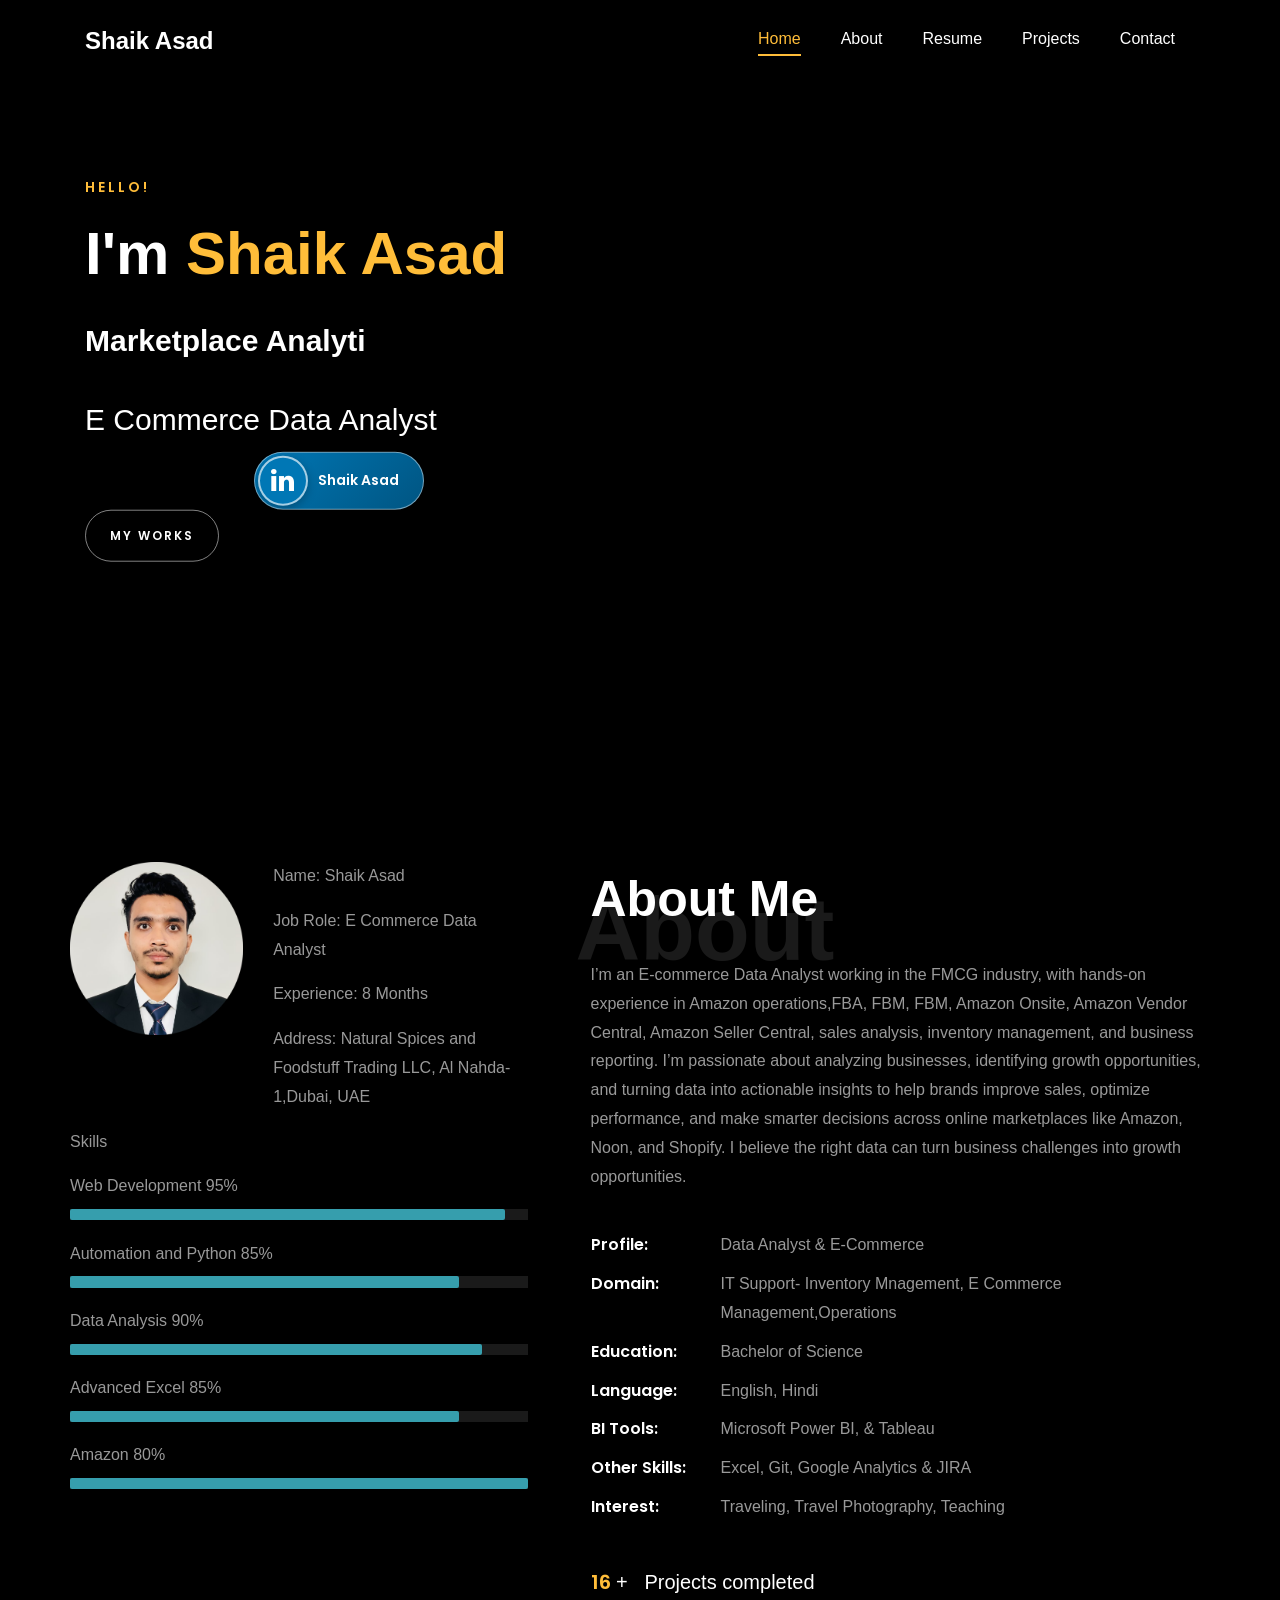
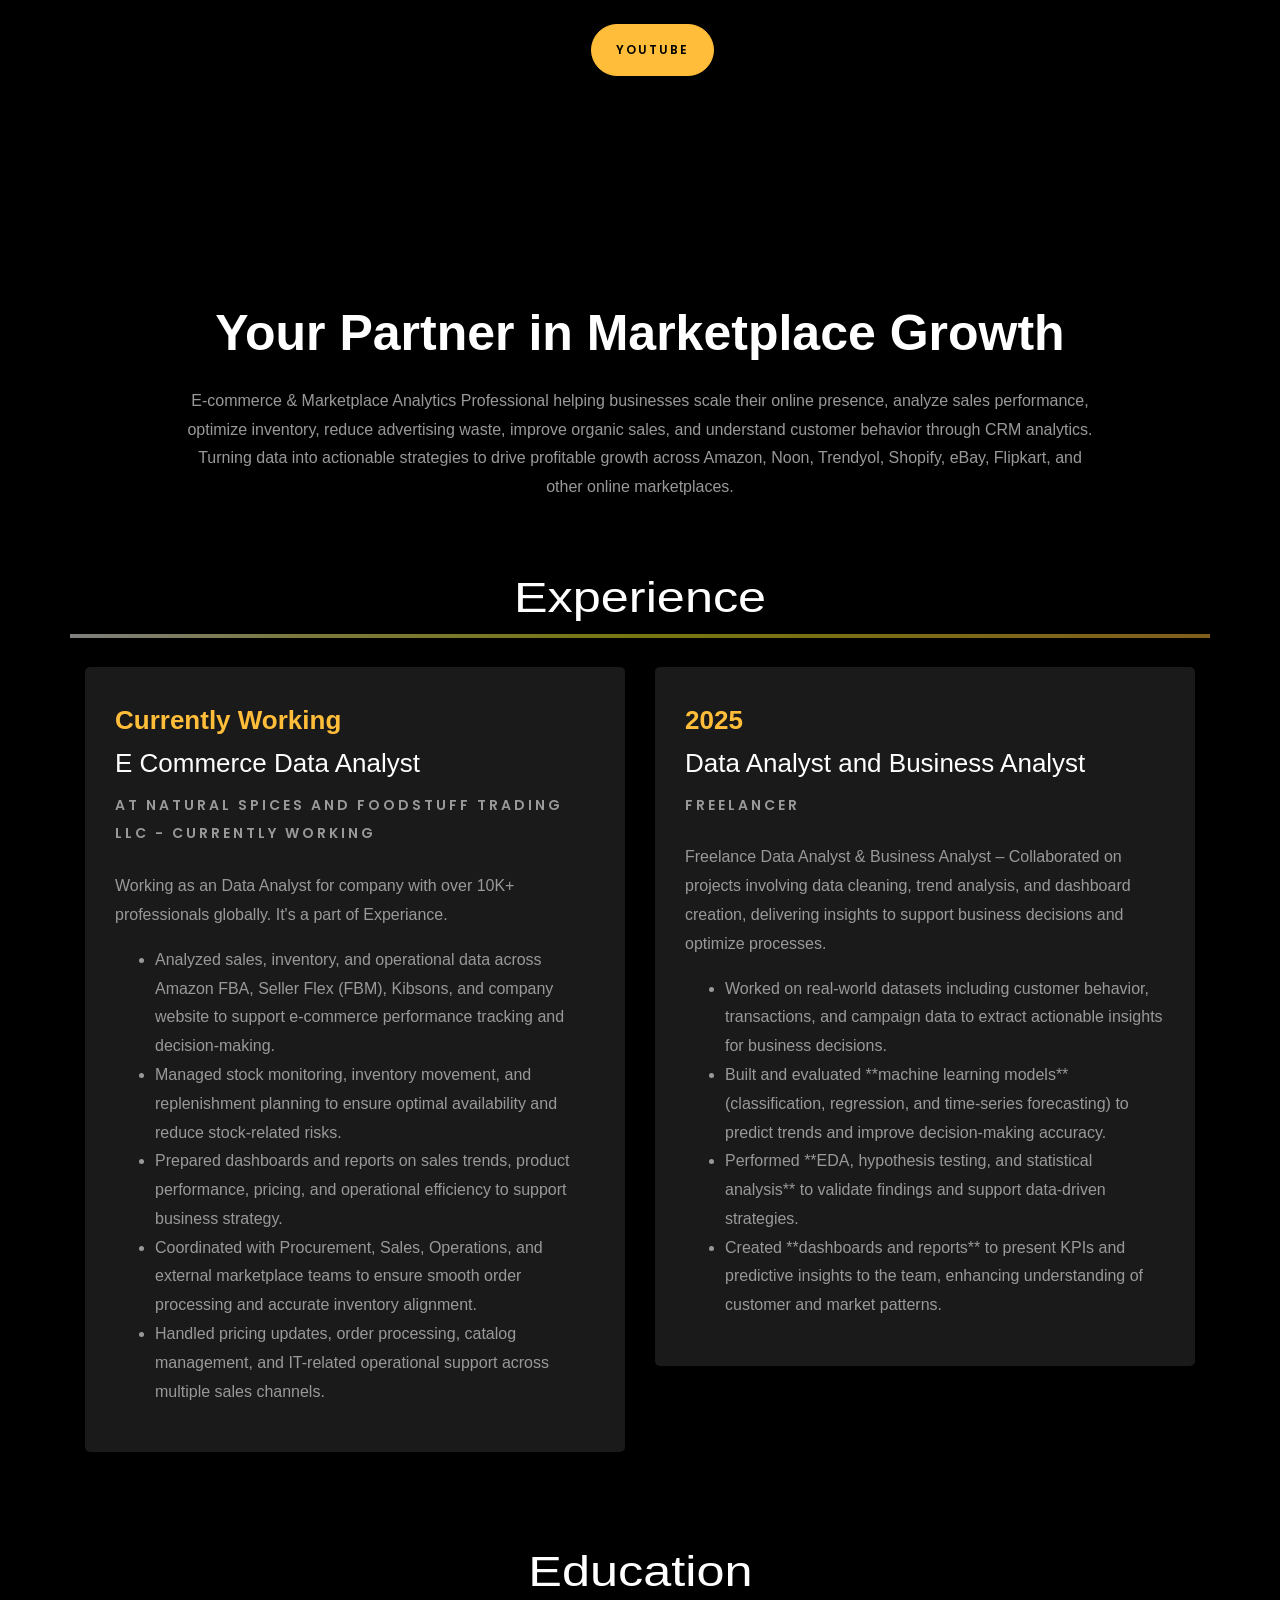
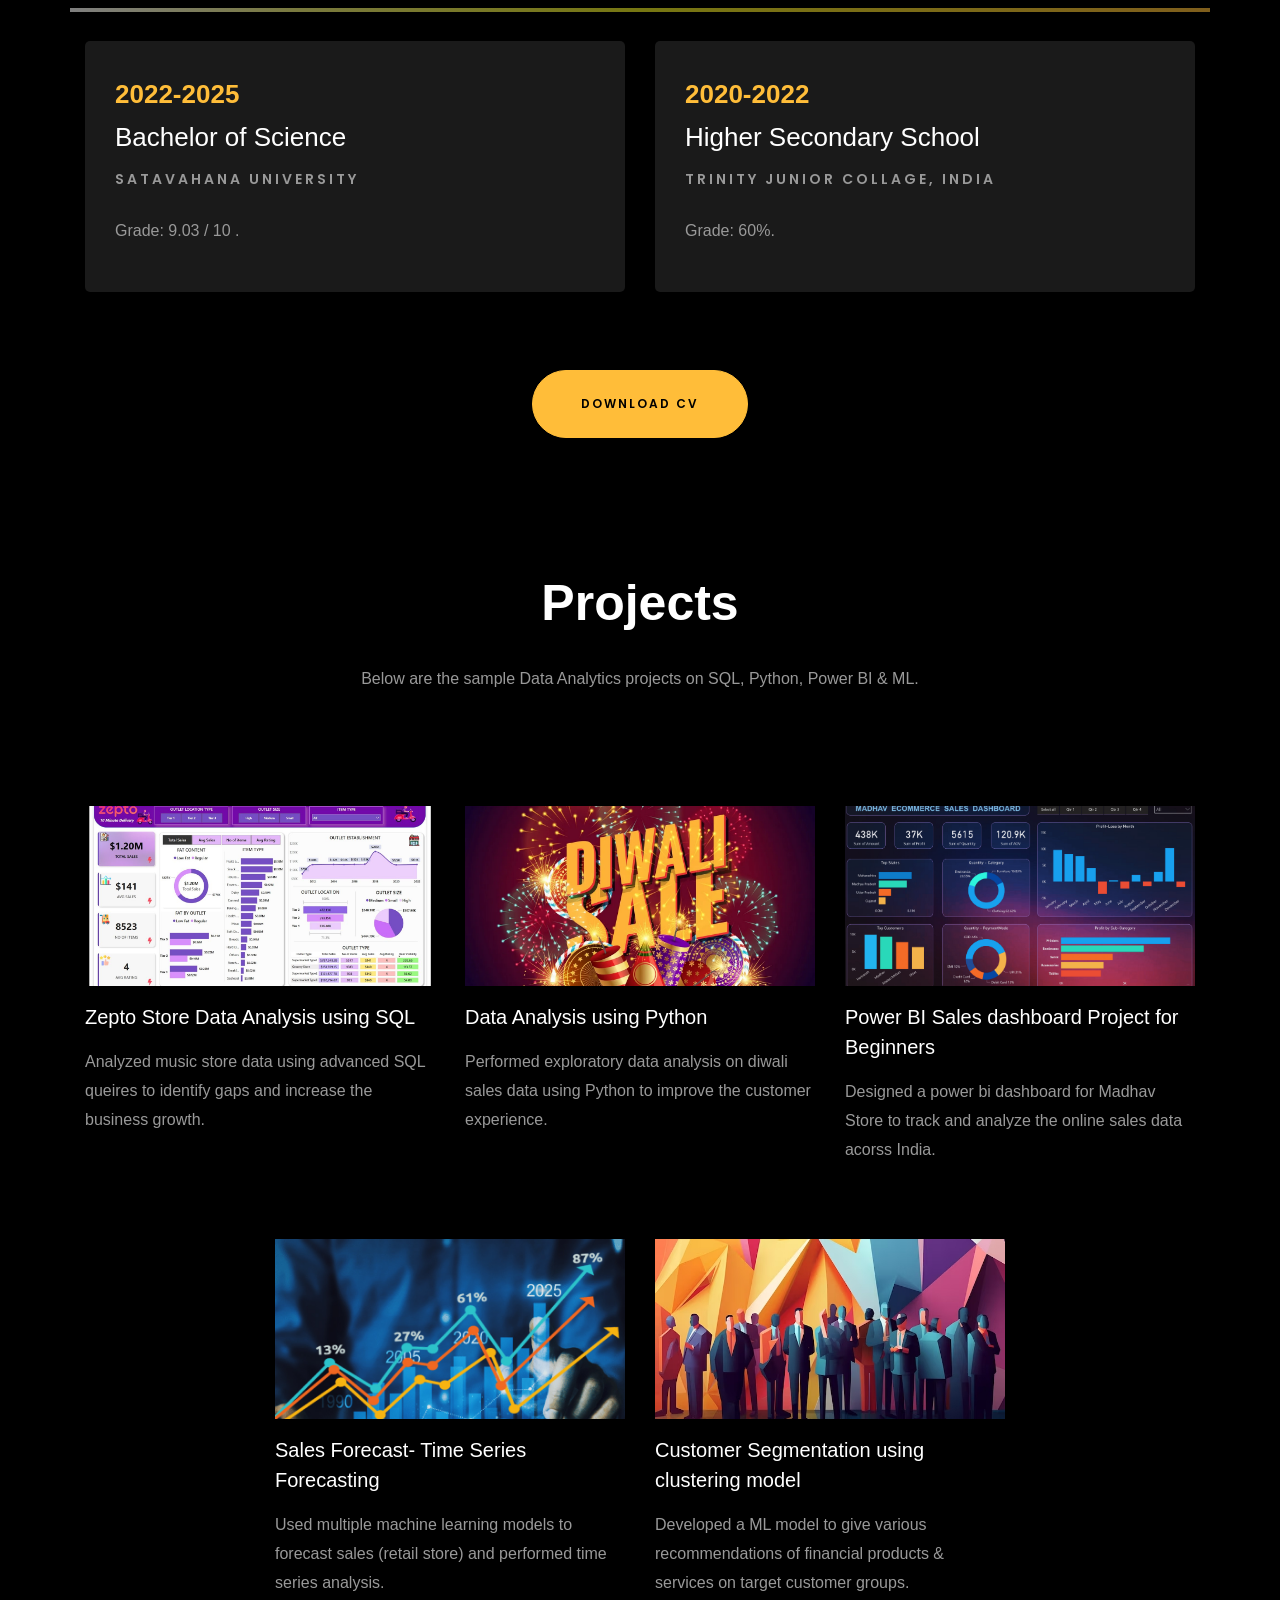
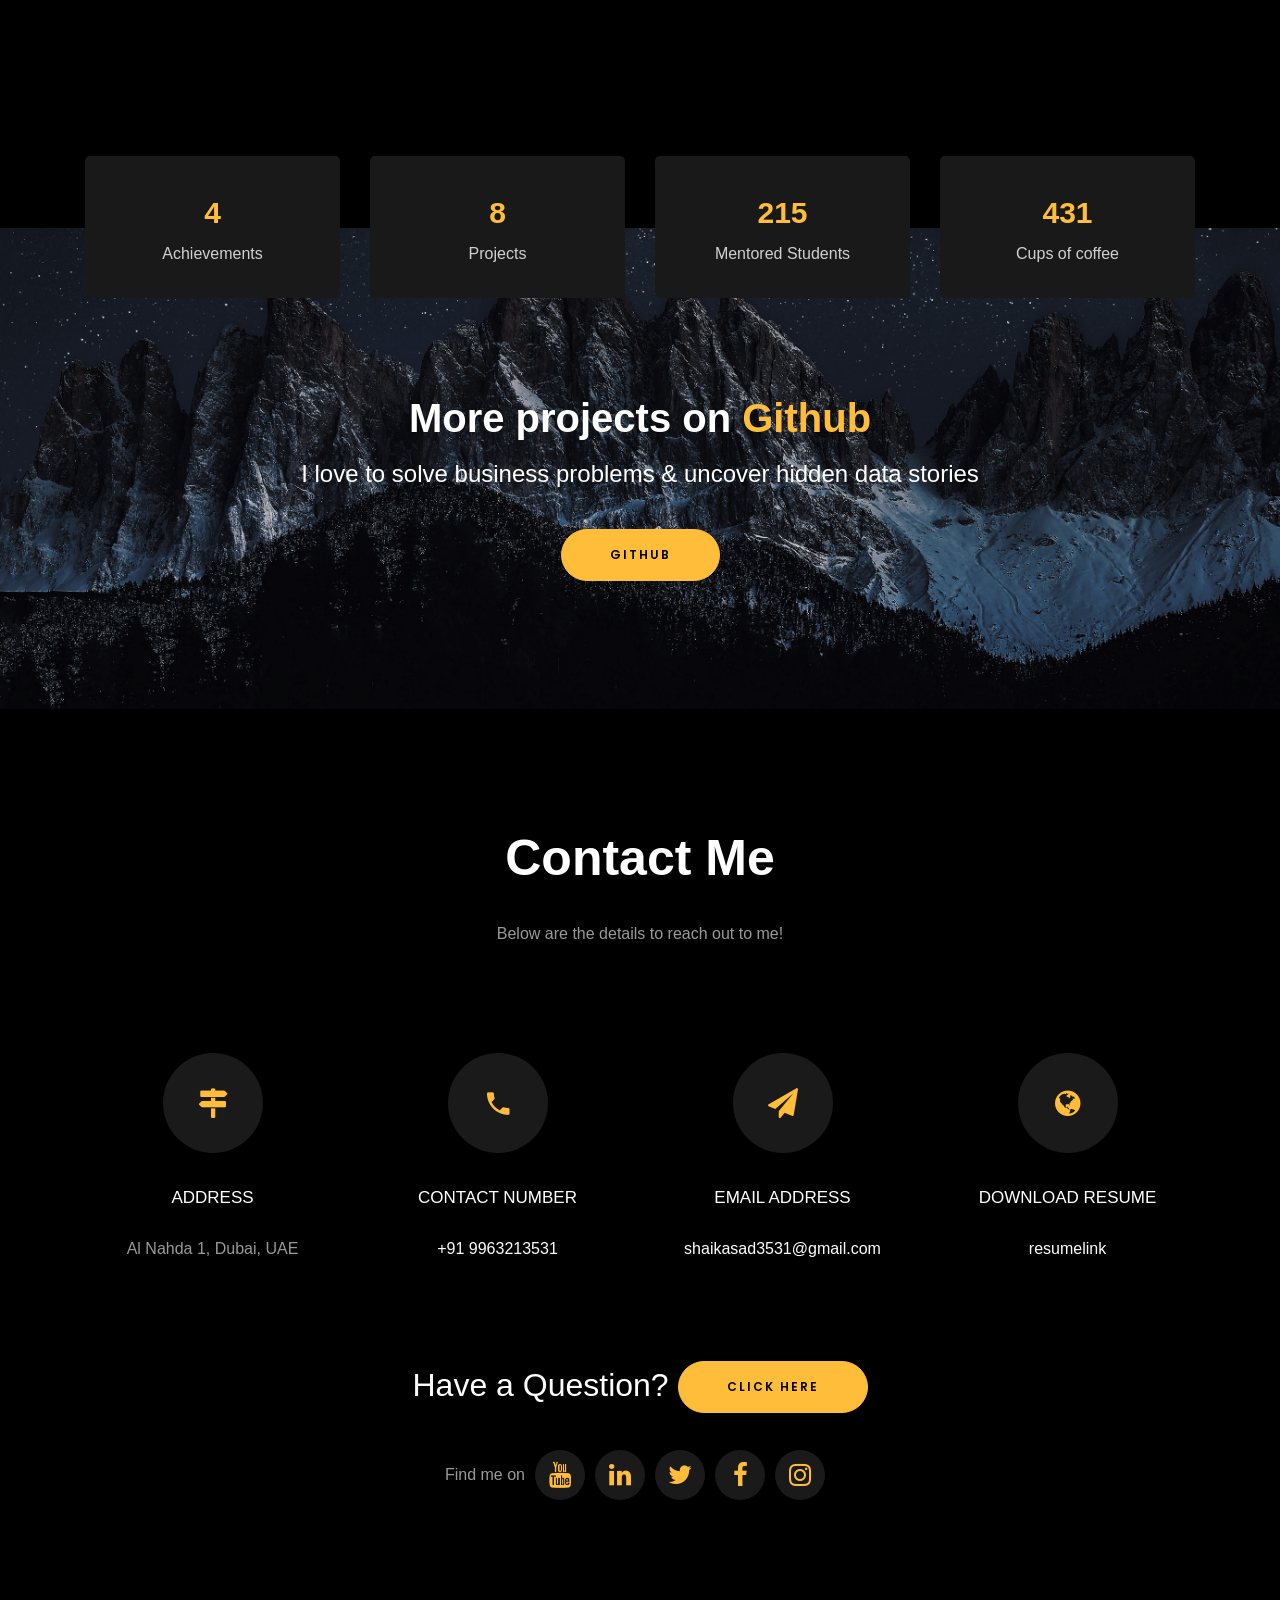
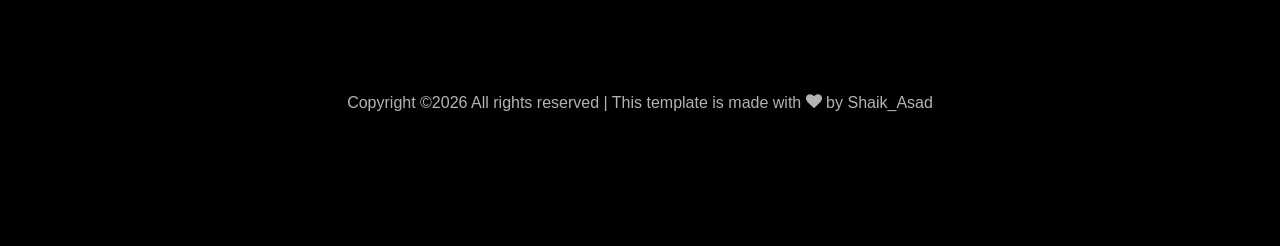
==== commit bae37a8b: "Update index.html" ====
--- a/index.html
+++ b/index.html
@@ -381,7 +381,7 @@
 	      	<div class="overlay"></div>
 	         <div class="container">
 	          <div class="row d-md-flex no-gutters slider-text align-items-end justify-content-end" data-scrollax-parent="true">
-	          	<div class="one-third js-fullheight order-md-last img" style="background-image:url(images/Professional_image.png);">
+	          	<div class="one-third js-fullheight order-md-last img" style="background-image:url(images/Professional_image_Updated.png.jpg);">
 	          	 <div class="overlay"></div>
 	          	</div>
 		          <div class="one-forth d-flex  align-items-center ftco-animate" data-scrollax=" properties: { translateY: '70%' }">
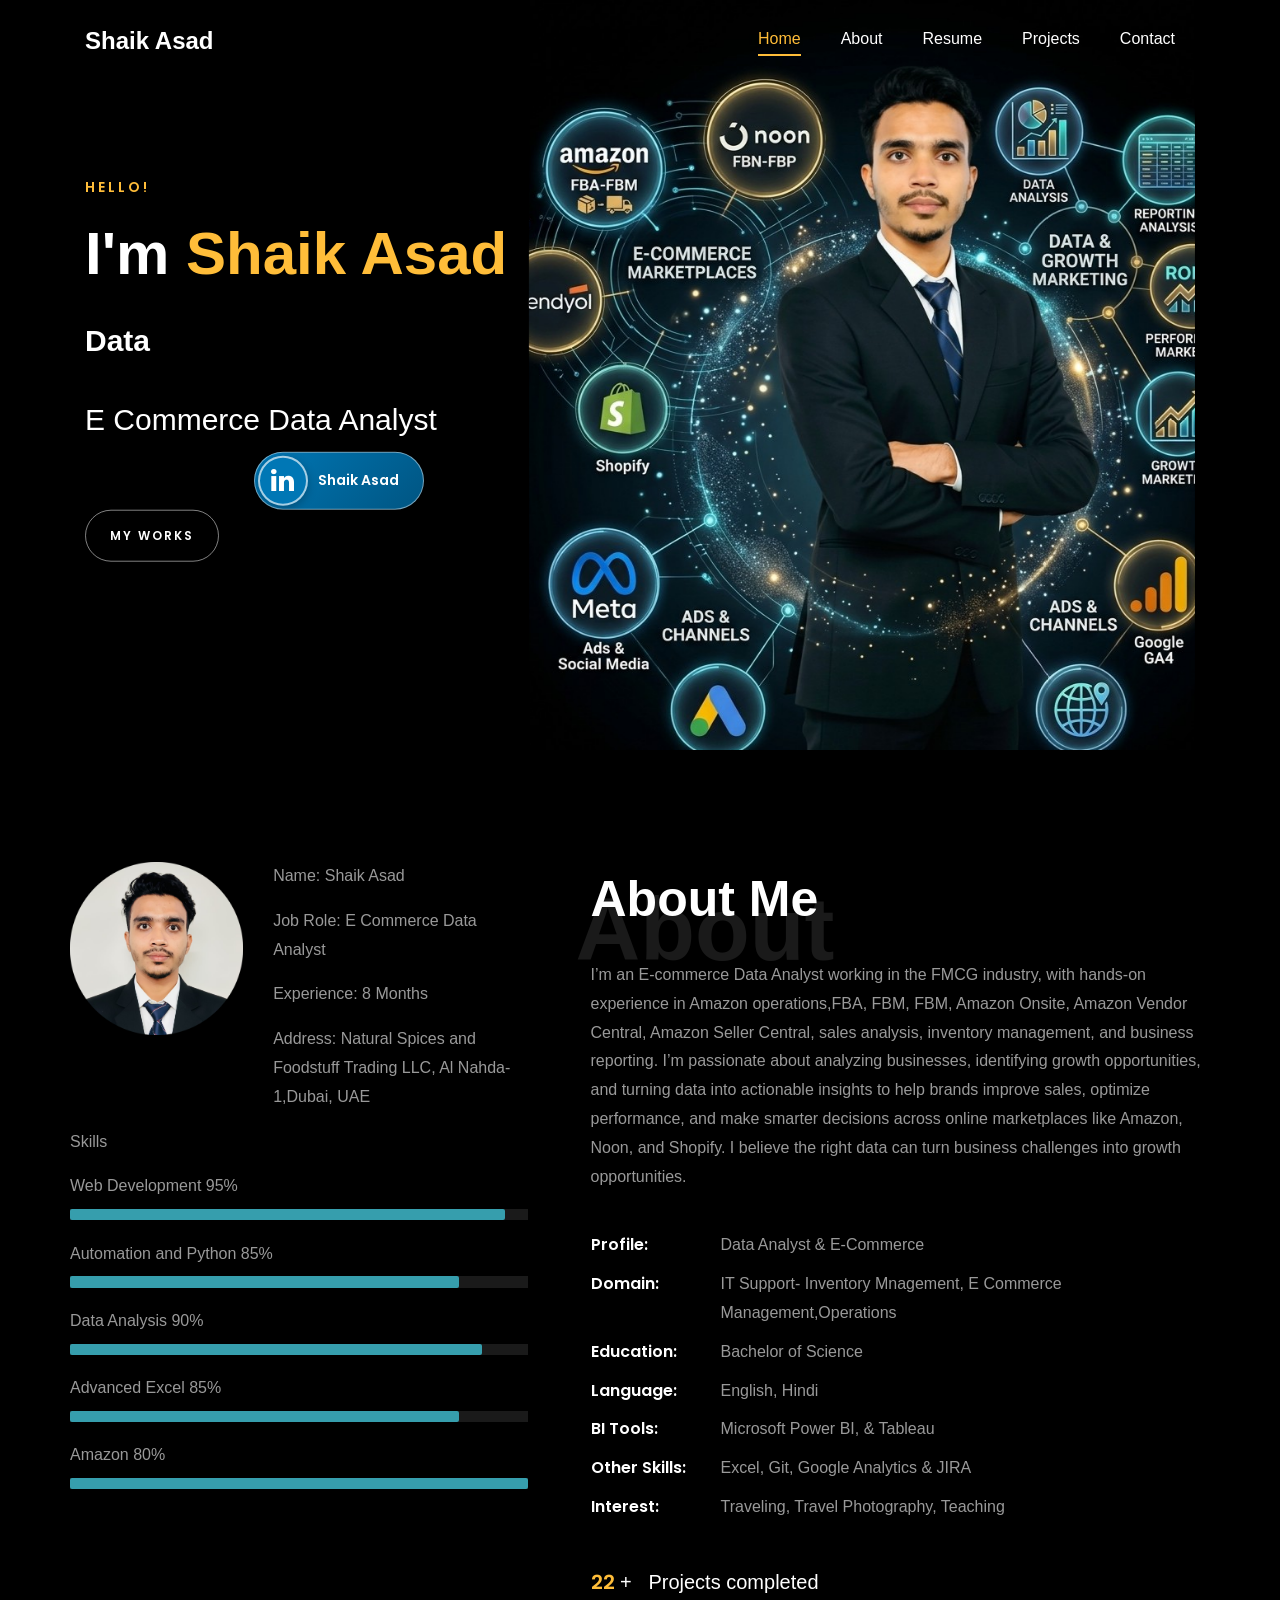
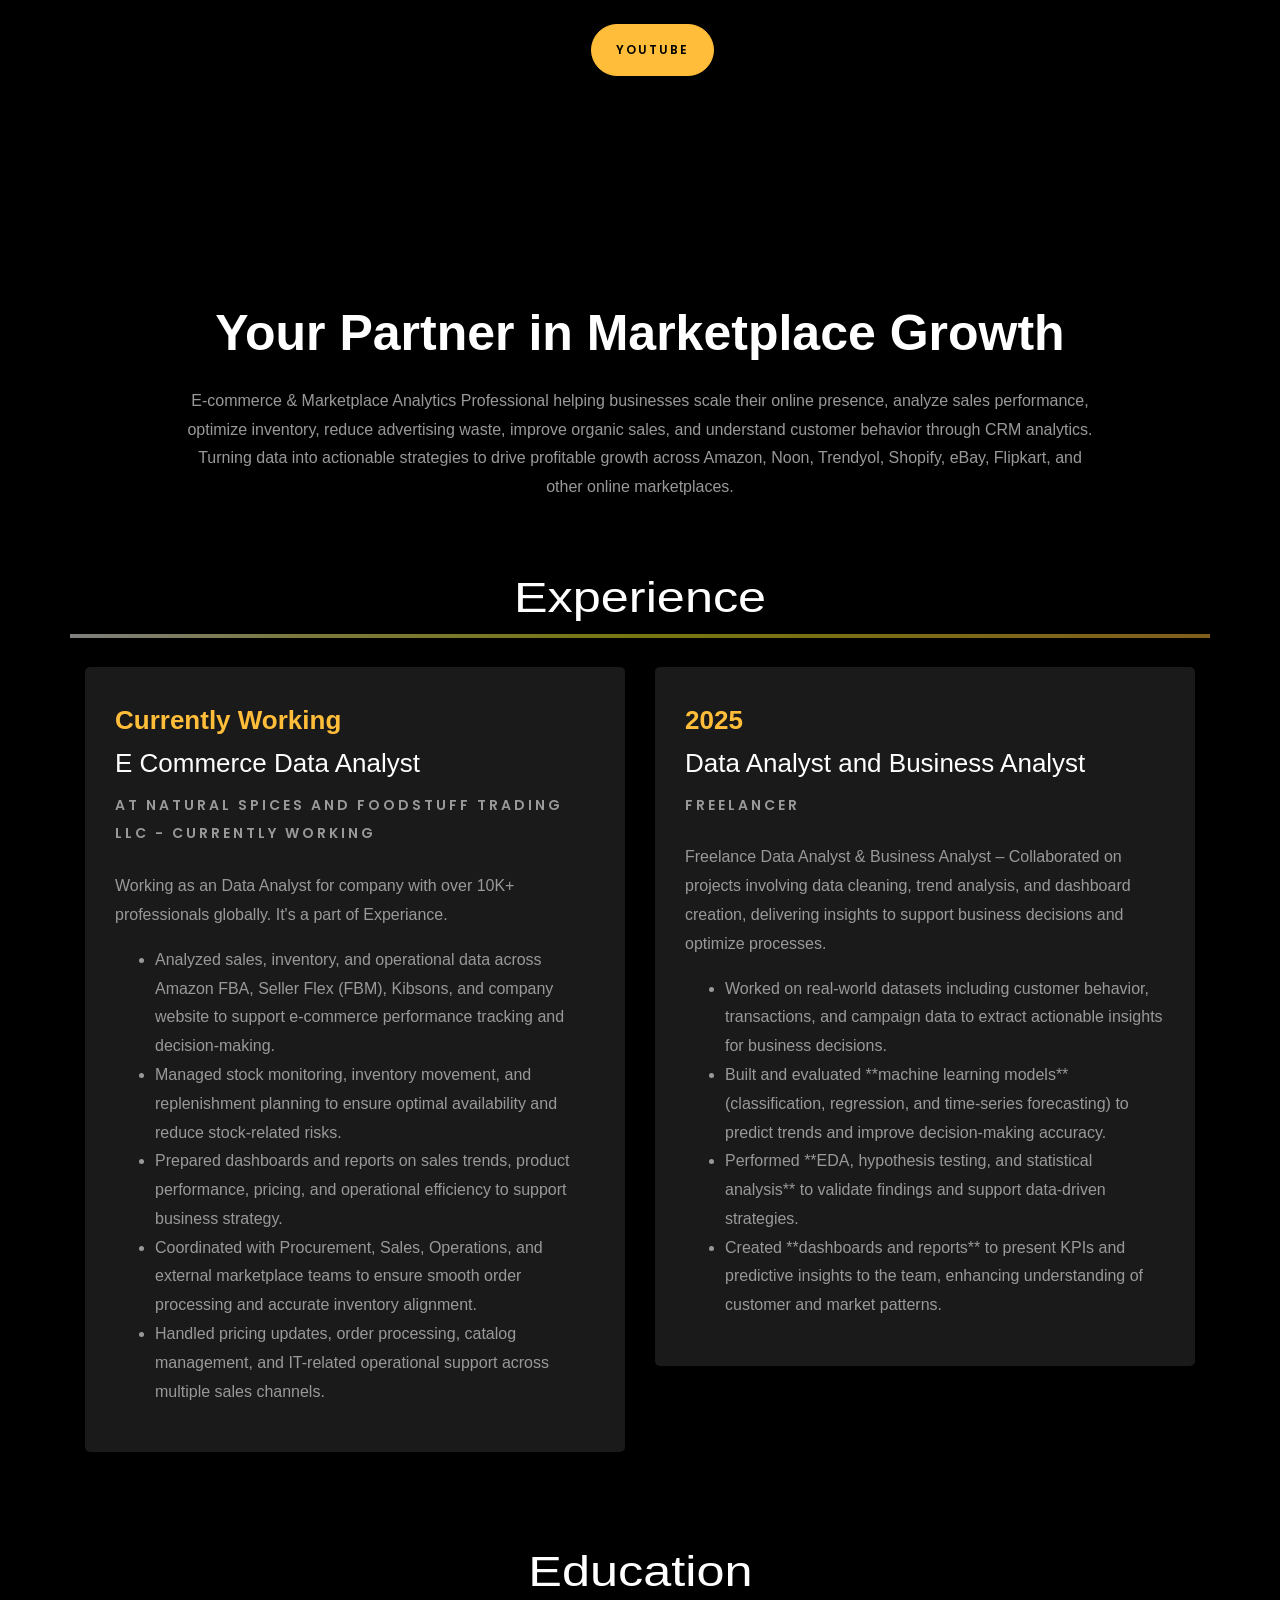
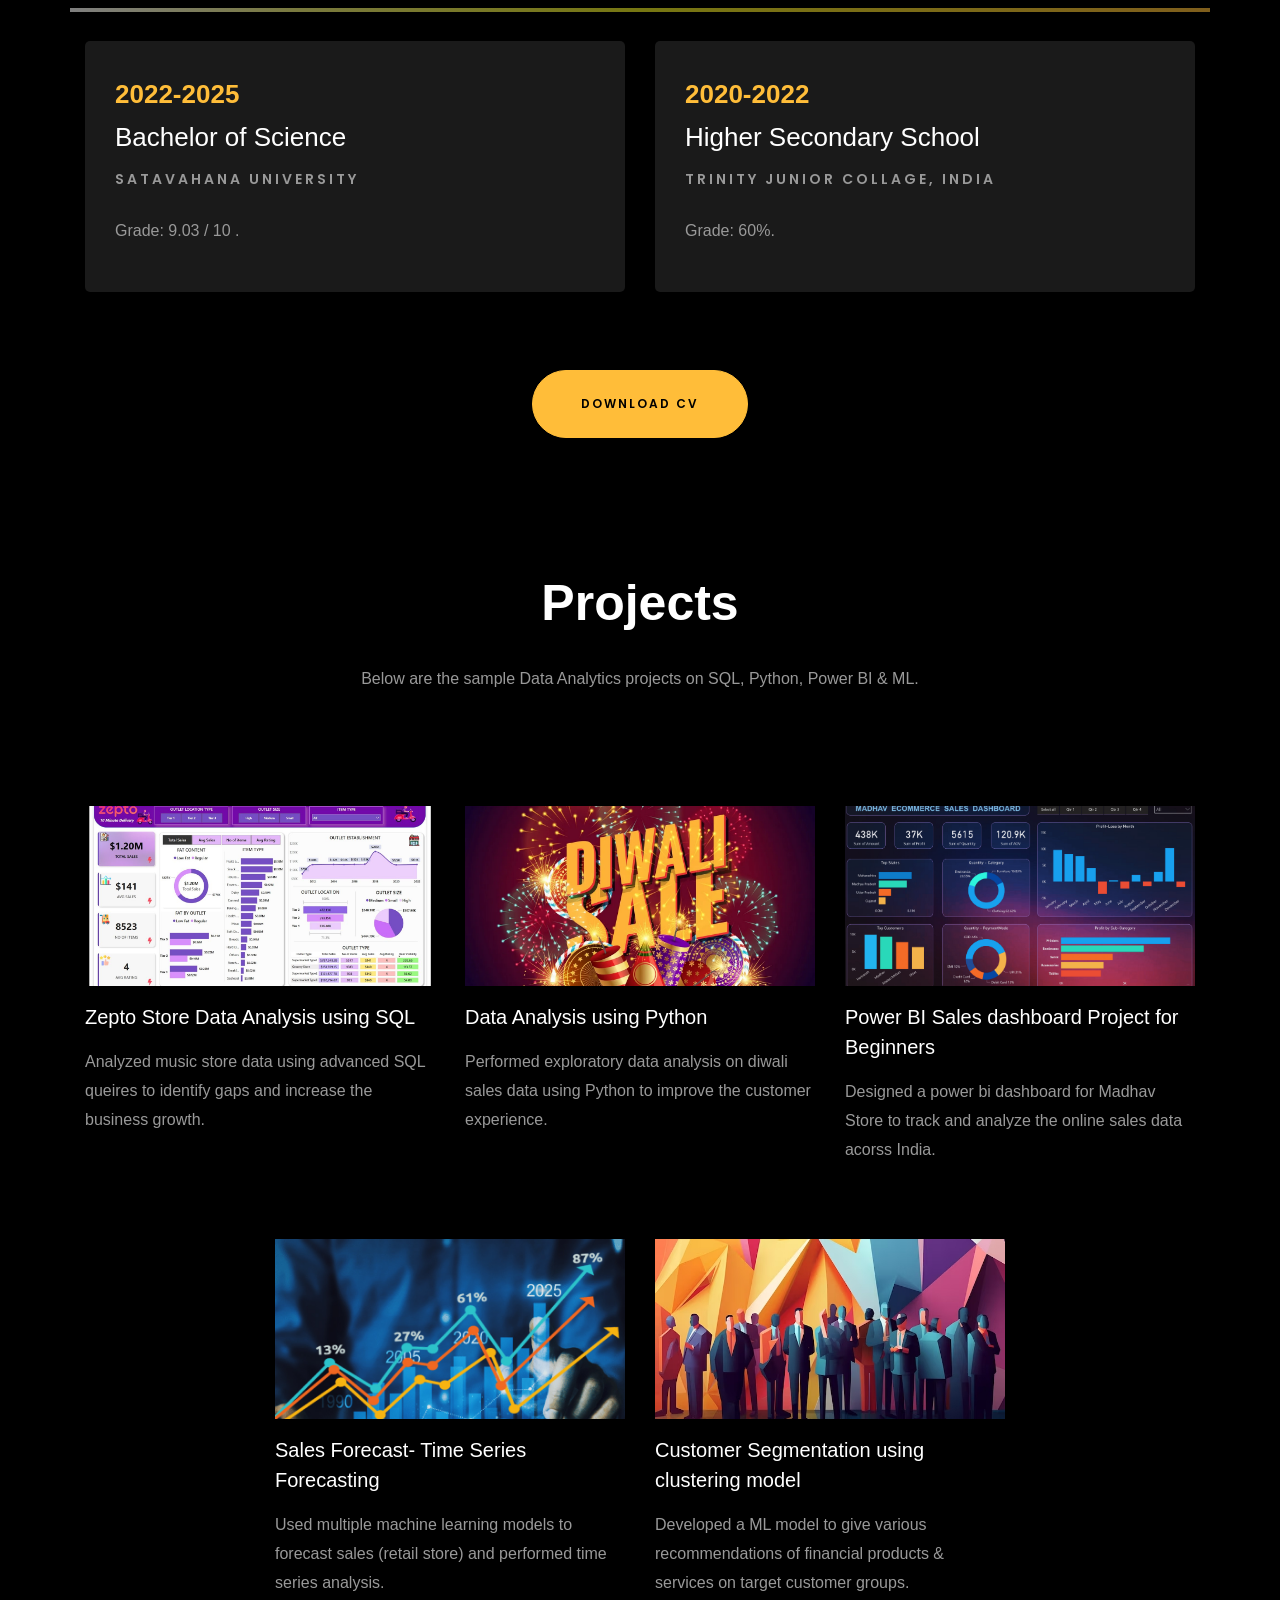
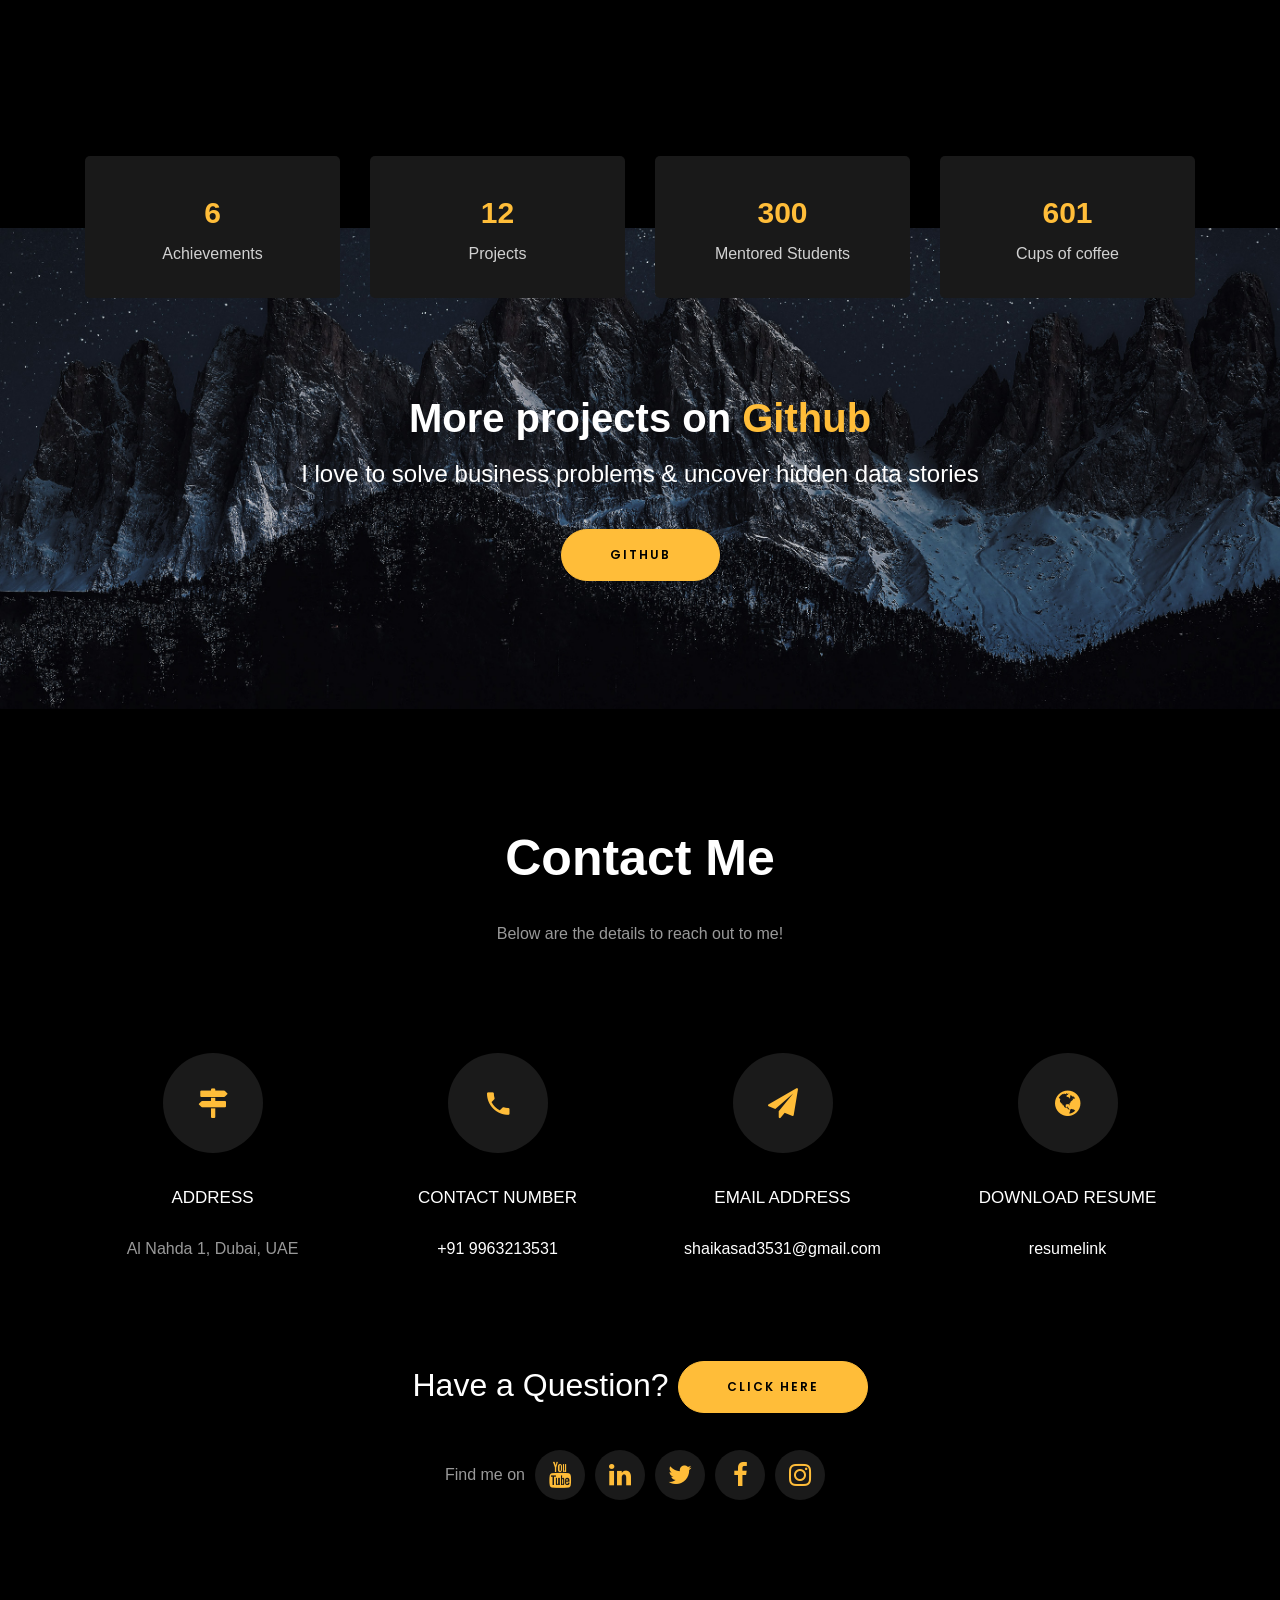
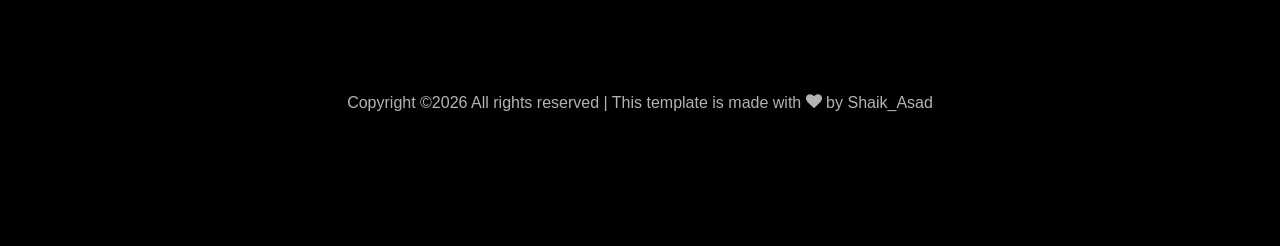
==== commit 7a4b2d31: "Update index.html" ====
--- a/index.html
+++ b/index.html
@@ -381,7 +381,7 @@
 	      	<div class="overlay"></div>
 	         <div class="container">
 	          <div class="row d-md-flex no-gutters slider-text align-items-end justify-content-end" data-scrollax-parent="true">
-	          	<div class="one-third js-fullheight order-md-last img" style="background-image:url(images/Professional_image_Updated.png.jpg);">
+	          	<div class="one-third js-fullheight order-md-last img" style="background-image:url(images/Professional_img_Updated_Ecom.png);">
 	          	 <div class="overlay"></div>
 	          	</div>
 		          <div class="one-forth d-flex  align-items-center ftco-animate" data-scrollax=" properties: { translateY: '70%' }">
